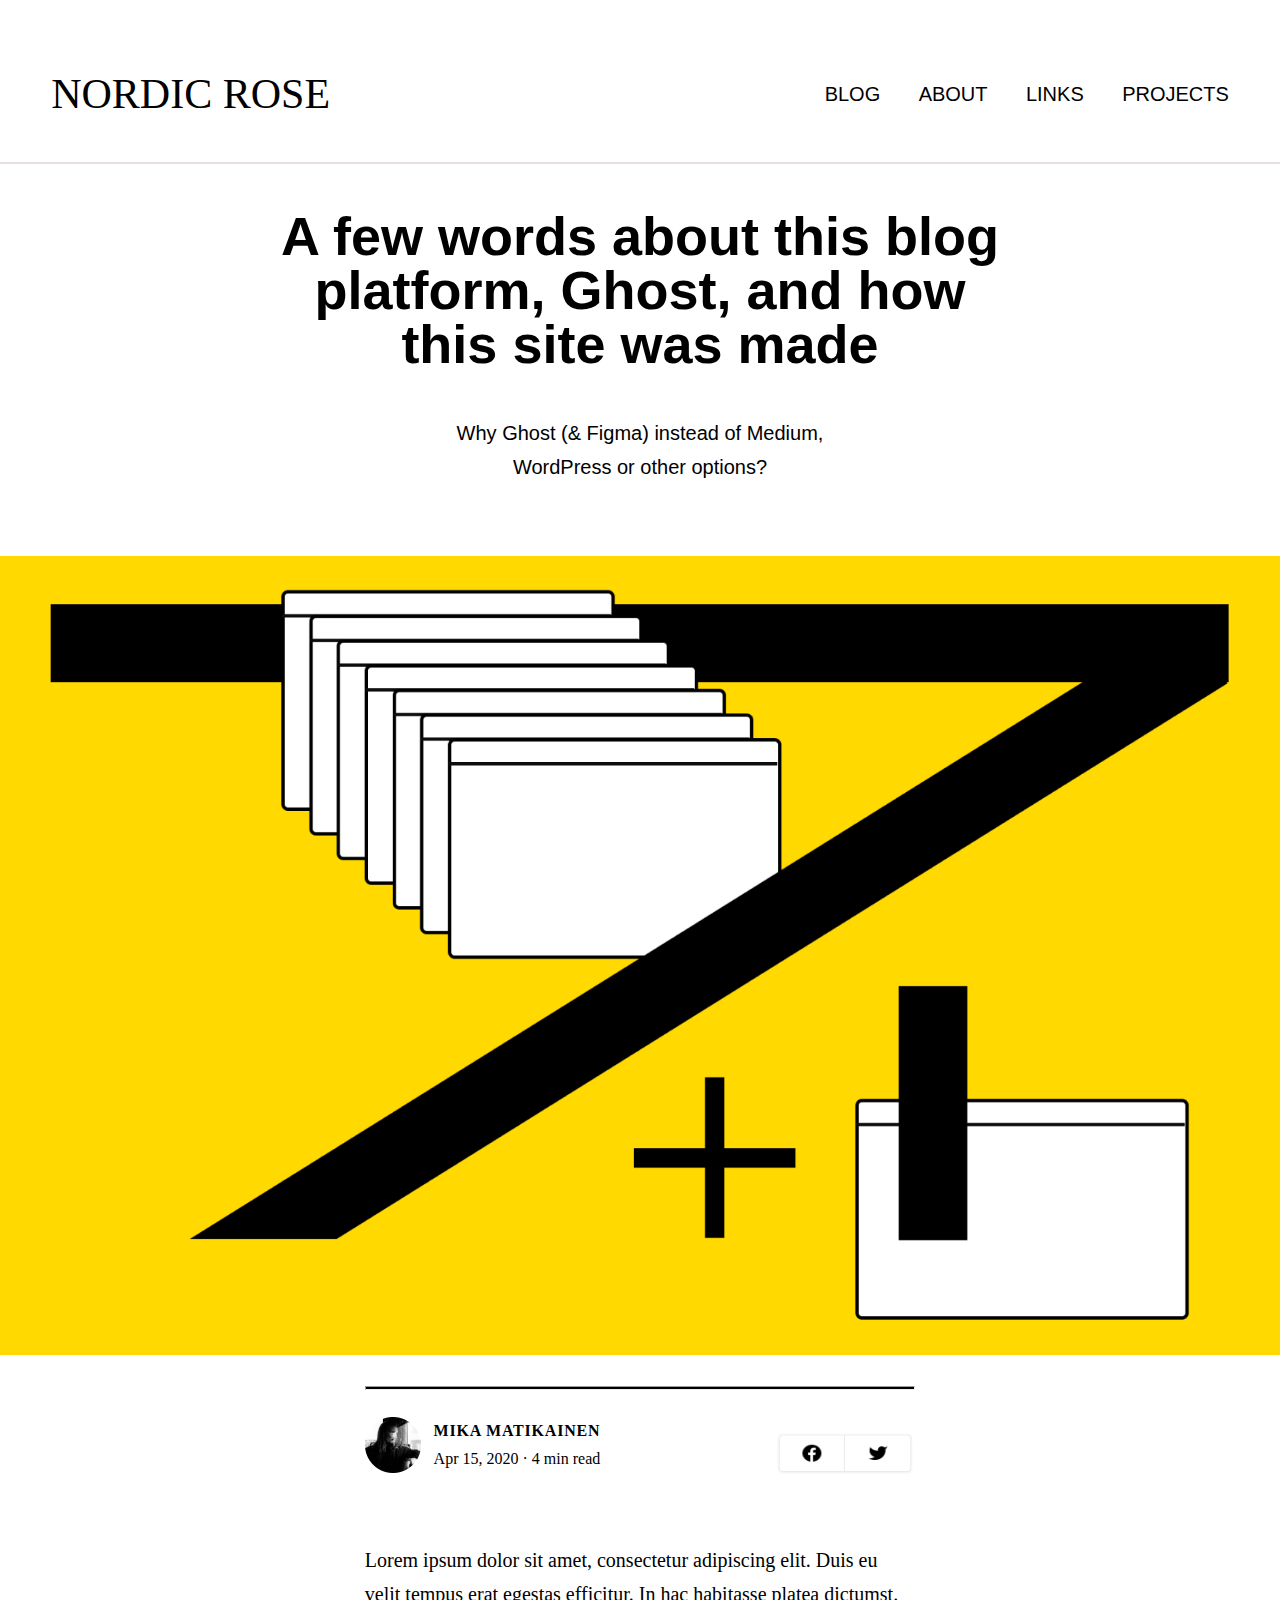
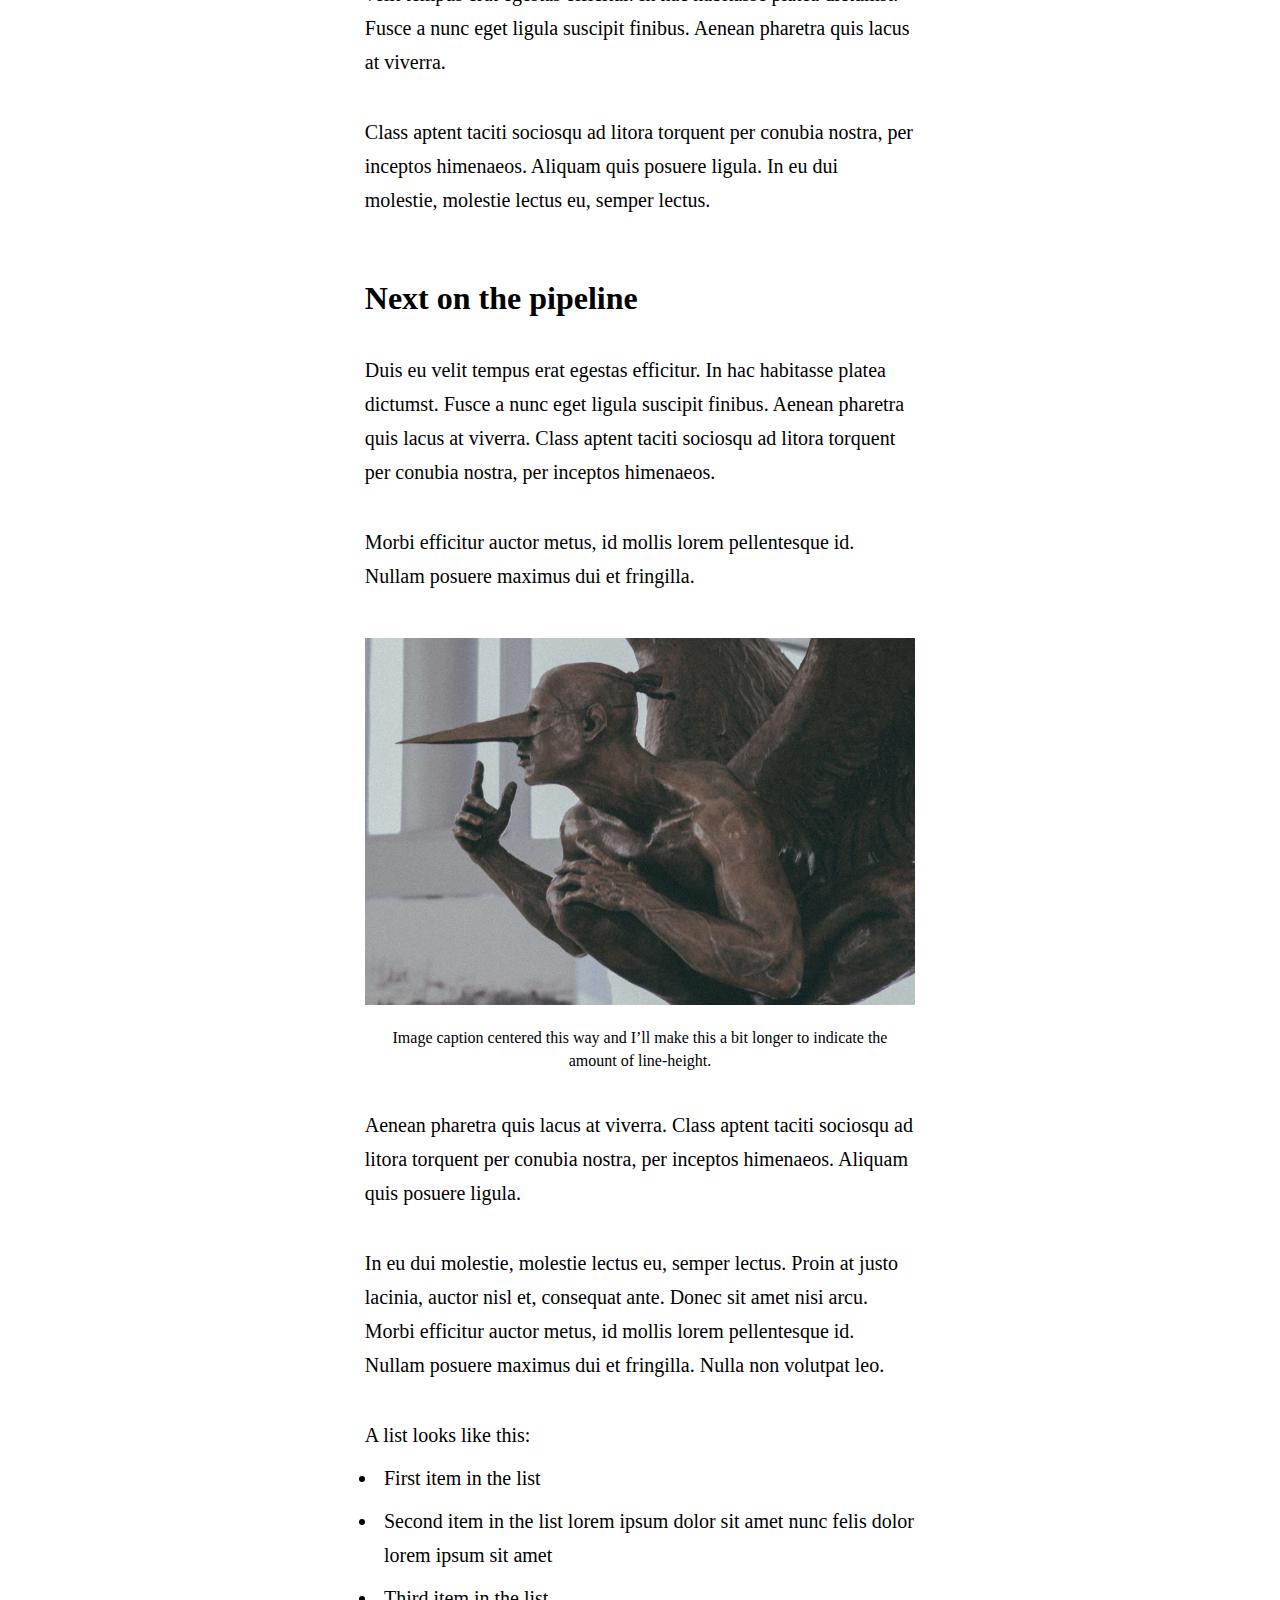
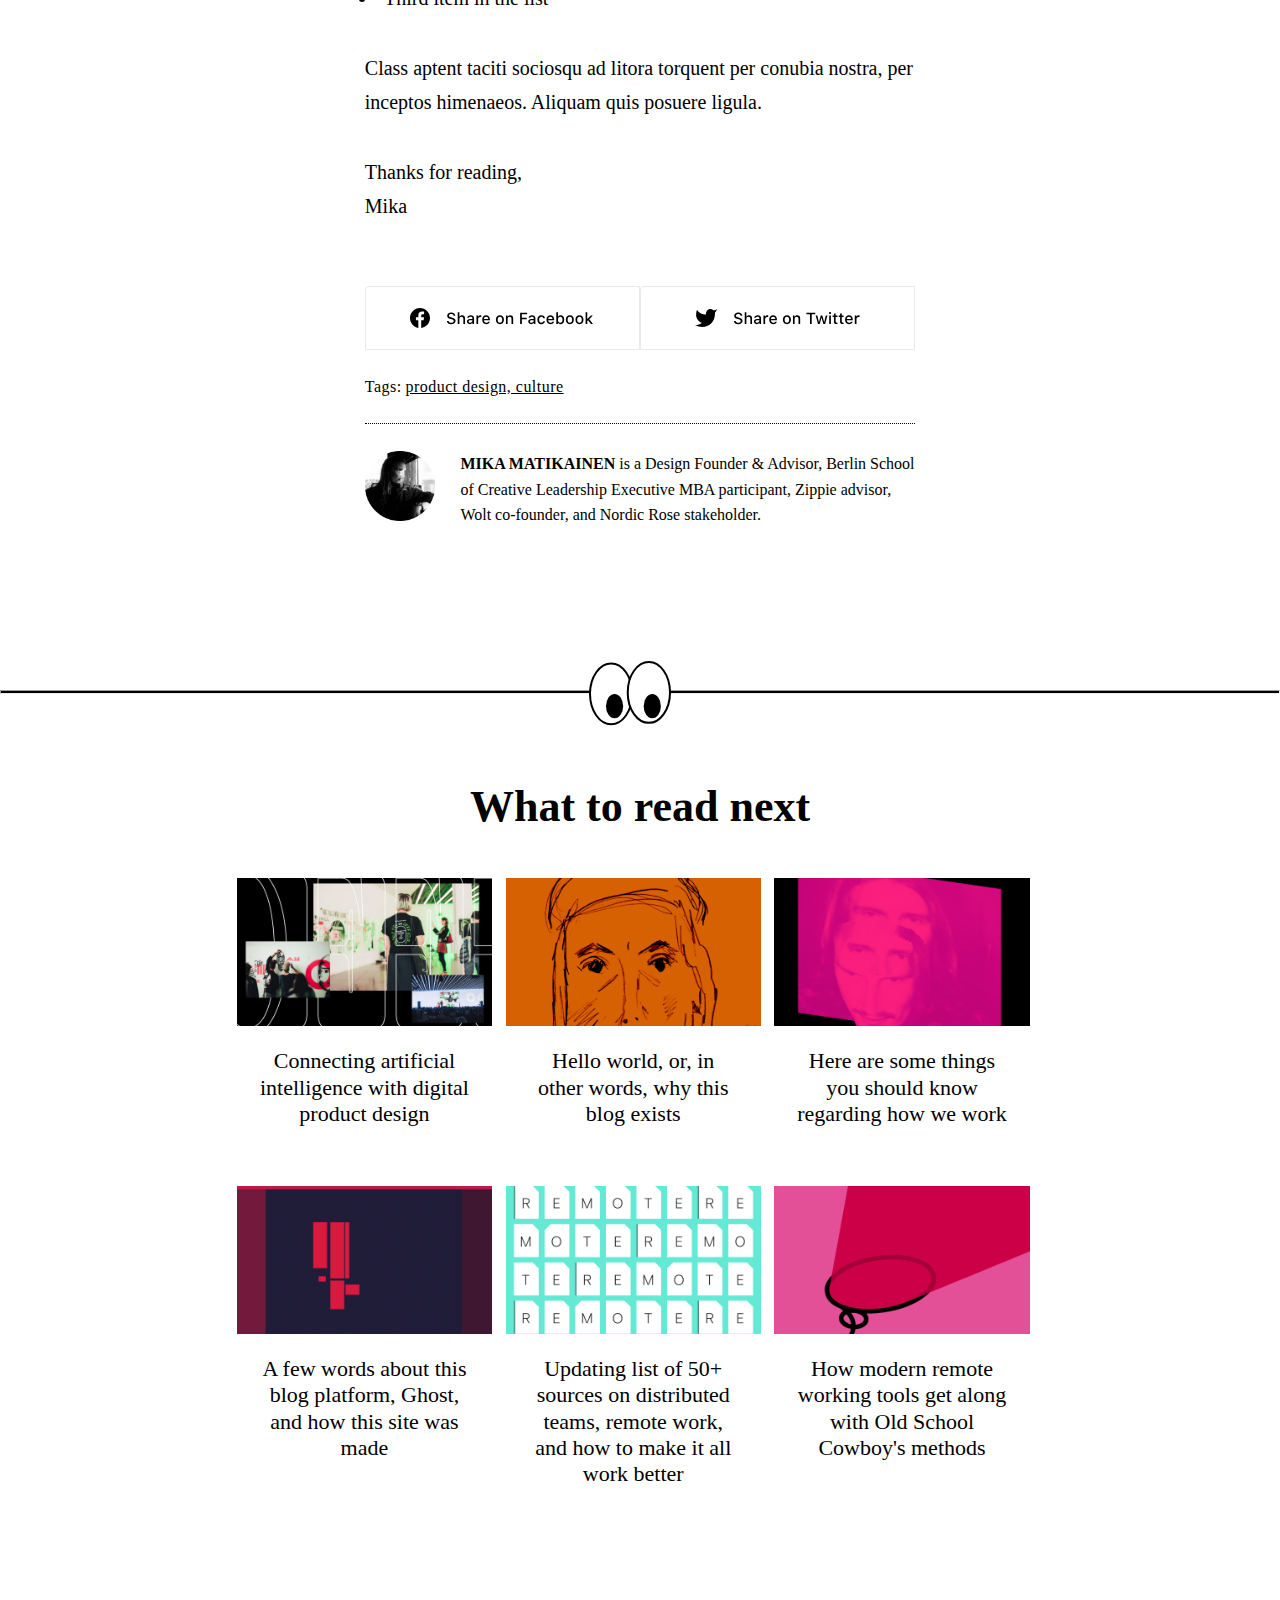
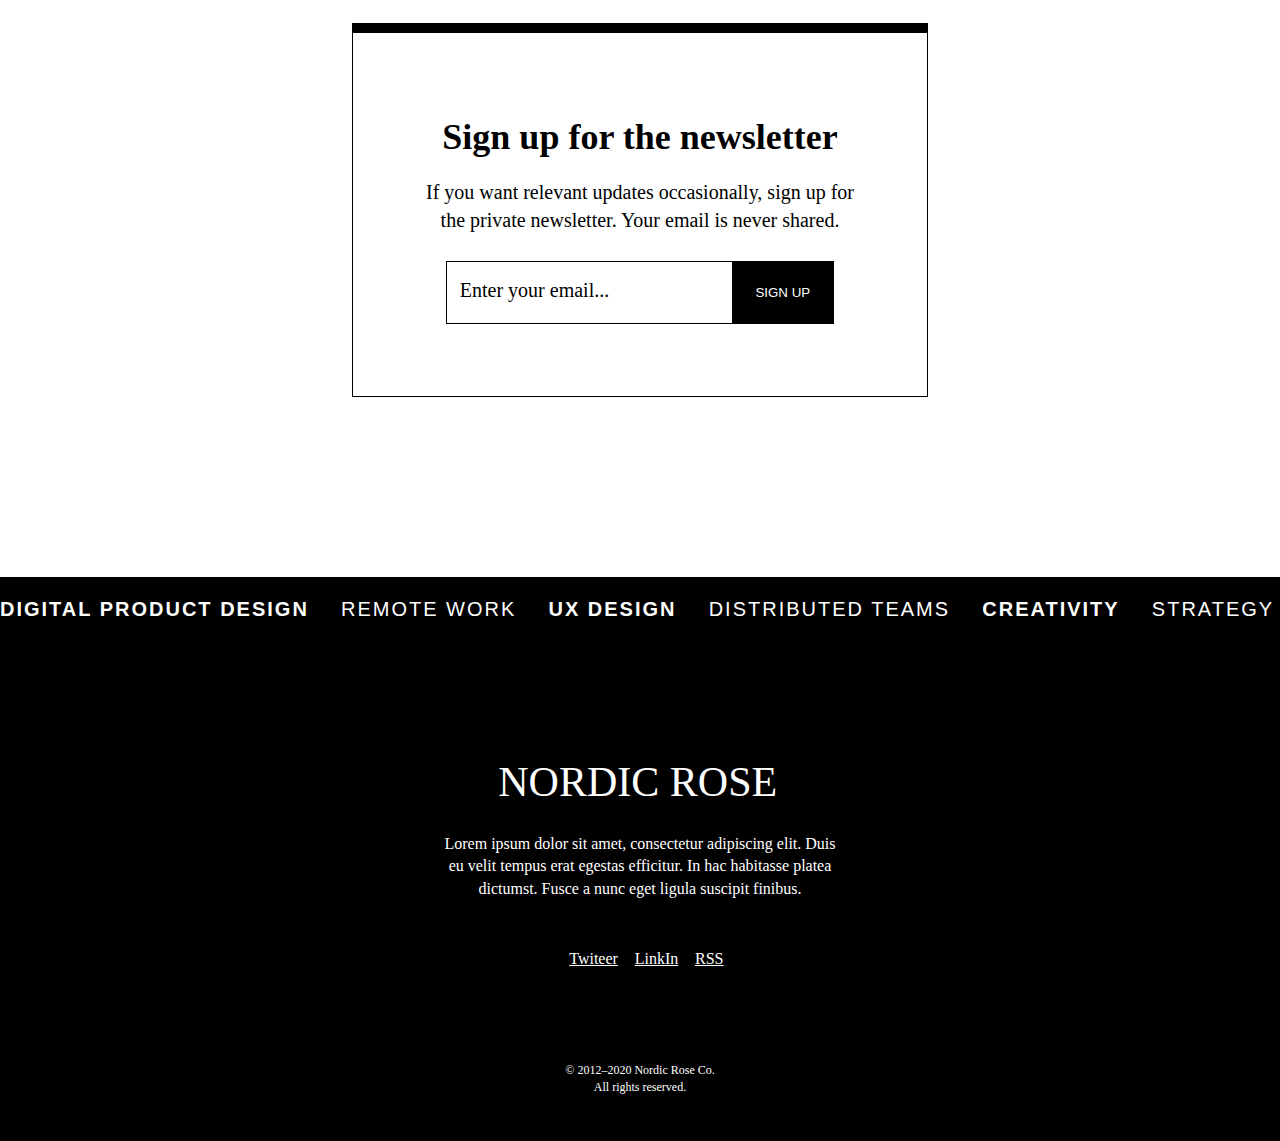
==== article.html @ ff58ccb0 "first complete" ====
<!DOCTYPE html>
<html lang="en">
<head>
    <meta charset="UTF-8">
    <meta name="viewport" content="width=device-width, initial-scale=1.0">
    <title>Article</title>
    <link rel="stylesheet" href="./assets/style/arcticle_style.css">
    <link href="https://fonts.cdnfonts.com/css/new-york-extra-large" rel="stylesheet">
    <link href="https://fonts.cdnfonts.com/css/sf-pro-display" rel="stylesheet">
    <link rel="stylesheet" href="./assets/style/style.css">
</head>
<body>
    <div id="main">
        <div id="header">
            <div class="logo pl-4vw">
                NORDIC ROSE
            </div>
            <div class="nav-desktop">
                <ul>
                    <li class="nav-element"><a href="#">BLOG</a></li>
                    <li class="nav-element"><a href="#">ABOUT</a></li>
                    <li class="nav-element"><a href="#">LINKS</a></li>
                    <li class="nav-element"><a href="#">PROJECTS</a></li>
                </ul>
            </div>
            <div class="nav-mobile">
                <img src="./assets/img/nav-mobile.png" alt="">                
            </div>
        </div>
        <div class="content">
            <div class="note">
                <h1>
                    A few words about this blog platform, Ghost, and how this site was made
                </h1>
                <p>
                    Why Ghost (& Figma) instead of Medium, WordPress or other options?
                </p>
            </div>
            <img class="brand" src="./assets/img/image.png" alt="">
            <hr>
            <div class="center-div">
                <div class="account">
                    <div class="acc-inf">
                        <img src="./assets/img/avatar.png" alt="" width="56" height="56">
                        <div>
                            <div class="name">Mika MAtikainen</div>
                            <div class="timeup">Apr 15, 2020 · 4 min read</div>
                        </div>
                    </div>
                    <div class="social">
                        <img src="./assets/img/social.png" alt="" width="140" height="44">
                        <div>
                            <div>
                                <svg width="20" height="20" viewBox="0 0 20 20" fill="none" xmlns="http://www.w3.org/2000/svg">
                                    <path d="M10.0001 0.041748C4.47724 0.041748 0 4.51898 0 10.0418C0 14.9951 3.60522 19.0973 8.33225 19.8917V12.1281H5.91994V9.33429H8.33225V7.27425C8.33225 4.88402 9.79213 3.58147 11.9247 3.58147C12.9461 3.58147 13.8238 3.65758 14.0786 3.6911V6.18954L12.5995 6.19025C11.44 6.19025 11.2165 6.74114 11.2165 7.54982V9.33286H13.9832L13.6223 12.1267H11.2165V19.9585C16.1642 19.3563 20 15.1496 20 10.0389C20 4.51898 15.5228 0.041748 10.0001 0.041748Z" fill="#010002"/>
                                </svg>
                            </div>
                            <div>
                                <svg width="20" height="16" viewBox="0 0 20 16" fill="none" xmlns="http://www.w3.org/2000/svg">
                                    <path d="M20 0.00896646C19.1294 0.611275 18.1656 1.07195 17.1455 1.37324C16.5979 0.755757 15.8703 0.318104 15.0609 0.119469C14.2516 -0.0791667 13.3995 -0.0292013 12.6201 0.262607C11.8406 0.554416 11.1713 1.07399 10.7027 1.75105C10.2341 2.42812 9.98882 3.23001 10 4.04827V4.93995C8.40239 4.98058 6.81934 4.63305 5.39183 3.92829C3.96431 3.22354 2.73665 2.18345 1.81818 0.900645C1.81818 0.900645 -1.81818 8.92575 6.36364 12.4925C4.49139 13.739 2.26105 14.364 0 14.2758C8.18182 18.7342 18.1818 14.2758 18.1818 4.02152C18.181 3.77315 18.1566 3.52539 18.1091 3.28143C19.0369 2.38395 19.6917 1.25082 20 0.00896646Z" fill="black"/>
                                </svg>
                            </div>
                            <div>
                                <svg width="20" height="20" viewBox="0 0 20 20" fill="none" xmlns="http://www.w3.org/2000/svg">
                                    <path d="M17.077 2.928C15.191 1.041 12.683 0.001 10.011 0C4.505 0 0.0240001 4.479 0.0220001 9.985C0.0210001 11.745 0.481 13.463 1.355 14.977L0 20L5.233 18.763C6.692 19.559 8.334 19.978 10.006 19.979H10.01C15.515 19.979 19.996 15.499 19.999 9.994C20.001 7.325 18.963 4.816 17.077 2.928ZM14.898 13.554C14.69 14.137 13.671 14.699 13.213 14.74C12.755 14.782 12.326 14.947 10.218 14.116C7.681 13.116 6.079 10.515 5.955 10.349C5.83 10.182 4.936 8.996 4.936 7.768C4.936 6.54 5.581 5.936 5.81 5.687C6.039 5.437 6.309 5.375 6.476 5.375C6.642 5.375 6.809 5.375 6.954 5.381C7.132 5.388 7.329 5.397 7.516 5.812C7.738 6.306 8.223 7.54 8.285 7.665C8.347 7.79 8.389 7.936 8.306 8.102C8.223 8.268 8.181 8.372 8.057 8.518C7.932 8.664 7.795 8.843 7.683 8.955C7.558 9.079 7.428 9.215 7.573 9.464C7.719 9.714 8.219 10.531 8.961 11.192C9.915 12.042 10.718 12.305 10.968 12.431C11.218 12.556 11.363 12.535 11.509 12.368C11.655 12.202 12.133 11.64 12.299 11.39C12.465 11.14 12.632 11.182 12.861 11.265C13.09 11.348 14.317 11.952 14.566 12.077C14.816 12.202 14.982 12.264 15.044 12.368C15.106 12.471 15.106 12.971 14.898 13.554Z" fill="black"/>
                                </svg>                                                                        
                            </div> 
                        </div>                           
                    </div>
                </div>
            </div>
            <div class="center-div mw-43">
                <div class="status">
                    <p>Lorem ipsum dolor sit amet, consectetur adipiscing elit. Duis eu velit tempus erat egestas efficitur. In hac habitasse platea dictumst. Fusce a nunc eget ligula suscipit finibus. Aenean pharetra quis lacus at viverra.</p>
                    <p>Class aptent taciti sociosqu ad litora torquent per conubia nostra, per inceptos himenaeos. Aliquam quis posuere ligula. In eu dui molestie, molestie lectus eu, semper lectus.</p>
                </div>
                <h1>
                    Next on the pipeline
                </h1>
                <div  class="status">
                    <p>Duis eu velit tempus erat egestas efficitur. In hac habitasse platea dictumst. Fusce a nunc eget ligula suscipit finibus. Aenean pharetra quis lacus at viverra. Class aptent taciti sociosqu ad litora torquent per conubia nostra, per inceptos himenaeos. </p>
                    <p>Morbi efficitur auctor metus, id mollis lorem pellentesque id. Nullam posuere maximus dui et fringilla.</p>
                </div>
    
                <img src="./assets/img/statue.png" alt="">
                <div class="center-div">
                    <div class="annotate">
                        <p>Image caption centered this way and I’ll make this a bit longer to indicate the amount of line-height. </p>
                    </div>
                </div>
    
                <div class="status">
                    <p>Aenean pharetra quis lacus at viverra. Class aptent taciti sociosqu ad litora torquent per conubia nostra, per inceptos himenaeos. Aliquam quis posuere ligula. </p>
                    <p>In eu dui molestie, molestie lectus eu, semper lectus. Proin at justo lacinia, auctor nisl et, consequat ante. Donec sit amet nisi arcu. Morbi efficitur auctor metus, id mollis lorem pellentesque id. Nullam posuere maximus dui et fringilla. Nulla non volutpat leo.</p>
                </div>
                <div class="list">
                    <p>A list looks like this:</p>
                    <ul>
                        <li>First item in the list</li>
                        <li>Second item in the list lorem ipsum dolor sit amet nunc felis dolor lorem ipsum sit amet</li>
                        <li>Third item in the list</li>
                    </ul>
                </div>
                <div class="status">
                    <p>Class aptent taciti sociosqu ad litora torquent per conubia nostra, per inceptos himenaeos. Aliquam quis posuere ligula. </p>
                    <p>Thanks for reading,
                        <br> Mika
                    </p>
                </div>
    
                <div class="container_fb-x">
                    <div class="fb-x">
                        <div>
                            <svg width="184" height="26" viewBox="0 0 184 26" fill="none" xmlns="http://www.w3.org/2000/svg">
                                <g clip-path="url(#clip0_1_58)">
                                <path d="M10.0001 3.04163C4.47724 3.04163 0 7.51886 0 13.0417C0 17.995 3.60522 22.0972 8.33225 22.8916V15.128H5.91994V12.3342H8.33225V10.2741C8.33225 7.88389 9.79213 6.58135 11.9247 6.58135C12.9461 6.58135 13.8238 6.65746 14.0786 6.69098V9.18942L12.5995 9.19013C11.44 9.19013 11.2165 9.74102 11.2165 10.5497V12.3327H13.9832L13.6223 15.1265H11.2165V22.9584C16.1642 22.3562 20 18.1495 20 13.0388C20 7.51886 15.5228 3.04163 10.0001 3.04163Z" fill="#010002"/>
                                </g>
                                <path d="M36.8828 15.9922C37.0078 17.9922 38.6875 19.2734 41.1875 19.2734C43.8594 19.2734 45.5312 17.9297 45.5312 15.7969C45.5312 14.1094 44.5781 13.1797 42.2656 12.625L41.0234 12.3203C39.5547 11.9609 38.9609 11.4922 38.9609 10.6719C38.9609 9.61719 39.8828 8.9375 41.2656 8.9375C42.5781 8.9375 43.4844 9.59375 43.6484 10.6641H45.3516C45.25 8.78125 43.5781 7.45312 41.2891 7.45312C38.8281 7.45312 37.1875 8.78125 37.1875 10.7656C37.1875 12.4062 38.1172 13.375 40.1562 13.8672L41.6094 14.2188C43.1016 14.5781 43.7578 15.125 43.7578 16.0078C43.7578 17.0391 42.7266 17.7812 41.3203 17.7812C39.8125 17.7812 38.7656 17.0859 38.6172 15.9922H36.8828ZM47.7188 19H49.3984V14.0312C49.3984 12.7031 50.1641 11.8203 51.5391 11.8203C52.7266 11.8203 53.3594 12.5156 53.3594 13.9141V19H55.0391V13.5156C55.0391 11.5078 53.9219 10.3594 52.1094 10.3594C50.8281 10.3594 49.9297 10.9219 49.5156 11.8672H49.3828V7.1875H47.7188V19ZM59.7578 19.1406C60.875 19.1406 61.8047 18.6562 62.3125 17.7969H62.4453V19H64.0625V13.1953C64.0625 11.4141 62.8594 10.3516 60.7266 10.3516C58.7969 10.3516 57.4219 11.2812 57.25 12.7109H58.875C59.0625 12.0938 59.7109 11.7422 60.6484 11.7422C61.7969 11.7422 62.3906 12.2656 62.3906 13.1953V13.9375L60.0859 14.0781C58.0625 14.2031 56.9219 15.0859 56.9219 16.6094C56.9219 18.1562 58.1172 19.1406 59.7578 19.1406ZM60.1875 17.7891C59.2734 17.7891 58.6094 17.3281 58.6094 16.5391C58.6094 15.7656 59.1406 15.3516 60.3125 15.2734L62.3906 15.1328V15.8672C62.3906 16.9609 61.4531 17.7891 60.1875 17.7891ZM66.4531 19H68.1328V13.9297C68.1328 12.7344 69.0312 11.9141 70.3047 11.9141C70.6016 11.9141 71.1016 11.9688 71.2422 12.0078V10.4297C71.0625 10.3906 70.7422 10.3672 70.4922 10.3672C69.3828 10.3672 68.4375 10.9688 68.1953 11.8047H68.0703V10.5156H66.4531V19ZM78.2188 16.7266C77.9062 17.4141 77.2109 17.7891 76.1953 17.7891C74.8516 17.7891 73.9844 16.8203 73.9297 15.2812V15.2031H79.9375V14.625C79.9375 11.9688 78.5078 10.3516 76.1406 10.3516C73.7422 10.3516 72.2188 12.0781 72.2188 14.7734C72.2188 17.4844 73.7109 19.1641 76.1484 19.1641C78.0938 19.1641 79.4688 18.2266 79.8359 16.7266H78.2188ZM76.1328 11.7188C77.375 11.7188 78.1875 12.6172 78.2266 13.9922H73.9297C74.0234 12.625 74.8906 11.7188 76.1328 11.7188ZM89.9219 19.1641C92.4062 19.1641 93.9297 17.5 93.9297 14.7578C93.9297 12.0156 92.3984 10.3516 89.9219 10.3516C87.4375 10.3516 85.9062 12.0234 85.9062 14.7578C85.9062 17.5 87.4297 19.1641 89.9219 19.1641ZM89.9219 17.7344C88.4609 17.7344 87.6406 16.6484 87.6406 14.7578C87.6406 12.8672 88.4609 11.7734 89.9219 11.7734C91.375 11.7734 92.2031 12.8672 92.2031 14.7578C92.2031 16.6406 91.375 17.7344 89.9219 17.7344ZM95.9531 19H97.6328V14.0234C97.6328 12.6562 98.4219 11.8125 99.6641 11.8125C100.906 11.8125 101.5 12.5 101.5 13.9062V19H103.18V13.5078C103.18 11.4844 102.133 10.3516 100.234 10.3516C98.9531 10.3516 98.1094 10.9219 97.6953 11.8594H97.5703V10.5156H95.9531V19ZM111.867 19V14.2812H116.711V12.8047H111.867V9.23438H117.156V7.72656H110.117V19H111.867ZM121.086 19.1406C122.203 19.1406 123.133 18.6562 123.641 17.7969H123.773V19H125.391V13.1953C125.391 11.4141 124.188 10.3516 122.055 10.3516C120.125 10.3516 118.75 11.2812 118.578 12.7109H120.203C120.391 12.0938 121.039 11.7422 121.977 11.7422C123.125 11.7422 123.719 12.2656 123.719 13.1953V13.9375L121.414 14.0781C119.391 14.2031 118.25 15.0859 118.25 16.6094C118.25 18.1562 119.445 19.1406 121.086 19.1406ZM121.516 17.7891C120.602 17.7891 119.938 17.3281 119.938 16.5391C119.938 15.7656 120.469 15.3516 121.641 15.2734L123.719 15.1328V15.8672C123.719 16.9609 122.781 17.7891 121.516 17.7891ZM134.984 13.2422C134.766 11.5938 133.477 10.3516 131.344 10.3516C128.867 10.3516 127.359 12.0312 127.359 14.7266C127.359 17.4766 128.875 19.1641 131.352 19.1641C133.453 19.1641 134.766 17.9844 134.984 16.3125H133.352C133.133 17.2344 132.406 17.7344 131.344 17.7344C129.945 17.7344 129.078 16.6016 129.078 14.7266C129.078 12.8906 129.938 11.7812 131.344 11.7812C132.469 11.7812 133.156 12.4141 133.352 13.2422H134.984ZM142.484 16.7266C142.172 17.4141 141.477 17.7891 140.461 17.7891C139.117 17.7891 138.25 16.8203 138.195 15.2812V15.2031H144.203V14.625C144.203 11.9688 142.773 10.3516 140.406 10.3516C138.008 10.3516 136.484 12.0781 136.484 14.7734C136.484 17.4844 137.977 19.1641 140.414 19.1641C142.359 19.1641 143.734 18.2266 144.102 16.7266H142.484ZM140.398 11.7188C141.641 11.7188 142.453 12.6172 142.492 13.9922H138.195C138.289 12.625 139.156 11.7188 140.398 11.7188ZM150.727 19.1406C152.875 19.1406 154.242 17.4297 154.242 14.7578C154.242 12.0625 152.883 10.3672 150.727 10.3672C149.562 10.3672 148.562 10.9375 148.109 11.8594H147.977V7.1875H146.297V19H147.914V17.6562H148.039C148.547 18.5938 149.539 19.1406 150.727 19.1406ZM150.242 11.8047C151.664 11.8047 152.516 12.9219 152.516 14.7578C152.516 16.5938 151.664 17.7031 150.242 17.7031C148.828 17.7031 147.953 16.5781 147.945 14.7578C147.953 12.9375 148.836 11.8047 150.242 11.8047ZM159.859 19.1641C162.344 19.1641 163.867 17.5 163.867 14.7578C163.867 12.0156 162.336 10.3516 159.859 10.3516C157.375 10.3516 155.844 12.0234 155.844 14.7578C155.844 17.5 157.367 19.1641 159.859 19.1641ZM159.859 17.7344C158.398 17.7344 157.578 16.6484 157.578 14.7578C157.578 12.8672 158.398 11.7734 159.859 11.7734C161.312 11.7734 162.141 12.8672 162.141 14.7578C162.141 16.6406 161.312 17.7344 159.859 17.7344ZM169.484 19.1641C171.969 19.1641 173.492 17.5 173.492 14.7578C173.492 12.0156 171.961 10.3516 169.484 10.3516C167 10.3516 165.469 12.0234 165.469 14.7578C165.469 17.5 166.992 19.1641 169.484 19.1641ZM169.484 17.7344C168.023 17.7344 167.203 16.6484 167.203 14.7578C167.203 12.8672 168.023 11.7734 169.484 11.7734C170.938 11.7734 171.766 12.8672 171.766 14.7578C171.766 16.6406 170.938 17.7344 169.484 17.7344ZM177.406 14.0938H177.273V7.1875H175.594V19H177.273V15.9141L178.016 15.2031L180.938 19H183L179.266 14.1484L182.766 10.5156H180.781L177.406 14.0938Z" fill="black"/>
                                <defs>
                                <clipPath id="clip0_1_58">
                                <rect width="20" height="20" fill="white" transform="translate(0 3)"/>
                                </clipPath>
                                </defs>
                            </svg>
                        </div>
                        <div>
                            <svg width="165" height="26" viewBox="0 0 165 26" fill="none" xmlns="http://www.w3.org/2000/svg" >
                                <path d="M22 4.01009C21.0424 4.68768 19.9821 5.20594 18.86 5.54489C18.2577 4.85023 17.4573 4.35787 16.567 4.1344C15.6767 3.91094 14.7395 3.96715 13.8821 4.29543C13.0247 4.62372 12.2884 5.20824 11.773 5.96994C11.2575 6.73163 10.9877 7.63376 11 8.55431V9.55744C9.24263 9.60316 7.50127 9.21218 5.93101 8.41933C4.36074 7.62648 3.01032 6.45638 2 5.01323C2 5.01323 -2 14.0415 7 18.054C4.94053 19.4564 2.48716 20.1595 0 20.0603C9 25.076 20 20.0603 20 8.52421C19.9991 8.24479 19.9723 7.96606 19.92 7.69161C20.9406 6.68194 21.6608 5.40717 22 4.01009Z" fill="black"/>
                                <path d="M38.8828 15.9922C39.0078 17.9922 40.6875 19.2734 43.1875 19.2734C45.8594 19.2734 47.5312 17.9297 47.5312 15.7969C47.5312 14.1094 46.5781 13.1797 44.2656 12.625L43.0234 12.3203C41.5547 11.9609 40.9609 11.4922 40.9609 10.6719C40.9609 9.61719 41.8828 8.9375 43.2656 8.9375C44.5781 8.9375 45.4844 9.59375 45.6484 10.6641H47.3516C47.25 8.78125 45.5781 7.45312 43.2891 7.45312C40.8281 7.45312 39.1875 8.78125 39.1875 10.7656C39.1875 12.4062 40.1172 13.375 42.1562 13.8672L43.6094 14.2188C45.1016 14.5781 45.7578 15.125 45.7578 16.0078C45.7578 17.0391 44.7266 17.7812 43.3203 17.7812C41.8125 17.7812 40.7656 17.0859 40.6172 15.9922H38.8828ZM49.7188 19H51.3984V14.0312C51.3984 12.7031 52.1641 11.8203 53.5391 11.8203C54.7266 11.8203 55.3594 12.5156 55.3594 13.9141V19H57.0391V13.5156C57.0391 11.5078 55.9219 10.3594 54.1094 10.3594C52.8281 10.3594 51.9297 10.9219 51.5156 11.8672H51.3828V7.1875H49.7188V19ZM61.7578 19.1406C62.875 19.1406 63.8047 18.6562 64.3125 17.7969H64.4453V19H66.0625V13.1953C66.0625 11.4141 64.8594 10.3516 62.7266 10.3516C60.7969 10.3516 59.4219 11.2812 59.25 12.7109H60.875C61.0625 12.0938 61.7109 11.7422 62.6484 11.7422C63.7969 11.7422 64.3906 12.2656 64.3906 13.1953V13.9375L62.0859 14.0781C60.0625 14.2031 58.9219 15.0859 58.9219 16.6094C58.9219 18.1562 60.1172 19.1406 61.7578 19.1406ZM62.1875 17.7891C61.2734 17.7891 60.6094 17.3281 60.6094 16.5391C60.6094 15.7656 61.1406 15.3516 62.3125 15.2734L64.3906 15.1328V15.8672C64.3906 16.9609 63.4531 17.7891 62.1875 17.7891ZM68.4531 19H70.1328V13.9297C70.1328 12.7344 71.0312 11.9141 72.3047 11.9141C72.6016 11.9141 73.1016 11.9688 73.2422 12.0078V10.4297C73.0625 10.3906 72.7422 10.3672 72.4922 10.3672C71.3828 10.3672 70.4375 10.9688 70.1953 11.8047H70.0703V10.5156H68.4531V19ZM80.2188 16.7266C79.9062 17.4141 79.2109 17.7891 78.1953 17.7891C76.8516 17.7891 75.9844 16.8203 75.9297 15.2812V15.2031H81.9375V14.625C81.9375 11.9688 80.5078 10.3516 78.1406 10.3516C75.7422 10.3516 74.2188 12.0781 74.2188 14.7734C74.2188 17.4844 75.7109 19.1641 78.1484 19.1641C80.0938 19.1641 81.4688 18.2266 81.8359 16.7266H80.2188ZM78.1328 11.7188C79.375 11.7188 80.1875 12.6172 80.2266 13.9922H75.9297C76.0234 12.625 76.8906 11.7188 78.1328 11.7188ZM91.9219 19.1641C94.4062 19.1641 95.9297 17.5 95.9297 14.7578C95.9297 12.0156 94.3984 10.3516 91.9219 10.3516C89.4375 10.3516 87.9062 12.0234 87.9062 14.7578C87.9062 17.5 89.4297 19.1641 91.9219 19.1641ZM91.9219 17.7344C90.4609 17.7344 89.6406 16.6484 89.6406 14.7578C89.6406 12.8672 90.4609 11.7734 91.9219 11.7734C93.375 11.7734 94.2031 12.8672 94.2031 14.7578C94.2031 16.6406 93.375 17.7344 91.9219 17.7344ZM97.9531 19H99.6328V14.0234C99.6328 12.6562 100.422 11.8125 101.664 11.8125C102.906 11.8125 103.5 12.5 103.5 13.9062V19H105.18V13.5078C105.18 11.4844 104.133 10.3516 102.234 10.3516C100.953 10.3516 100.109 10.9219 99.6953 11.8594H99.5703V10.5156H97.9531V19ZM116.727 19V9.23438H120.266V7.72656H111.43V9.23438H114.977V19H116.727ZM132.453 10.5156H130.773L129.258 17.0625H129.125L127.375 10.5156H125.766L124.016 17.0625H123.891L122.367 10.5156H120.664L123.008 19H124.734L126.484 12.6719H126.617L128.375 19H130.117L132.453 10.5156ZM135.055 9C135.641 9 136.117 8.52344 136.117 7.94531C136.117 7.35938 135.641 6.88281 135.055 6.88281C134.469 6.88281 133.992 7.35938 133.992 7.94531C133.992 8.52344 134.469 9 135.055 9ZM134.219 19H135.891V10.5156H134.219V19ZM138.953 8.375V10.5391H137.602V11.8828H138.953V16.7656C138.953 18.3984 139.695 19.0547 141.562 19.0547C141.891 19.0547 142.203 19.0156 142.477 18.9688V17.6328C142.242 17.6562 142.094 17.6719 141.836 17.6719C141 17.6719 140.633 17.2734 140.633 16.3594V11.8828H142.477V10.5391H140.633V8.375H138.953ZM145.078 8.375V10.5391H143.727V11.8828H145.078V16.7656C145.078 18.3984 145.82 19.0547 147.688 19.0547C148.016 19.0547 148.328 19.0156 148.602 18.9688V17.6328C148.367 17.6562 148.219 17.6719 147.961 17.6719C147.125 17.6719 146.758 17.2734 146.758 16.3594V11.8828H148.602V10.5391H146.758V8.375H145.078ZM156.062 16.7266C155.75 17.4141 155.055 17.7891 154.039 17.7891C152.695 17.7891 151.828 16.8203 151.773 15.2812V15.2031H157.781V14.625C157.781 11.9688 156.352 10.3516 153.984 10.3516C151.586 10.3516 150.062 12.0781 150.062 14.7734C150.062 17.4844 151.555 19.1641 153.992 19.1641C155.938 19.1641 157.312 18.2266 157.68 16.7266H156.062ZM153.977 11.7188C155.219 11.7188 156.031 12.6172 156.07 13.9922H151.773C151.867 12.625 152.734 11.7188 153.977 11.7188ZM159.797 19H161.477V13.9297C161.477 12.7344 162.375 11.9141 163.648 11.9141C163.945 11.9141 164.445 11.9688 164.586 12.0078V10.4297C164.406 10.3906 164.086 10.3672 163.836 10.3672C162.727 10.3672 161.781 10.9688 161.539 11.8047H161.414V10.5156H159.797V19Z" fill="black"/>
                            </svg>    
                        </div>
                    </div>
                    <div class="mobile">
                        <div>
                            <svg width="20" height="20" viewBox="0 0 20 20" fill="none" xmlns="http://www.w3.org/2000/svg">
                                <path d="M10.0001 0.041748C4.47724 0.041748 0 4.51898 0 10.0418C0 14.9951 3.60522 19.0973 8.33225 19.8917V12.1281H5.91994V9.33429H8.33225V7.27425C8.33225 4.88402 9.79213 3.58147 11.9247 3.58147C12.9461 3.58147 13.8238 3.65758 14.0786 3.6911V6.18954L12.5995 6.19025C11.44 6.19025 11.2165 6.74114 11.2165 7.54982V9.33286H13.9832L13.6223 12.1267H11.2165V19.9585C16.1642 19.3563 20 15.1496 20 10.0389C20 4.51898 15.5228 0.041748 10.0001 0.041748Z" fill="#010002"/>
                            </svg>
                        </div>
                        <div>
                            <svg width="20" height="16" viewBox="0 0 20 16" fill="none" xmlns="http://www.w3.org/2000/svg">
                                <path d="M20 0.00896646C19.1294 0.611275 18.1656 1.07195 17.1455 1.37324C16.5979 0.755757 15.8703 0.318104 15.0609 0.119469C14.2516 -0.0791667 13.3995 -0.0292013 12.6201 0.262607C11.8406 0.554416 11.1713 1.07399 10.7027 1.75105C10.2341 2.42812 9.98882 3.23001 10 4.04827V4.93995C8.40239 4.98058 6.81934 4.63305 5.39183 3.92829C3.96431 3.22354 2.73665 2.18345 1.81818 0.900645C1.81818 0.900645 -1.81818 8.92575 6.36364 12.4925C4.49139 13.739 2.26105 14.364 0 14.2758C8.18182 18.7342 18.1818 14.2758 18.1818 4.02152C18.181 3.77315 18.1566 3.52539 18.1091 3.28143C19.0369 2.38395 19.6917 1.25082 20 0.00896646Z" fill="black"/>
                            </svg>
                        </div>
                        <div>
                            <svg width="20" height="20" viewBox="0 0 20 20" fill="none" xmlns="http://www.w3.org/2000/svg">
                                <path d="M17.077 2.928C15.191 1.041 12.683 0.001 10.011 0C4.505 0 0.0240001 4.479 0.0220001 9.985C0.0210001 11.745 0.481 13.463 1.355 14.977L0 20L5.233 18.763C6.692 19.559 8.334 19.978 10.006 19.979H10.01C15.515 19.979 19.996 15.499 19.999 9.994C20.001 7.325 18.963 4.816 17.077 2.928ZM14.898 13.554C14.69 14.137 13.671 14.699 13.213 14.74C12.755 14.782 12.326 14.947 10.218 14.116C7.681 13.116 6.079 10.515 5.955 10.349C5.83 10.182 4.936 8.996 4.936 7.768C4.936 6.54 5.581 5.936 5.81 5.687C6.039 5.437 6.309 5.375 6.476 5.375C6.642 5.375 6.809 5.375 6.954 5.381C7.132 5.388 7.329 5.397 7.516 5.812C7.738 6.306 8.223 7.54 8.285 7.665C8.347 7.79 8.389 7.936 8.306 8.102C8.223 8.268 8.181 8.372 8.057 8.518C7.932 8.664 7.795 8.843 7.683 8.955C7.558 9.079 7.428 9.215 7.573 9.464C7.719 9.714 8.219 10.531 8.961 11.192C9.915 12.042 10.718 12.305 10.968 12.431C11.218 12.556 11.363 12.535 11.509 12.368C11.655 12.202 12.133 11.64 12.299 11.39C12.465 11.14 12.632 11.182 12.861 11.265C13.09 11.348 14.317 11.952 14.566 12.077C14.816 12.202 14.982 12.264 15.044 12.368C15.106 12.471 15.106 12.971 14.898 13.554Z" fill="black"/>
                            </svg>                                                                        
                        </div> 
                    </div> 
                </div> 
    
                <div class="tag">
                    <p>Tags:</p> 
                    <p>product design, culture</p>
                </div>
    
                <hr class="dotted-line">
    
                <div class="author">
                    <img src="./assets/img/avatar.png" alt="" width= 70px height= 70px;>
                    <p><span>Mika Matikainen</span> is a Design Founder & Advisor, Berlin School of Creative Leadership Executive MBA participant, Zippie advisor, Wolt co-founder, and Nordic Rose stakeholder.  </p>
                </div>
            </div>
            <div class="eye-line">
                <hr class="line">
                <svg width="82" height="65" viewBox="0 0 82 65" fill="none" xmlns="http://www.w3.org/2000/svg">
                    <path d="M43.2857 32.8572C43.2857 41.3545 40.8575 49.0049 36.9827 54.5046C33.106 60.007 27.8445 63.2857 22.1429 63.2857C16.4412 63.2857 11.1797 60.007 7.30297 54.5046C3.4282 49.0049 1 41.3545 1 32.8572C1 24.3598 3.4282 16.7094 7.30297 11.2098C11.1797 5.70734 16.4412 2.42859 22.1429 2.42859C27.8445 2.42859 33.106 5.70734 36.9827 11.2098C40.8575 16.7094 43.2857 24.3598 43.2857 32.8572Z" fill="white" stroke="black" stroke-width="2"/>
                    <path d="M81 31.4286C81 39.9259 78.5718 47.5763 74.697 53.076C70.8203 58.5784 65.5588 61.8571 59.8572 61.8571C54.1555 61.8571 48.894 58.5784 45.0173 53.076C41.1425 47.5763 38.7143 39.9259 38.7143 31.4286C38.7143 22.9312 41.1425 15.2808 45.0173 9.78117C48.894 4.27875 54.1555 1 59.8572 1C65.5588 1 70.8203 4.27875 74.697 9.78117C78.5718 15.2808 81 22.9312 81 31.4286Z" fill="white" stroke="black" stroke-width="2"/>
                    <ellipse cx="25.5714" cy="45.1429" rx="8.57143" ry="12.1429" fill="black"/>
                    <ellipse cx="63.2857" cy="45.1429" rx="8.57143" ry="12.1429" fill="black"/>
                </svg>
            </div>
            <div class="articles-content">
                    <div class="center-div">
                        <h1>
                            What to read next
                        </h1>
                        <div class="center-div">
                            <div class="arc-list">
                                <div class="arc">
                                    <img src="./assets/img/image2.png" alt="" width="304" height="176">
                                    <div class="center-div">
                                        <p>Connecting artificial intelligence with digital product design</p>
                                    </div>
                                </div>
                                <div class="arc">
                                    <img src="./assets/img/image3.png" alt="" width="304" height="176">
                                    <div class="center-div">
                                        <p>Hello world, or, in other words, why this blog exists</p>
                                    </div>
                                </div>
                                <div class="arc">
                                    <img src="./assets/img/image1.png" alt="" width="304" height="176">
                                    <div class="center-div">
                                        <p>Here are some things you should know regarding how we work </p>
                                    </div>
                                </div>
                                <div class="arc">
                                    <img src="./assets/img/14.png" alt="" width="304" height="176">
                                    <div class="center-div">
                                        <p>A few words about this blog platform, Ghost, and how this site was made</p>
                                    </div>
                                </div>
                                <div class="arc">
                                    <img src="./assets/img/13.png" alt="" width="304" height="176">
                                    <div class="center-div">
                                        <p>Updating list of 50+ sources on distributed teams, remote work, and how to make it all work better</p>
                                    </div>
                                </div>
                                <div class="arc">
                                    <img src="./assets/img/12.png" alt="" width="304" height="176">
                                    <div class="center-div">
                                        <p>How modern remote working tools get along with Old School Cowboy's methods</p>
                                    </div>
                                </div>
                            </div>
                            <div class="arc-list-mobile">
                                <div class="arc">
                                    <img src="./assets/img/image2.png" alt="" width="304" height="176">
                                    <div class="center-div">
                                        <p>Connecting artificial intelligence with digital product design</p>
                                    </div>
                                </div>
                                <div class="arc">
                                    <img src="./assets/img/image3.png" alt="" width="304" height="176">
                                    <div class="center-div">
                                        <p>Hello world, or, in other words, why this blog exists</p>
                                    </div>
                                </div>
                                <div class="arc">
                                    <img src="./assets/img/image1.png" alt="" width="304" height="176">
                                    <div class="center-div">
                                        <p>Here are some things you should know regarding how we work </p>
                                    </div>
                                </div>
                            </div>
                        </div>
                    </div>
            </div>
            <div class="sign-up center-div">
                <div class="wrap-signup">
                    <h1>Sign up for the newsletter</h1>
                    <div class="center-div">
                        <p>If you want relevant updates occasionally, sign up for the private newsletter. Your email is never shared. </p>
                    </div>
                    <div class="center-div">
                        <div class="input center-div">
                            <input type="text" placeholder="Enter your email...">
                            <button><span>SIGN UP</span></button>
                        </div>
                    </div>
                </div>
            </div>
        </div>
        <div id="footer">
            <div class="group">
                <ul>
                    <li class="SF-font-800 color-w">Digital product design</li>
                    <li class="SF-font-400 color-w">Remote work</li>
                    <li class="SF-font-800 color-w">UX design</li>
                    <li class="SF-font-400 color-w">Distributed teams</li>
                    <li class="SF-font-800 color-w">Creativity</li>
                    <li class="SF-font-400 color-w">Strategy</li>
                    <li class="SF-font-800 color-w">Suspense</li>
                    <li class="SF-font-400 color-w">Growth</li>
                </ul>
            </div>
            <div class="logo color-w center-div pt-15vh">
                <p class="nor">
                    NORDIC ROSE
                </p>
            </div>
            <div class="center-div">
                <div class="color-w footer-note">
                    Lorem ipsum dolor sit amet, consectetur adipiscing elit. Duis eu velit tempus erat egestas efficitur. In hac habitasse platea dictumst. Fusce a nunc eget ligula suscipit finibus. 
                </div>
            </div>
            <div class="social center-div">
                <ul class="center-div">
                    <a class="color-w social-font" href="">Twiteer</a>
                    <a class="color-w social-font" href="">LinkIn</a>
                    <a class="color-w social-font" href="">RSS</a>
                </ul>
            </div>
            <div class="coppyright center-div">
                <p class="color-w">
                    © 2012–2020 Nordic Rose Co. 
                </p>
                <p class="color-w">
                    All rights reserved. 
                </p>
            </div>
        </div>
    </div>
</body>
</html>
---- assets/style/arcticle_style.css ----
*{
    margin: 0;
    padding: 0;
    box-sizing: border-box;
}

#main{
    position: relative;
}

#header{
    border-bottom: 2px solid rgb(231, 224, 224);
    line-height: 15vh;
    display: flex;
    justify-content: space-between;
    padding-top: 3vh;
    background-color: #fff;
}

.logo{
    padding-left: 4vw;
    font-size: 42px;
}

.nav-desktop>ul{
    display: flex;
    padding-right: 4vw;
}

.nav-desktop>ul>li{
    margin-bottom: -1.5px;
    list-style-type: none;
    margin-left: 3vw;

    font-family: 'New York Small', sans-serif;
    font-size: 20px;
    font-weight: 500;
}

.nav-desktop li:hover{
    border-bottom: 3px solid black;
}

.nav-desktop a{
    text-decoration: none;
    color: black;
}

.note{
    display: flex;
    flex-direction: column;
    align-items: center;
    padding-bottom: 8vh;
}

.note>h1{
    font-family: 'New York Extra Large', sans-serif;
    font-size: 54px;
    font-weight: 600;
    line-height: 54px;
    text-align: center;
    padding-top: 5vh;
    max-width: 58vw;
}

.note>p{
    font-family: 'SF Mono', sans-serif;
    font-size: 20px;
    font-weight: 400;
    line-height: 34px;
    text-align: center;
    max-width: 33vw;
    padding-top: 5vh;
}

.brand{
    padding-bottom: 3vh;
    width: 100vw;
}

hr{
    margin: auto;
    width: 43vw;               
    background-color: black;
    height: 4px;
}

.account{
    padding-top: 3vh;
    width: 43vw;
    display: flex;
    justify-content: space-between;
    padding-bottom: 3vh;
}

.acc-inf{
    display: flex;
}

.acc-inf>div{
    padding-left: 1vw;
}

.name{
    font-family: "SF Pro Display";
    font-size: 16px;
    font-weight: 700;
    line-height: 19.09px;
    letter-spacing: 0.05em;
    text-align: left;
    text-transform: uppercase;
    padding-top: 0.5vh;
}

.timeup{
    font-family: "SF Pro Display";
    font-size: 16px;
    font-weight: 400;
    line-height: 19.09px;
    text-align: left;
    padding-top: 1vh;
}

.status>p, .list>p, .list li{
    font-family: "New York Medium";
    font-size: 20px;
    font-weight: 400;
    line-height: 34px;
    text-align: left;
    padding-top: 4vh;
}

.center-div>h1{
    font-family: "SF Pro Display";
    font-size: 32px;
    font-weight: 700;
    text-align: left;
    padding-top: 7vh;
}

.center-div>img{
    max-width: 100%;
    max-height: 100%;
    padding-top: 5vh;
}

.annotate{
    max-width: 58vh;
    padding-top: 2vh;
}

.annotate>p{
    font-family: "SF Pro Display";
    font-size: 16px;
    font-weight: 500;
    line-height: 22.4px;
    text-align: center;
}

.list ul{
    padding-left: 1vw;
}

.list li{
    margin-top: -3vh;
    padding-left: .5vw;
}

.container_fb-x{
    padding-top: 7vh;
}

.fb-x{
    display: flex;
    
}

.fb-x div{
    width: 640px;
    height: 64px;
    gap: 0px;
    border-radius: 4px 0px 0px 0px;
    border: 1px 0px 0px 0px;
    opacity: 0px;
    justify-content: space-around;
    border: 1px solid #EAEAEA;
}

.fb-x svg{
    display: block;
    margin: auto;
    height: 100%;
}

.tag{
    padding-top: 3vh;
    display: flex;
    padding-bottom: 3vh;
}

.tag p{
    font-family: "SF Pro Display";
    font-size: 16px;
    font-weight: 500;
    line-height: 19.09px;
    letter-spacing: 0.03em;
    text-align: left;
}

.tag p:last-child{
    padding-left: .3vw;
    text-decoration: underline;
}

.dotted-line{
    border: none;
    border-top: 1px dotted black;
    color: #fff;
    background-color: #fff;
    height: 1px;
    width: 100%;
}

.author{
    padding-top: 3vh;
    display: flex;
}

.author p{
    font-family: "New York Small";
    font-size: 16px;
    font-weight: 400;
    line-height: 25.6px;
    text-align: left;
    padding-left: 2vw;
}

.author span{
    font-family: "SF Pro Display";
    text-transform: uppercase;
    font-weight: 700;
}

.eye-line{
    padding-top: 18vh;
}

.line{
    margin: auto;
    width: 100%;               
    background-color: black;
    height: 4px;
}

.eye-line svg{
    position: relative;
    bottom: 32.5px;
    left: 46vw;
}

.articles-content h1{
    font-family: "New York Extra Large";
    font-size: 44px;
    font-weight: 700;
    line-height: 52.51px;
    text-align: center;
    margin-top: -5vh;
    padding-bottom: 5vh;
}

.arc-list{
    display: flex;
    flex-wrap: wrap;
    max-width: 63vw;
    gap: 1.5vh;
}

.arc{
    flex: 0 0 calc(33.333% - 1.5vh); 
}

.arc img{
    width: 100%;
    height: auto;
}

.arc div{
    max-width: 83%;
    padding-bottom: 5vh;
}

.arc-list p{
    padding-top: 2vh;
    font-family: "SF Pro Display";
    font-size: 22px;
    font-weight: 500;
    line-height: 26.4px;
    text-align: center;
}

.sign-up{
    padding-top: 10vh;
    max-width: 55vw;
}

.wrap-signup{
    padding-top: 10vh;
    max-width: 45vw;
    border: 1px solid black;
    border-top: 10px solid black;
    padding-bottom: 8vh;
}

.wrap-signup h1{
    font-family: "New York Extra Large";
    font-size: 36px;
    font-weight: 700;
    line-height: 28px;
    text-align: center;
}

.wrap-signup>div{
    padding-top: 3vh;
    max-width: 75%;
}

.wrap-signup p{
    font-family: "SF Pro Display";
    font-size: 20px;
    font-weight: 400;
    line-height: 28px;
    text-align: center;
}

.wrap-signup input{
    height: 7vh;
    width: 23vw;
    border: 1px solid #000000
}

.wrap-signup input::placeholder{
    padding-left: 1vw;
    font-family: "SF Pro Display";
    font-size: 20px;
    font-weight: 400;
    text-align: left;
    color: #000000;
    display: flex;
    align-items: center;
}

.wrap-signup button{
    height: 7vh;
    width: 8vw;
    background-color: #000000;
    color: #fff;
    margin-left: -1vw;
    border: none;
}

.wrap-signup button:hover{
    cursor: pointer;
}

#footer{
    margin-top: 20vh;
    background-color: black;
}

.group>ul{
    padding-top: 2vh;
    white-space: nowrap;
    overflow: hidden;
    margin: 18px auto 0;
}

.color-w{
    color: white;
}
.group>ul>li{
    display: inline-block;
    letter-spacing: 2px;
    text-transform: uppercase;
    margin-left: 2.2vw;

    color: white;
    list-style-type: none;
}

.group li:first-child{
    margin-left: 0;
}

.SF-font-800{
    font-family: "SF Pro Display", sans-serif;
    font-size: 20px;
    font-weight: 800;
    line-height: 28px;
    letter-spacing: 0.1em;
    text-align: left;
}
.SF-font-400{
    font-family: "SF Pro Display", sans-serif;
    font-size: 20px;
    font-weight: 400;
    line-height: 28px;
    letter-spacing: 0.1em;
    text-align: left;
}
.center-div{
    max-width: fit-content;
    margin-inline: auto;
}

.pt-15vh{
    padding-top: 15vh;
}

.footer-note{
    font-family: "New York Small";
    font-size: 16px;
    font-weight: 400;
    line-height: 22.4px;
    text-align: center;
    max-width: 32vw;
    padding-top: 3vh;
}

.social{
    padding-top: 5vh;
    max-width: 18vw;
}

.social-font{
    font-family: "SF Pro Display";
    font-size: 16px;
    font-weight: 500;
    line-height: 27.2px;
    text-align: left;
    padding-left: 1vw;
}

.coppyright{
    padding-top: 10vh;
    padding-bottom: 5vh;
}

.coppyright>p{
    font-family: "SF Pro Display";
    font-size: 12px;
    font-weight: 500;
    line-height: 16.8px;
    text-align: center;
}

.center-div{
    max-width: fit-content;
    margin-inline: auto;
}

.mw-43{
    max-width: 43vw;
}

.mw-60{
    max-width: 60vw;
}

@media (min-width: 992px){
    .social>div>div>svg{
        display: none;
    }
    .social img{
        margin-top: -48px;
    }
    .container_fb-x .mobile{
        display: none;
    }
    .arc-list-mobile{
        display: none;
    }
}

@media (width < 992px) {
    hr{
        width: 90vw;
    }
    .social img{
        display: none;
    }
    .account{
        width: 90vw;
        flex-direction: column;
    }
    .mw-43{
        max-width: 90vw;
    }
    .status>p, .list>p, .list li{
        width: 90vw;
    }
    .center-div>img{
        width: 100vw;
    }
    .social div{
        width: 90vw;
        display: flex;
        justify-content: space-around;
        border: 1px solid #EAEAEA;
        height: 10vh;
    }
    .fb-x{
        display: none;
    }
    .arc-list{
        display: none;
    }
    .sign-up{
        width: 100vw;
    }
    .wrap-signup{
        border-top: 20px solid black;
        max-width: 100vw;
        width: 100vw;
        border-bottom: 7px solid black;
    }
}

.mobile{
    display: flex;
    justify-content: space-around;
}

.mobile div{
    width: 90vw;
    border: 1px solid #EAEAEA;
    height: 10vh;
}

.mobile svg{
    display: block;
    margin: auto;
    width: 30px;
    height: 30px;
    margin-top: 2.5vh;
}

.social svg{
    display: block;
    margin: auto;
    height: 100%;
    width: 30px;
    height: 30px;
}

.arc-list-mobile p{
    padding-top: 2vh;
    font-family: "SF Pro Display";
    font-size: 22px;
    font-weight: 500;
    line-height: 26.4px;
    text-align: center;
}

.arc-list-mobile img{
    width: 90vw;
    gap: 1.5vh;
}
---- assets/style/style.css ----
.nav-desktop li:hover{
    border-bottom: 3px solid black;
}

.nav-desktop a{
    text-decoration: none;
    color: black;
}

.nav-desktop>ul{
    display: flex;
    padding-right: 4vw;
}

.nav-element{
    margin-bottom: -1.5px;
    list-style-type: none;
    margin-left: 3vw;

    font-family: 'New York Small', sans-serif;
    font-size: 20px;
    font-weight: 500;
}

.logo{
    padding-left: 4vw;
    font-size: 42px;
}

.note>h1{
    font-family: 'New York Extra Large', sans-serif;
    font-size: 54px;
    font-weight: 600;
    line-height: 54px;
    text-align: center;
    padding-top: 5vh;
    max-width: 58vw;
}

.note>p{
    font-family: 'SF Mono', sans-serif;
    font-size: 20px;
    font-weight: 400;
    line-height: 34px;
    text-align: center;
    max-width: 33vw;
    padding-top: 5vh;
}

#footer{
    margin-top: 20vh;
    background-color: black;
}

.color-w{
    color: white;
}

.group>ul>li{
    display: inline-block;
    letter-spacing: 2px;
    text-transform: uppercase;
    margin-left: 2.2vw;
    list-style-type: none;
}

.pt-15vh{
    padding-top: 15vh;
}

.SF-font-800{
    font-family: "SF Pro Display", sans-serif;
    font-size: 20px;
    font-weight: 800;
    line-height: 28px;
    letter-spacing: 0.1em;
    text-align: left;
}
.SF-font-400{
    font-family: "SF Pro Display", sans-serif;
    font-size: 20px;
    font-weight: 400;
    line-height: 28px;
    letter-spacing: 0.1em;
    text-align: left;
}

.social{
    padding-top: 5vh;
    max-width: 18vw;
}

.footer-note{
    font-family: "New York Small";
    font-size: 16px;
    font-weight: 400;
    line-height: 22.4px;
    text-align: center;
    max-width: 32vw;
    padding-top: 3vh;
}

.social-font{
    font-family: "SF Pro Display";
    font-size: 16px;
    font-weight: 500;
    line-height: 27.2px;
    text-align: left;
}

.coppyright{
    padding-top: 10vh;
    padding-bottom: 5vh;
}

.coppyright>p{
    font-family: "SF Pro Display";
    font-size: 12px;
    font-weight: 500;
    line-height: 16.8px;
    text-align: center;
}

.nor{
    margin-left: -10%;
}

@media (min-width: 992px){
    .nav-mobile{
        display: none;
    }
    .articles-mobile{
        display: none;
    }
}

@media only screen and (width < 992px){
    .nav-desktop{
        display: none;
    }
}

.nav-mobile{
    width: 30px;
    height: 30px;
    margin-right: 5vw;
}
.nav-mobile>img{
    margin-bottom: -1vh;
}
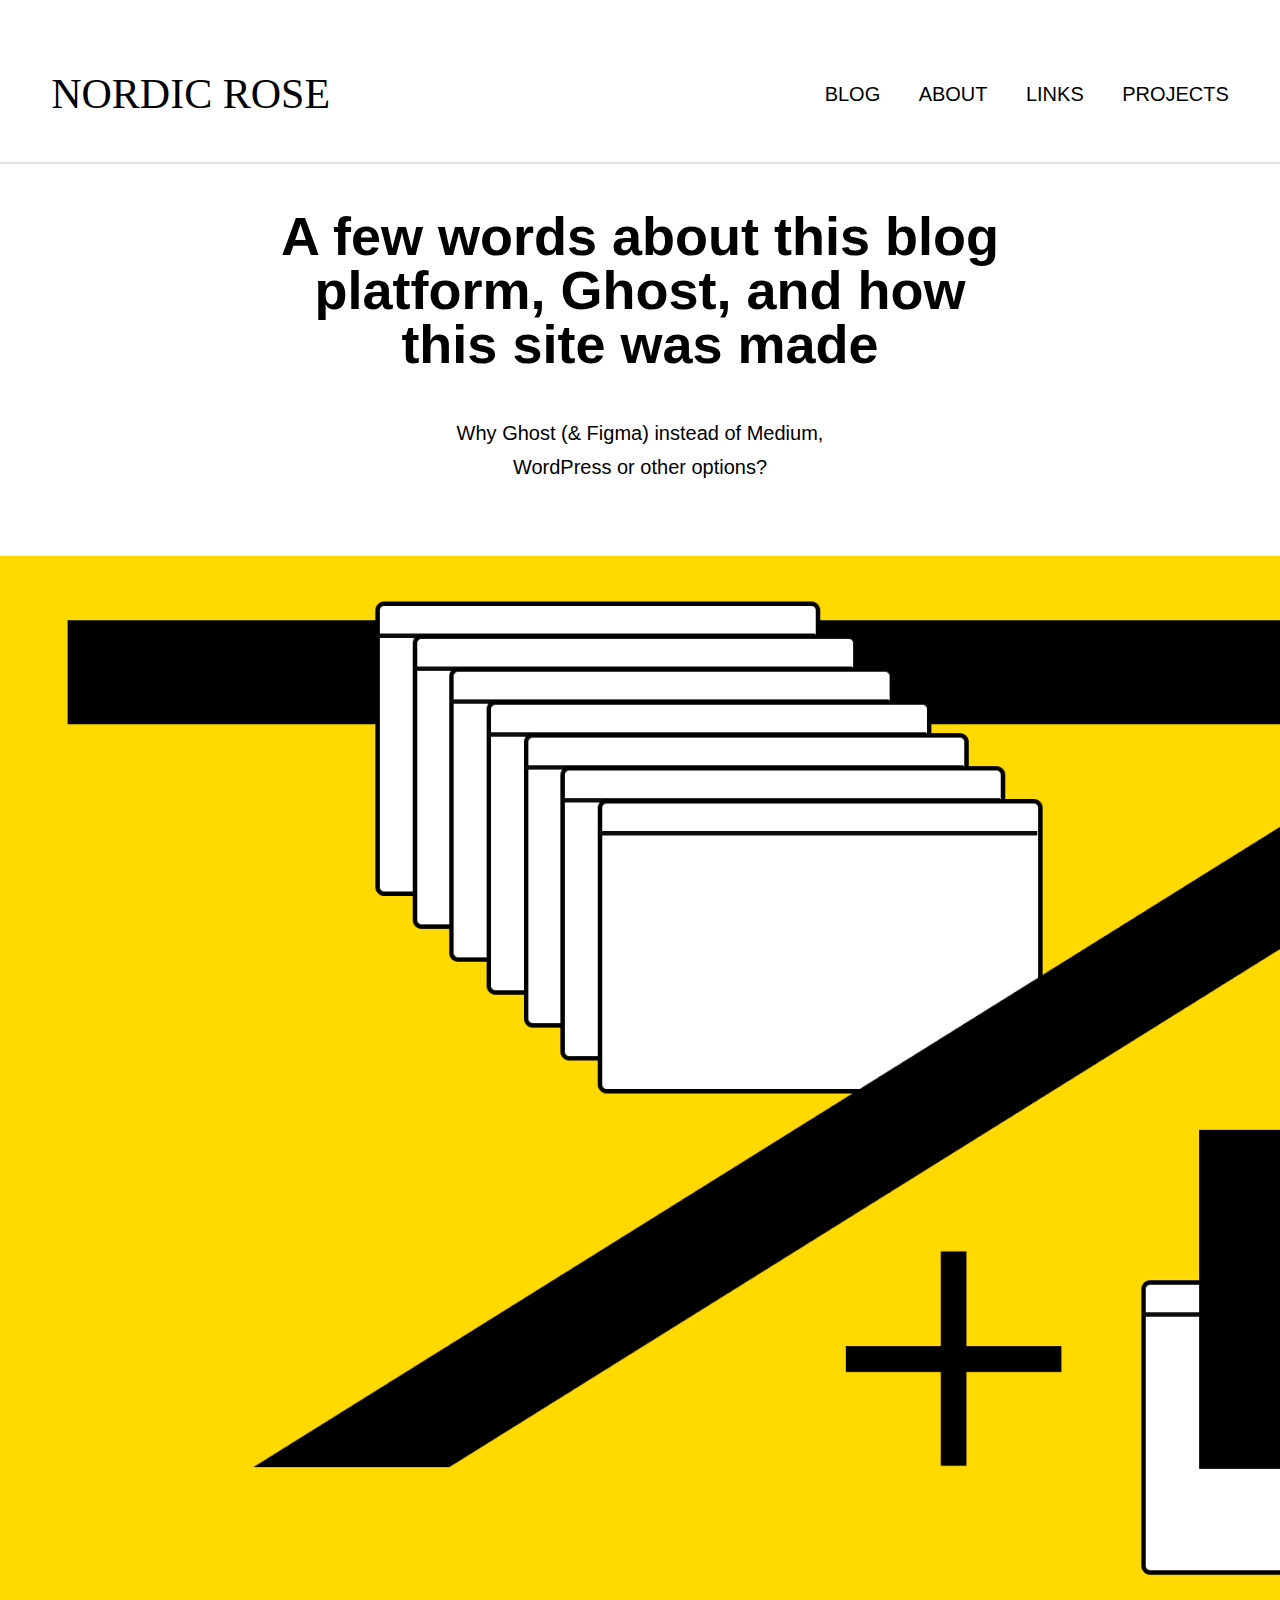
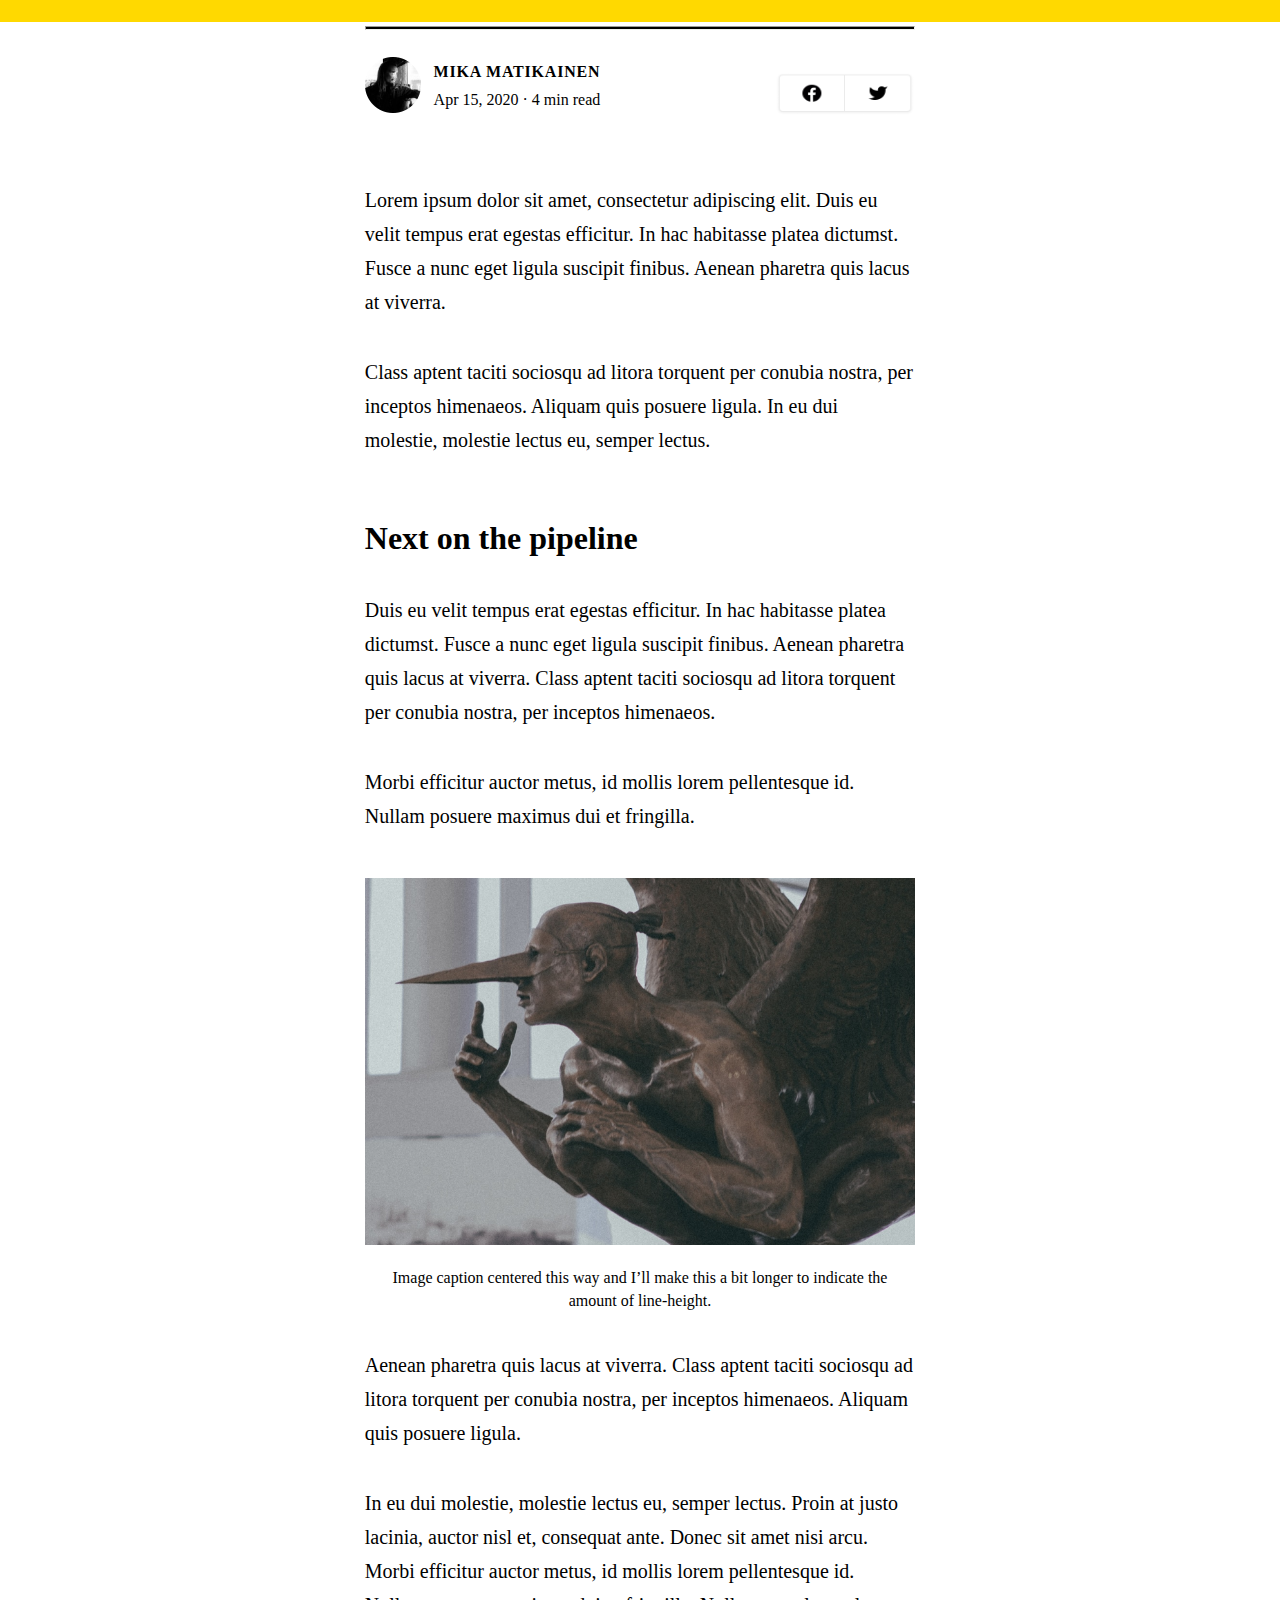
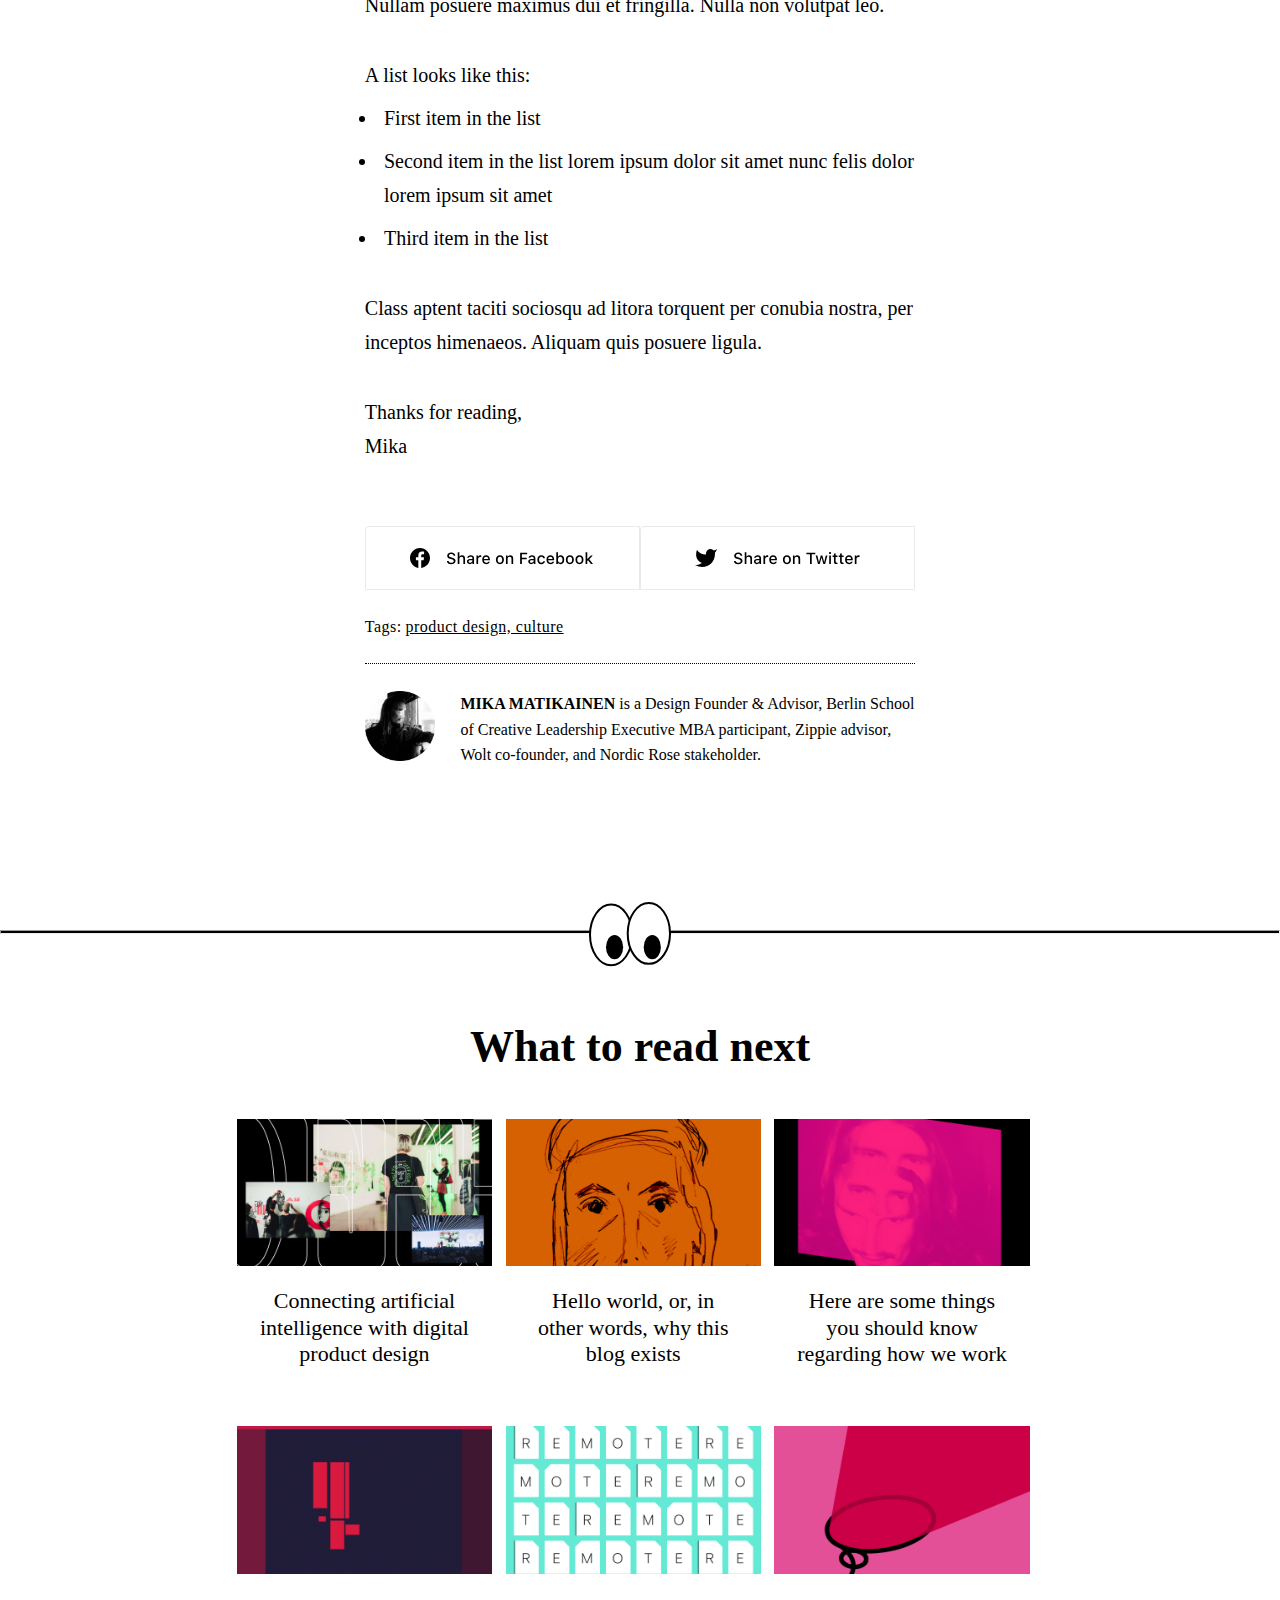
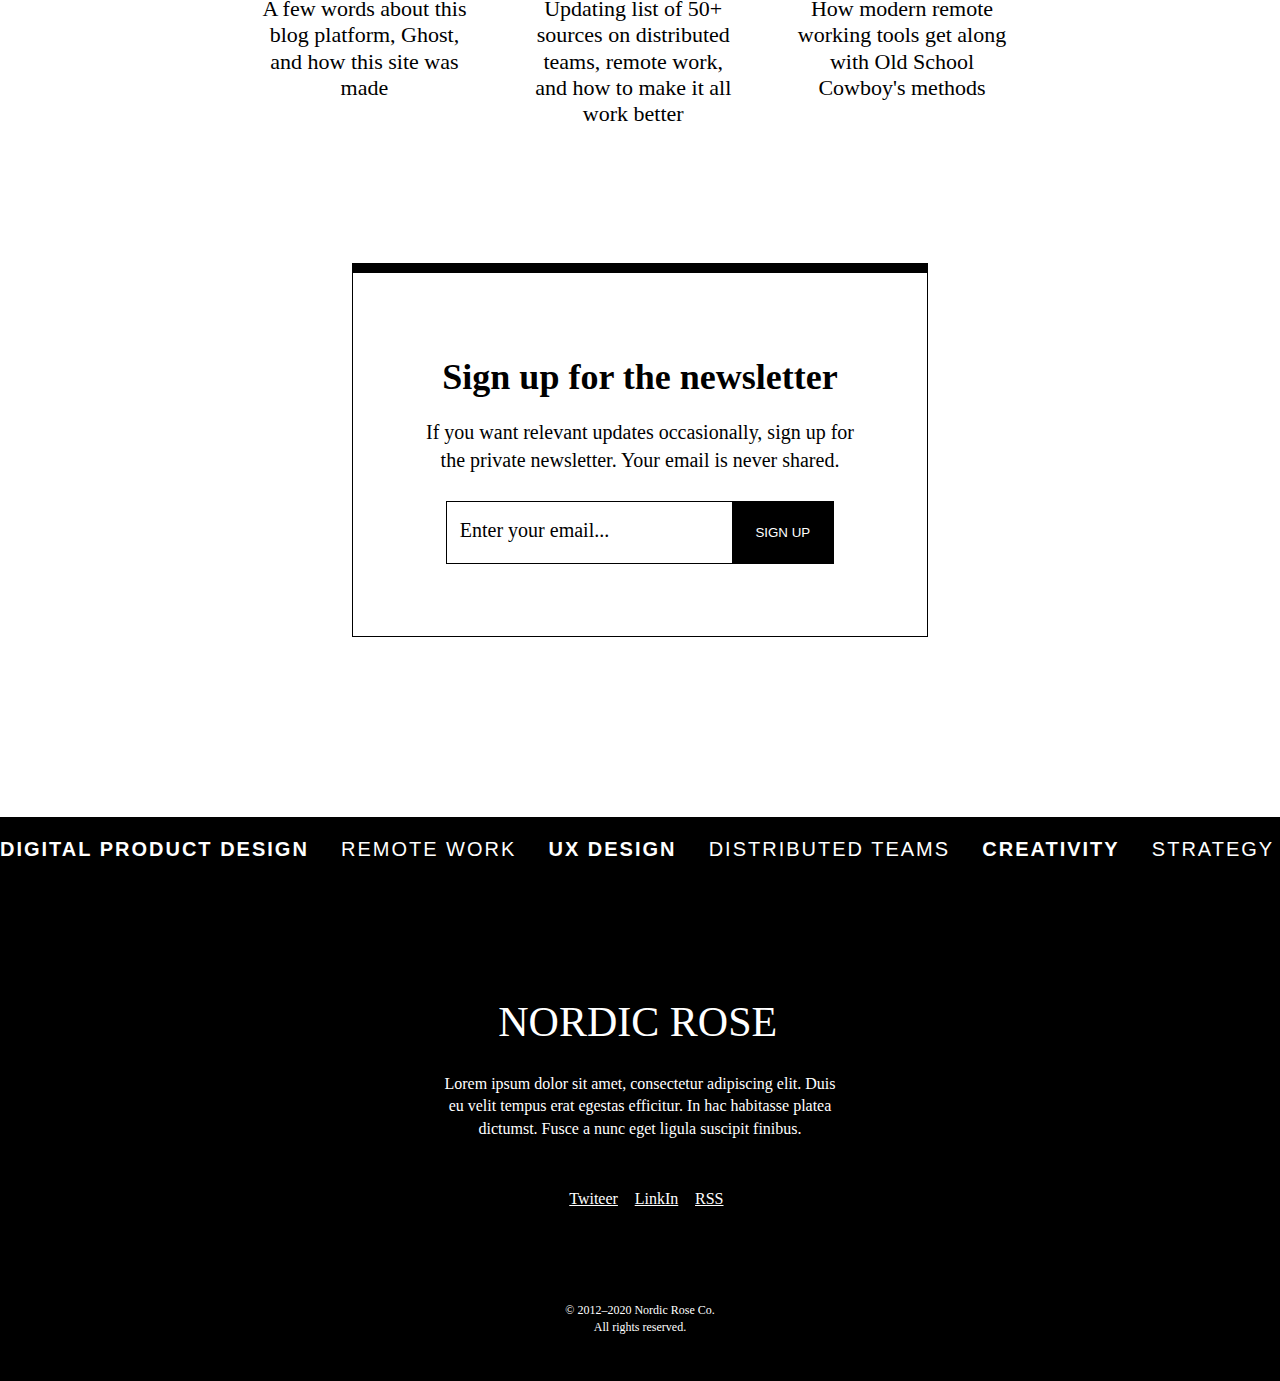
==== commit 0b8c3728: "fixed padding" ====
--- a/article.html
+++ b/article.html
@@ -36,7 +36,8 @@
                     Why Ghost (& Figma) instead of Medium, WordPress or other options?
                 </p>
             </div>
-            <img class="brand" src="./assets/img/image.png" alt="">
+            <img class="
+            " src="./assets/img/image.png" alt="">
             <hr>
             <div class="center-div">
                 <div class="account">
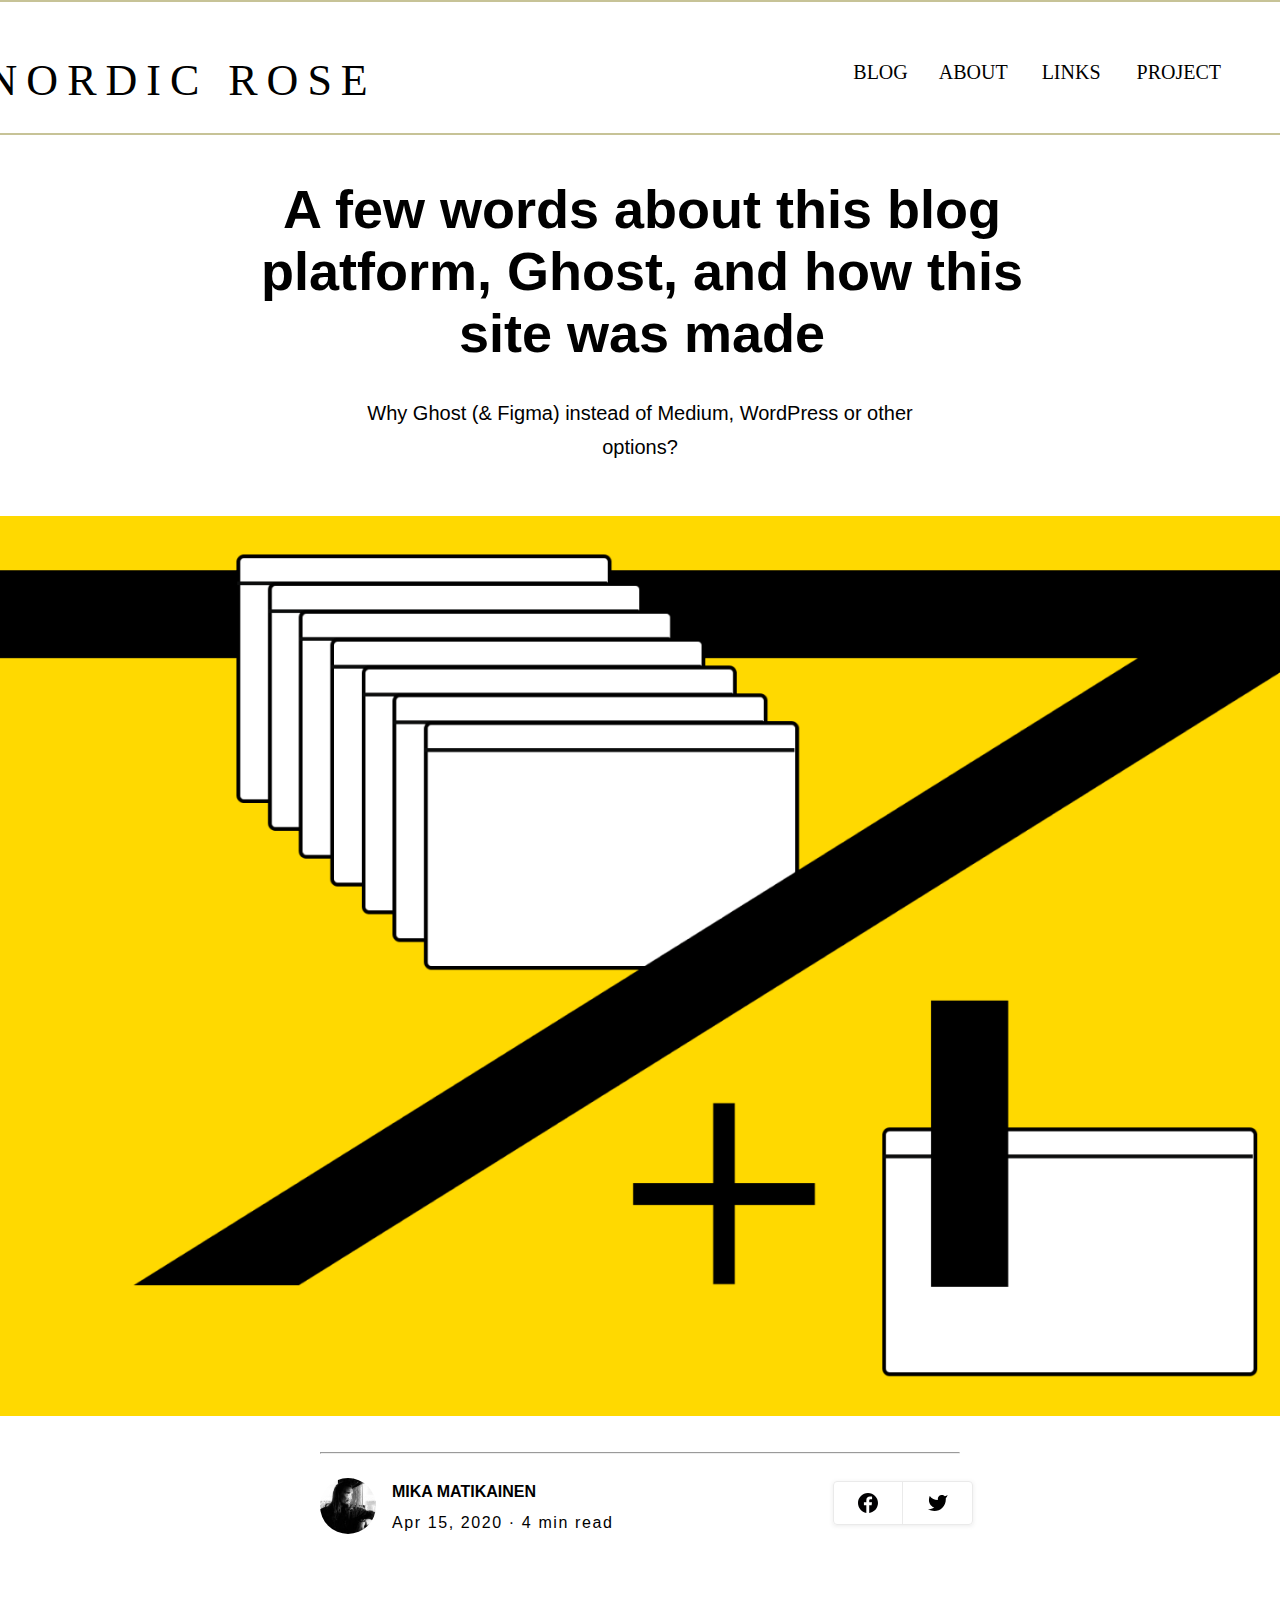
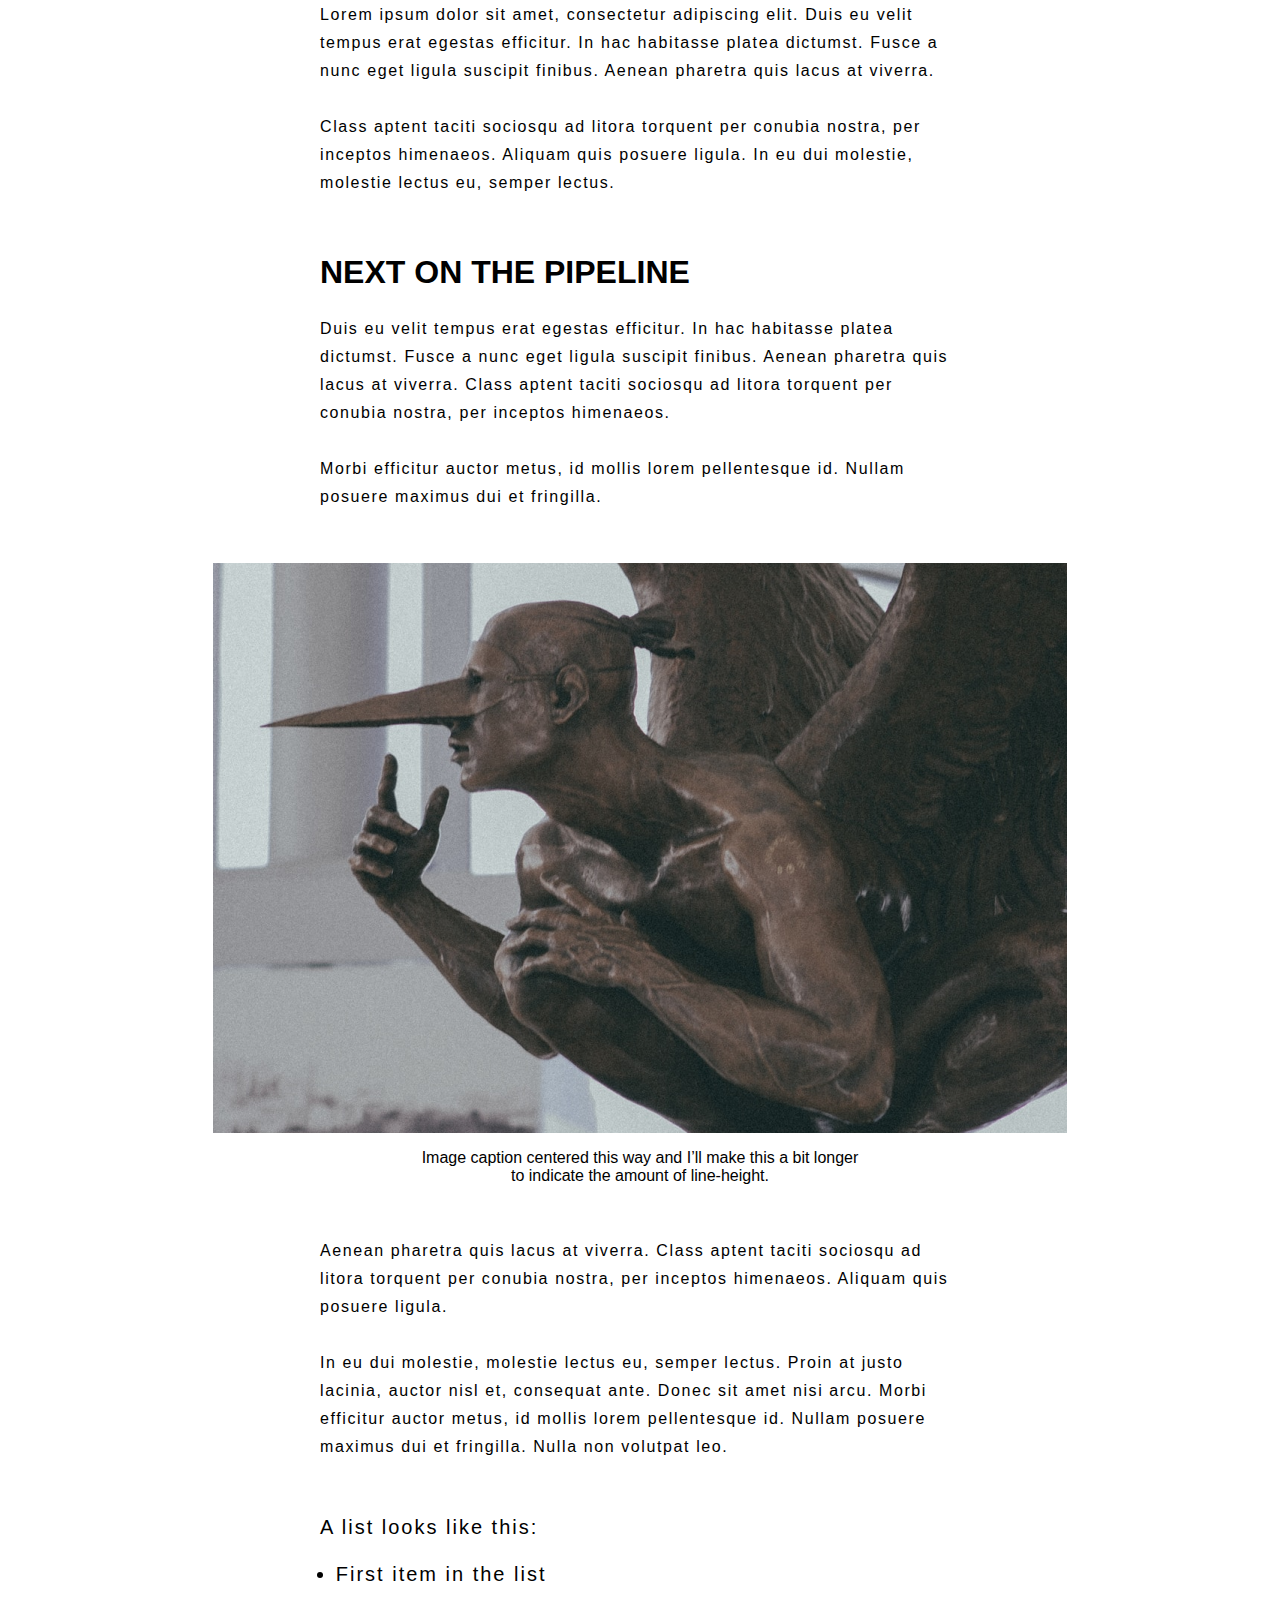
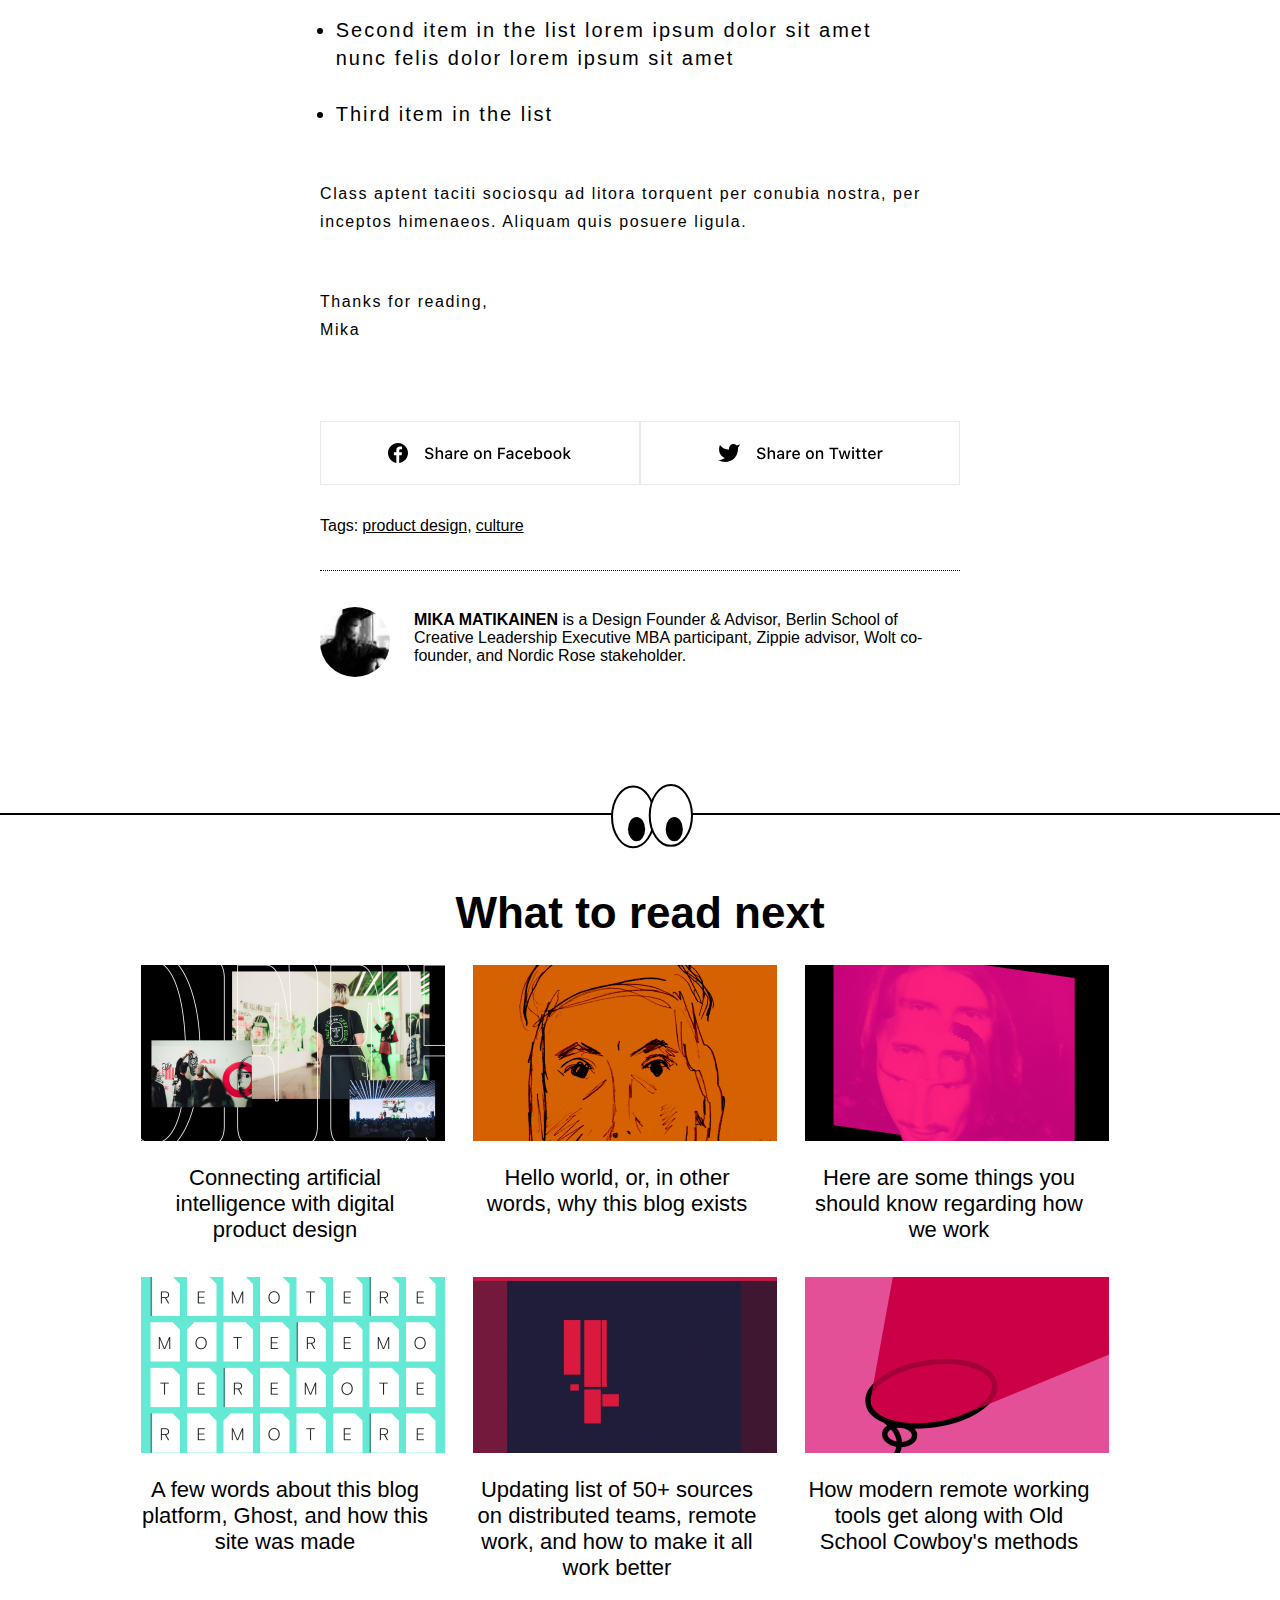
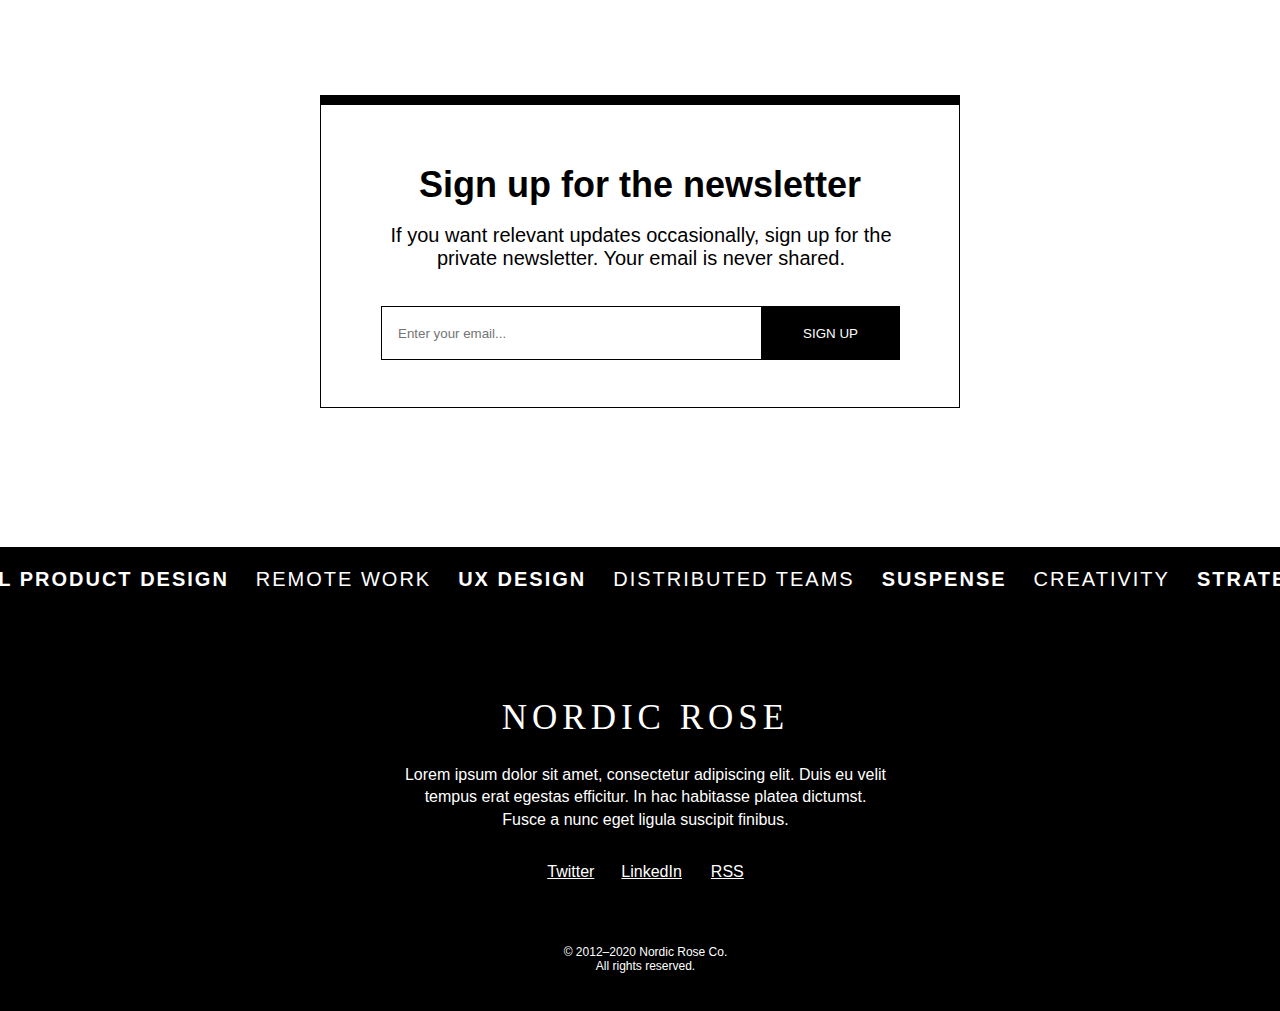
==== commit b2de6d66: "fixed" ====
--- a/article.html
+++ b/article.html
@@ -3,293 +3,373 @@
 <head>
     <meta charset="UTF-8">
     <meta name="viewport" content="width=device-width, initial-scale=1.0">
-    <title>Article</title>
-    <link rel="stylesheet" href="./assets/style/arcticle_style.css">
+    <title>Articles</title>
+    <link rel="stylesheet" href="./style/style_article.css">
+    <link rel="stylesheet" href="./style/style.css">
+
+    <link href="https://fonts.cdnfonts.com/css/sf-mono" rel="stylesheet">
     <link href="https://fonts.cdnfonts.com/css/new-york-extra-large" rel="stylesheet">
     <link href="https://fonts.cdnfonts.com/css/sf-pro-display" rel="stylesheet">
-    <link rel="stylesheet" href="./assets/style/style.css">
 </head>
 <body>
     <div id="main">
         <div id="header">
-            <div class="logo pl-4vw">
-                NORDIC ROSE
-            </div>
-            <div class="nav-desktop">
-                <ul>
-                    <li class="nav-element"><a href="#">BLOG</a></li>
-                    <li class="nav-element"><a href="#">ABOUT</a></li>
-                    <li class="nav-element"><a href="#">LINKS</a></li>
-                    <li class="nav-element"><a href="#">PROJECTS</a></li>
-                </ul>
-            </div>
-            <div class="nav-mobile">
-                <img src="./assets/img/nav-mobile.png" alt="">                
+            <div class="header_navigation">
+                <div class="header_navigation flex">
+                    <div class="header_navigation-logo">
+                        NORDIC ROSE
+                    </div>
+                    <div class="header_navigation-element">
+                        <div class="header_navigation-blog fs-20 fw-500">BLOG</div>
+                        <div class="header_navigation-about fs-20 fw-500">ABOUT</div>
+                        <div class="header_navigation-links fs-20 fw-500">LINKS</div>
+                        <div class="header_navigation-projects fs-20 fw-500">PROJECT</div>
+                    </div>
+                    <div class="header_navigation_menuicon pt-27 pl-94">
+                        <svg width="24" height="15" viewBox="0 0 24 15" fill="none" xmlns="http://www.w3.org/2000/svg">
+                            <line y1="0.5" x2="24" y2="0.5" stroke="black"/>
+                            <line y1="7.5" x2="24" y2="7.5" stroke="black"/>
+                            <line y1="14.5" x2="24" y2="14.5" stroke="black"/>
+                        </svg>
+                    </div>
+                        
+                </div>
+            </div>
+            <div class="header_intro New-York-Extra-Large center-text">
+                A few words about this blog platform, Ghost, and how this site was made
+            </div>
+            <div class="header_ask SF-Mono fs-20 center-text">
+                Why Ghost (& Figma) instead of Medium, WordPress or other options?
+            </div>
+            <div class="header_panel">
+                <img width="1440" height="900" src="./img/panel.png" alt="">
             </div>
         </div>
-        <div class="content">
-            <div class="note">
-                <h1>
-                    A few words about this blog platform, Ghost, and how this site was made
-                </h1>
-                <p>
-                    Why Ghost (& Figma) instead of Medium, WordPress or other options?
-                </p>
-            </div>
-            <img class="
-            " src="./assets/img/image.png" alt="">
+        <div class="flex horizontal_center_flex mt-32">
             <hr>
-            <div class="center-div">
-                <div class="account">
-                    <div class="acc-inf">
-                        <img src="./assets/img/avatar.png" alt="" width="56" height="56">
-                        <div>
-                            <div class="name">Mika MAtikainen</div>
-                            <div class="timeup">Apr 15, 2020 · 4 min read</div>
-                        </div>
-                    </div>
-                    <div class="social">
-                        <img src="./assets/img/social.png" alt="" width="140" height="44">
-                        <div>
-                            <div>
-                                <svg width="20" height="20" viewBox="0 0 20 20" fill="none" xmlns="http://www.w3.org/2000/svg">
-                                    <path d="M10.0001 0.041748C4.47724 0.041748 0 4.51898 0 10.0418C0 14.9951 3.60522 19.0973 8.33225 19.8917V12.1281H5.91994V9.33429H8.33225V7.27425C8.33225 4.88402 9.79213 3.58147 11.9247 3.58147C12.9461 3.58147 13.8238 3.65758 14.0786 3.6911V6.18954L12.5995 6.19025C11.44 6.19025 11.2165 6.74114 11.2165 7.54982V9.33286H13.9832L13.6223 12.1267H11.2165V19.9585C16.1642 19.3563 20 15.1496 20 10.0389C20 4.51898 15.5228 0.041748 10.0001 0.041748Z" fill="#010002"/>
-                                </svg>
-                            </div>
-                            <div>
-                                <svg width="20" height="16" viewBox="0 0 20 16" fill="none" xmlns="http://www.w3.org/2000/svg">
-                                    <path d="M20 0.00896646C19.1294 0.611275 18.1656 1.07195 17.1455 1.37324C16.5979 0.755757 15.8703 0.318104 15.0609 0.119469C14.2516 -0.0791667 13.3995 -0.0292013 12.6201 0.262607C11.8406 0.554416 11.1713 1.07399 10.7027 1.75105C10.2341 2.42812 9.98882 3.23001 10 4.04827V4.93995C8.40239 4.98058 6.81934 4.63305 5.39183 3.92829C3.96431 3.22354 2.73665 2.18345 1.81818 0.900645C1.81818 0.900645 -1.81818 8.92575 6.36364 12.4925C4.49139 13.739 2.26105 14.364 0 14.2758C8.18182 18.7342 18.1818 14.2758 18.1818 4.02152C18.181 3.77315 18.1566 3.52539 18.1091 3.28143C19.0369 2.38395 19.6917 1.25082 20 0.00896646Z" fill="black"/>
-                                </svg>
-                            </div>
-                            <div>
-                                <svg width="20" height="20" viewBox="0 0 20 20" fill="none" xmlns="http://www.w3.org/2000/svg">
-                                    <path d="M17.077 2.928C15.191 1.041 12.683 0.001 10.011 0C4.505 0 0.0240001 4.479 0.0220001 9.985C0.0210001 11.745 0.481 13.463 1.355 14.977L0 20L5.233 18.763C6.692 19.559 8.334 19.978 10.006 19.979H10.01C15.515 19.979 19.996 15.499 19.999 9.994C20.001 7.325 18.963 4.816 17.077 2.928ZM14.898 13.554C14.69 14.137 13.671 14.699 13.213 14.74C12.755 14.782 12.326 14.947 10.218 14.116C7.681 13.116 6.079 10.515 5.955 10.349C5.83 10.182 4.936 8.996 4.936 7.768C4.936 6.54 5.581 5.936 5.81 5.687C6.039 5.437 6.309 5.375 6.476 5.375C6.642 5.375 6.809 5.375 6.954 5.381C7.132 5.388 7.329 5.397 7.516 5.812C7.738 6.306 8.223 7.54 8.285 7.665C8.347 7.79 8.389 7.936 8.306 8.102C8.223 8.268 8.181 8.372 8.057 8.518C7.932 8.664 7.795 8.843 7.683 8.955C7.558 9.079 7.428 9.215 7.573 9.464C7.719 9.714 8.219 10.531 8.961 11.192C9.915 12.042 10.718 12.305 10.968 12.431C11.218 12.556 11.363 12.535 11.509 12.368C11.655 12.202 12.133 11.64 12.299 11.39C12.465 11.14 12.632 11.182 12.861 11.265C13.09 11.348 14.317 11.952 14.566 12.077C14.816 12.202 14.982 12.264 15.044 12.368C15.106 12.471 15.106 12.971 14.898 13.554Z" fill="black"/>
-                                </svg>                                                                        
-                            </div> 
-                        </div>                           
-                    </div>
-                </div>
-            </div>
-            <div class="center-div mw-43">
-                <div class="status">
-                    <p>Lorem ipsum dolor sit amet, consectetur adipiscing elit. Duis eu velit tempus erat egestas efficitur. In hac habitasse platea dictumst. Fusce a nunc eget ligula suscipit finibus. Aenean pharetra quis lacus at viverra.</p>
-                    <p>Class aptent taciti sociosqu ad litora torquent per conubia nostra, per inceptos himenaeos. Aliquam quis posuere ligula. In eu dui molestie, molestie lectus eu, semper lectus.</p>
-                </div>
-                <h1>
+        </div>
+        <div id="content">
+            <div class="content_profile pt-24 flex">
+                <div class="content_profile-avatar">
+                    <svg width="56" height="56" viewBox="0 0 56 56" fill="none" xmlns="http://www.w3.org/2000/svg" xmlns:xlink="http://www.w3.org/1999/xlink">
+                        <mask id="mask0_1_13" style="mask-type:alpha" maskUnits="userSpaceOnUse" x="0" y="0" width="56" height="56">
+                        <circle cx="28" cy="28" r="28" fill="#C4C4C4"/>
+                        </mask>
+                        <g mask="url(#mask0_1_13)">
+                        <rect x="-1" width="57" height="57" fill="url(#pattern0_1_13)"/>
+                        </g>
+                        <defs>
+                        <pattern id="pattern0_1_13" patternContentUnits="objectBoundingBox" width="1" height="1">
+                        <use xlink:href="#image0_1_13" transform="scale(0.0104167)"/>
+                        </pattern>
+                        <image id="image0_1_13" width="96" height="96" xlink:href="[data-uri]"/>
+                        </defs>
+                    </svg>
+                </div>
+                <div class="pl-16 pb-6 pt-5">
+                    <div class="content_profile-name uppercase SF-pro fs-16 fw-700">
+                        Mika MAtikainen
+                    </div>
+                    <div class="content_profile-time SF-pro fs-16 fw-400 pt-8">
+                        Apr 15, 2020 · 4 min read
+                    </div>
+                </div>
+                <div class="content_profile-social">
+                    <svg width="148" height="52" viewBox="0 0 148 52" fill="none" xmlns="http://www.w3.org/2000/svg">
+                        <g filter="url(#filter0_d_1_17)">
+                        <rect x="4" y="3" width="140" height="44" rx="4" fill="white"/>
+                        <rect x="4.5" y="3.5" width="139" height="43" rx="3.5" stroke="#EAEAEA"/>
+                        </g>
+                        <g clip-path="url(#clip0_1_17)">
+                        <path d="M39.0001 15.0416C33.4772 15.0416 29 19.5189 29 25.0417C29 29.995 32.6052 34.0972 37.3322 34.8916V27.128H34.9199V24.3342H37.3322V22.2741C37.3322 19.8839 38.7921 18.5814 40.9247 18.5814C41.9461 18.5814 42.8238 18.6575 43.0786 18.691V21.1894L41.5995 21.1901C40.44 21.1901 40.2165 21.741 40.2165 22.5497V24.3327H42.9832L42.6223 27.1265H40.2165V34.9584C45.1642 34.3562 49 30.1495 49 25.0388C49 19.5189 44.5228 15.0416 39.0001 15.0416Z" fill="#010002"/>
+                        </g>
+                        <line x1="73.5" y1="47" x2="73.5" y2="3" stroke="#EAEAEA"/>
+                        <path d="M118.617 17.009C117.763 17.6113 116.818 18.0719 115.817 18.3732C115.28 17.7558 114.566 17.3181 113.772 17.1195C112.979 16.9208 112.143 16.9708 111.378 17.2626C110.614 17.5544 109.957 18.074 109.498 18.7511C109.038 19.4281 108.797 20.23 108.808 21.0483V21.9399C107.241 21.9806 105.689 21.633 104.289 20.9283C102.888 20.2235 101.684 19.1834 100.783 17.9006C100.783 17.9006 97.2166 25.9258 105.242 29.4925C103.405 30.739 101.218 31.364 99 31.2758C107.025 35.7342 116.834 31.2758 116.834 21.0215C116.833 20.7731 116.809 20.5254 116.762 20.2814C117.672 19.3839 118.315 18.2508 118.617 17.009Z" fill="black"/>
+                        <defs>
+                        <filter id="filter0_d_1_17" x="0" y="0" width="148" height="52" filterUnits="userSpaceOnUse" color-interpolation-filters="sRGB">
+                        <feFlood flood-opacity="0" result="BackgroundImageFix"/>
+                        <feColorMatrix in="SourceAlpha" type="matrix" values="0 0 0 0 0 0 0 0 0 0 0 0 0 0 0 0 0 0 127 0" result="hardAlpha"/>
+                        <feOffset dy="1"/>
+                        <feGaussianBlur stdDeviation="2"/>
+                        <feColorMatrix type="matrix" values="0 0 0 0 0 0 0 0 0 0 0 0 0 0 0 0 0 0 0.08 0"/>
+                        <feBlend mode="normal" in2="BackgroundImageFix" result="effect1_dropShadow_1_17"/>
+                        <feBlend mode="normal" in="SourceGraphic" in2="effect1_dropShadow_1_17" result="shape"/>
+                        </filter>
+                        <clipPath id="clip0_1_17">
+                        <rect width="20" height="20" fill="white" transform="translate(29 15)"/>
+                        </clipPath>
+                        </defs>
+                    </svg> 
+                </div>
+            </div>
+            <div class="content_social-mobile pl-20">
+                <div class="flex">
+                    <div class="content_social-fb h-54 flex horizontal_center_flex vertical_center-flex">
+                        <svg width="20" height="20" viewBox="0 0 20 20" fill="none" xmlns="http://www.w3.org/2000/svg">
+                            <g clip-path="url(#clip0_5_13)">
+                            <path d="M10.0001 0.041748C4.47724 0.041748 0 4.51898 0 10.0418C0 14.9951 3.60522 19.0973 8.33225 19.8917V12.1281H5.91994V9.33429H8.33225V7.27425C8.33225 4.88402 9.79213 3.58147 11.9247 3.58147C12.9461 3.58147 13.8238 3.65758 14.0786 3.6911V6.18954L12.5995 6.19025C11.44 6.19025 11.2165 6.74114 11.2165 7.54982V9.33286H13.9832L13.6223 12.1267H11.2165V19.9585C16.1642 19.3563 20 15.1496 20 10.0389C20 4.51898 15.5228 0.041748 10.0001 0.041748Z" fill="#010002"/>
+                            </g>
+                            <defs>
+                            <clipPath id="clip0_5_13">
+                            <rect width="20" height="20" fill="white"/>
+                            </clipPath>
+                            </defs>
+                        </svg>
+                    </div>
+                    <div class="content_social-tw h-54 flex horizontal_center_flex vertical_center-flex">
+                        <svg width="20" height="16" viewBox="0 0 20 16" fill="none" xmlns="http://www.w3.org/2000/svg">
+                            <path d="M20 0.00896646C19.1294 0.611275 18.1656 1.07195 17.1455 1.37324C16.5979 0.755757 15.8703 0.318104 15.0609 0.119469C14.2516 -0.0791667 13.3995 -0.0292013 12.6201 0.262607C11.8406 0.554416 11.1713 1.07399 10.7027 1.75105C10.2341 2.42812 9.98882 3.23001 10 4.04827V4.93995C8.40239 4.98058 6.81934 4.63305 5.39183 3.92829C3.96431 3.22354 2.73665 2.18345 1.81818 0.900645C1.81818 0.900645 -1.81818 8.92575 6.36364 12.4925C4.49139 13.739 2.26105 14.364 0 14.2758C8.18182 18.7342 18.1818 14.2758 18.1818 4.02152C18.181 3.77315 18.1566 3.52539 18.1091 3.28143C19.0369 2.38395 19.6917 1.25082 20 0.00896646Z" fill="black"/>
+                        </svg>
+                    </div>
+                    <div class="content_social-wa h-54 flex horizontal_center_flex vertical_center-flex">
+                        <svg width="20" height="20" viewBox="0 0 20 20" fill="none" xmlns="http://www.w3.org/2000/svg">
+                            <path d="M17.077 2.928C15.191 1.041 12.683 0.001 10.011 0C4.505 0 0.0240001 4.479 0.0220001 9.985C0.0210001 11.745 0.481 13.463 1.355 14.977L0 20L5.233 18.763C6.692 19.559 8.334 19.978 10.006 19.979H10.01C15.515 19.979 19.996 15.499 19.999 9.994C20.001 7.325 18.963 4.816 17.077 2.928ZM14.898 13.554C14.69 14.137 13.671 14.699 13.213 14.74C12.755 14.782 12.326 14.947 10.218 14.116C7.681 13.116 6.079 10.515 5.955 10.349C5.83 10.182 4.936 8.996 4.936 7.768C4.936 6.54 5.581 5.936 5.81 5.687C6.039 5.437 6.309 5.375 6.476 5.375C6.642 5.375 6.809 5.375 6.954 5.381C7.132 5.388 7.329 5.397 7.516 5.812C7.738 6.306 8.223 7.54 8.285 7.665C8.347 7.79 8.389 7.936 8.306 8.102C8.223 8.268 8.181 8.372 8.057 8.518C7.932 8.664 7.795 8.843 7.683 8.955C7.558 9.079 7.428 9.215 7.573 9.464C7.719 9.714 8.219 10.531 8.961 11.192C9.915 12.042 10.718 12.305 10.968 12.431C11.218 12.556 11.363 12.535 11.509 12.368C11.655 12.202 12.133 11.64 12.299 11.39C12.465 11.14 12.632 11.182 12.861 11.265C13.09 11.348 14.317 11.952 14.566 12.077C14.816 12.202 14.982 12.264 15.044 12.368C15.106 12.471 15.106 12.971 14.898 13.554Z" fill="black"/>
+                        </svg>
+                    </div>
+                </div>
+            </div>
+            <div class="content_blog">
+                <div class="content_blog-paragraph w-640 ml-400 fw-400 New-York-Medium pt-58">
+                    Lorem ipsum dolor sit amet, consectetur adipiscing elit. Duis eu velit tempus erat egestas efficitur. In hac habitasse platea dictumst. Fusce a nunc eget ligula suscipit finibus. Aenean pharetra quis lacus at viverra. 
+                    <br> <br>
+                    Class aptent taciti sociosqu ad litora torquent per conubia nostra, per inceptos himenaeos. Aliquam quis posuere ligula. In eu dui molestie, molestie lectus eu, semper lectus. 
+                </div>
+
+                <div class="content_blog-mobilepara w-335 ml-400 mt-32 New-York-Medium fs-16 fw-400">
+                    This lovely web is full of everything which is created I don't know what in mind, considering that sometimes totally bonkers stuff might be highly relevant if it has the right kind of thinking behind it. 
+                </div>
+                <div class="content_blog-header uppercase SF-pro fw-700 fs-32 pt-57 ml-400">
                     Next on the pipeline
-                </h1>
-                <div  class="status">
-                    <p>Duis eu velit tempus erat egestas efficitur. In hac habitasse platea dictumst. Fusce a nunc eget ligula suscipit finibus. Aenean pharetra quis lacus at viverra. Class aptent taciti sociosqu ad litora torquent per conubia nostra, per inceptos himenaeos. </p>
-                    <p>Morbi efficitur auctor metus, id mollis lorem pellentesque id. Nullam posuere maximus dui et fringilla.</p>
-                </div>
-    
-                <img src="./assets/img/statue.png" alt="">
-                <div class="center-div">
-                    <div class="annotate">
-                        <p>Image caption centered this way and I’ll make this a bit longer to indicate the amount of line-height. </p>
-                    </div>
-                </div>
-    
-                <div class="status">
-                    <p>Aenean pharetra quis lacus at viverra. Class aptent taciti sociosqu ad litora torquent per conubia nostra, per inceptos himenaeos. Aliquam quis posuere ligula. </p>
-                    <p>In eu dui molestie, molestie lectus eu, semper lectus. Proin at justo lacinia, auctor nisl et, consequat ante. Donec sit amet nisi arcu. Morbi efficitur auctor metus, id mollis lorem pellentesque id. Nullam posuere maximus dui et fringilla. Nulla non volutpat leo.</p>
-                </div>
-                <div class="list">
-                    <p>A list looks like this:</p>
-                    <ul>
-                        <li>First item in the list</li>
-                        <li>Second item in the list lorem ipsum dolor sit amet nunc felis dolor lorem ipsum sit amet</li>
-                        <li>Third item in the list</li>
+                </div>
+                <div class="content_blog-mobilepara w-335 ml-400 mt-19 New-York-Medium fs-16 fw-400">
+                    This lovely web is full of everything which is created I don't know what in mind, considering that sometimes totally bonkers stuff might be highly relevant if it has the right kind of thinking behind it. 
+                </div>
+
+                <div class="content_blog-paragraph w-640 ml-400 fw-400 New-York-Medium pt-24">
+                    Duis eu velit tempus erat egestas efficitur. In hac habitasse platea dictumst. Fusce a nunc eget ligula suscipit finibus. Aenean pharetra quis lacus at viverra. Class aptent taciti sociosqu ad litora torquent per conubia nostra, per inceptos himenaeos. 
+                    <br><br>
+                    Morbi efficitur auctor metus, id mollis lorem pellentesque id. Nullam posuere maximus dui et fringilla.  
+                </div>
+                
+                <div class="content_blog-img pl-293 pt-52">
+                    <img width="854" height="570" src="./img/statue.png" alt="">
+                </div>
+                <div class="content_blog-legend center-text SF-pro fw-500 pt-12">
+                    Image caption centered this way and I’ll make this a bit longer <br>to indicate the amount of line-height. 
+                </div>
+
+                <div class="content_blog-mobilepara w-335 ml-400 pt-42 New-York-Medium fs-16 fw-400">
+                    This lovely web is full of everything which is created I don't know what in mind, considering that sometimes totally bonkers stuff might be highly relevant if it has the right kind of thinking behind it. 
+                    <br><br>
+                    Luckily, in the middle of all that, there are some pockets of content that offer delightfully valuable contrast to cursory wisdom in some of the established channels.    
+                </div>
+
+                <div class="content_blog-paragraph w-640 ml-400 fw-400 New-York-Medium pt-52">
+                    Aenean pharetra quis lacus at viverra. Class aptent taciti sociosqu ad litora torquent per conubia nostra, per inceptos himenaeos. Aliquam quis posuere ligula. 
+                    <br><br>
+                    In eu dui molestie, molestie lectus eu, semper lectus. Proin at justo lacinia, auctor nisl et, consequat ante. Donec sit amet nisi arcu. Morbi efficitur auctor metus, id mollis lorem pellentesque id. Nullam posuere maximus dui et fringilla. Nulla non volutpat leo. 
+                </div>
+                <div class="content_blog-list New-York-Medium ml-400 pt-52 fw-400 fs-20">
+                    A list looks like this:
+                    <ul class="content_blog-ul pt-19 w-588">
+                        <li class="New-York-Medium fw-400 fs-20">First item in the list</li>
+                        <br>
+                        <li class="New-York-Medium fw-400 fs-20">Second item in the list lorem ipsum dolor sit amet nunc felis dolor lorem ipsum sit amet</li>
+                        <br>
+                        <li class="New-York-Medium fw-400 fs-20">Third item in the list</li>
                     </ul>
                 </div>
-                <div class="status">
-                    <p>Class aptent taciti sociosqu ad litora torquent per conubia nostra, per inceptos himenaeos. Aliquam quis posuere ligula. </p>
-                    <p>Thanks for reading,
-                        <br> Mika
-                    </p>
-                </div>
-    
-                <div class="container_fb-x">
-                    <div class="fb-x">
-                        <div>
-                            <svg width="184" height="26" viewBox="0 0 184 26" fill="none" xmlns="http://www.w3.org/2000/svg">
-                                <g clip-path="url(#clip0_1_58)">
-                                <path d="M10.0001 3.04163C4.47724 3.04163 0 7.51886 0 13.0417C0 17.995 3.60522 22.0972 8.33225 22.8916V15.128H5.91994V12.3342H8.33225V10.2741C8.33225 7.88389 9.79213 6.58135 11.9247 6.58135C12.9461 6.58135 13.8238 6.65746 14.0786 6.69098V9.18942L12.5995 9.19013C11.44 9.19013 11.2165 9.74102 11.2165 10.5497V12.3327H13.9832L13.6223 15.1265H11.2165V22.9584C16.1642 22.3562 20 18.1495 20 13.0388C20 7.51886 15.5228 3.04163 10.0001 3.04163Z" fill="#010002"/>
+                <div class="content_blog-paragraph w-640 ml-400 fw-400 New-York-Medium pt-52">
+                    Class aptent taciti sociosqu ad litora torquent per conubia nostra, per inceptos himenaeos. Aliquam quis posuere ligula. 
+                </div>
+                <div class="content_blog-thanks w-640 ml-400 fw-400 New-York-Medium pt-52">
+                    Thanks for reading,<br>
+                    Mika
+                </div>
+            </div>
+            <div class="content_social ml-400 mt-77">
+                <div class="content_socail-fb w-320 h-64 flex horizontal_center_flex vertical_center-flex">
+                    <svg width="184" height="26" viewBox="0 0 184 26" fill="none" xmlns="http://www.w3.org/2000/svg">
+                        <g clip-path="url(#clip0_1_58)">
+                        <path d="M10.0001 3.04163C4.47724 3.04163 0 7.51886 0 13.0417C0 17.995 3.60522 22.0972 8.33225 22.8916V15.128H5.91994V12.3342H8.33225V10.2741C8.33225 7.88389 9.79213 6.58135 11.9247 6.58135C12.9461 6.58135 13.8238 6.65746 14.0786 6.69098V9.18942L12.5995 9.19013C11.44 9.19013 11.2165 9.74102 11.2165 10.5497V12.3327H13.9832L13.6223 15.1265H11.2165V22.9584C16.1642 22.3562 20 18.1495 20 13.0388C20 7.51886 15.5228 3.04163 10.0001 3.04163Z" fill="#010002"/>
+                        </g>
+                        <path d="M36.8828 15.9922C37.0078 17.9922 38.6875 19.2734 41.1875 19.2734C43.8594 19.2734 45.5312 17.9297 45.5312 15.7969C45.5312 14.1094 44.5781 13.1797 42.2656 12.625L41.0234 12.3203C39.5547 11.9609 38.9609 11.4922 38.9609 10.6719C38.9609 9.61719 39.8828 8.9375 41.2656 8.9375C42.5781 8.9375 43.4844 9.59375 43.6484 10.6641H45.3516C45.25 8.78125 43.5781 7.45312 41.2891 7.45312C38.8281 7.45312 37.1875 8.78125 37.1875 10.7656C37.1875 12.4062 38.1172 13.375 40.1562 13.8672L41.6094 14.2188C43.1016 14.5781 43.7578 15.125 43.7578 16.0078C43.7578 17.0391 42.7266 17.7812 41.3203 17.7812C39.8125 17.7812 38.7656 17.0859 38.6172 15.9922H36.8828ZM47.7188 19H49.3984V14.0312C49.3984 12.7031 50.1641 11.8203 51.5391 11.8203C52.7266 11.8203 53.3594 12.5156 53.3594 13.9141V19H55.0391V13.5156C55.0391 11.5078 53.9219 10.3594 52.1094 10.3594C50.8281 10.3594 49.9297 10.9219 49.5156 11.8672H49.3828V7.1875H47.7188V19ZM59.7578 19.1406C60.875 19.1406 61.8047 18.6562 62.3125 17.7969H62.4453V19H64.0625V13.1953C64.0625 11.4141 62.8594 10.3516 60.7266 10.3516C58.7969 10.3516 57.4219 11.2812 57.25 12.7109H58.875C59.0625 12.0938 59.7109 11.7422 60.6484 11.7422C61.7969 11.7422 62.3906 12.2656 62.3906 13.1953V13.9375L60.0859 14.0781C58.0625 14.2031 56.9219 15.0859 56.9219 16.6094C56.9219 18.1562 58.1172 19.1406 59.7578 19.1406ZM60.1875 17.7891C59.2734 17.7891 58.6094 17.3281 58.6094 16.5391C58.6094 15.7656 59.1406 15.3516 60.3125 15.2734L62.3906 15.1328V15.8672C62.3906 16.9609 61.4531 17.7891 60.1875 17.7891ZM66.4531 19H68.1328V13.9297C68.1328 12.7344 69.0312 11.9141 70.3047 11.9141C70.6016 11.9141 71.1016 11.9688 71.2422 12.0078V10.4297C71.0625 10.3906 70.7422 10.3672 70.4922 10.3672C69.3828 10.3672 68.4375 10.9688 68.1953 11.8047H68.0703V10.5156H66.4531V19ZM78.2188 16.7266C77.9062 17.4141 77.2109 17.7891 76.1953 17.7891C74.8516 17.7891 73.9844 16.8203 73.9297 15.2812V15.2031H79.9375V14.625C79.9375 11.9688 78.5078 10.3516 76.1406 10.3516C73.7422 10.3516 72.2188 12.0781 72.2188 14.7734C72.2188 17.4844 73.7109 19.1641 76.1484 19.1641C78.0938 19.1641 79.4688 18.2266 79.8359 16.7266H78.2188ZM76.1328 11.7188C77.375 11.7188 78.1875 12.6172 78.2266 13.9922H73.9297C74.0234 12.625 74.8906 11.7188 76.1328 11.7188ZM89.9219 19.1641C92.4062 19.1641 93.9297 17.5 93.9297 14.7578C93.9297 12.0156 92.3984 10.3516 89.9219 10.3516C87.4375 10.3516 85.9062 12.0234 85.9062 14.7578C85.9062 17.5 87.4297 19.1641 89.9219 19.1641ZM89.9219 17.7344C88.4609 17.7344 87.6406 16.6484 87.6406 14.7578C87.6406 12.8672 88.4609 11.7734 89.9219 11.7734C91.375 11.7734 92.2031 12.8672 92.2031 14.7578C92.2031 16.6406 91.375 17.7344 89.9219 17.7344ZM95.9531 19H97.6328V14.0234C97.6328 12.6562 98.4219 11.8125 99.6641 11.8125C100.906 11.8125 101.5 12.5 101.5 13.9062V19H103.18V13.5078C103.18 11.4844 102.133 10.3516 100.234 10.3516C98.9531 10.3516 98.1094 10.9219 97.6953 11.8594H97.5703V10.5156H95.9531V19ZM111.867 19V14.2812H116.711V12.8047H111.867V9.23438H117.156V7.72656H110.117V19H111.867ZM121.086 19.1406C122.203 19.1406 123.133 18.6562 123.641 17.7969H123.773V19H125.391V13.1953C125.391 11.4141 124.188 10.3516 122.055 10.3516C120.125 10.3516 118.75 11.2812 118.578 12.7109H120.203C120.391 12.0938 121.039 11.7422 121.977 11.7422C123.125 11.7422 123.719 12.2656 123.719 13.1953V13.9375L121.414 14.0781C119.391 14.2031 118.25 15.0859 118.25 16.6094C118.25 18.1562 119.445 19.1406 121.086 19.1406ZM121.516 17.7891C120.602 17.7891 119.938 17.3281 119.938 16.5391C119.938 15.7656 120.469 15.3516 121.641 15.2734L123.719 15.1328V15.8672C123.719 16.9609 122.781 17.7891 121.516 17.7891ZM134.984 13.2422C134.766 11.5938 133.477 10.3516 131.344 10.3516C128.867 10.3516 127.359 12.0312 127.359 14.7266C127.359 17.4766 128.875 19.1641 131.352 19.1641C133.453 19.1641 134.766 17.9844 134.984 16.3125H133.352C133.133 17.2344 132.406 17.7344 131.344 17.7344C129.945 17.7344 129.078 16.6016 129.078 14.7266C129.078 12.8906 129.938 11.7812 131.344 11.7812C132.469 11.7812 133.156 12.4141 133.352 13.2422H134.984ZM142.484 16.7266C142.172 17.4141 141.477 17.7891 140.461 17.7891C139.117 17.7891 138.25 16.8203 138.195 15.2812V15.2031H144.203V14.625C144.203 11.9688 142.773 10.3516 140.406 10.3516C138.008 10.3516 136.484 12.0781 136.484 14.7734C136.484 17.4844 137.977 19.1641 140.414 19.1641C142.359 19.1641 143.734 18.2266 144.102 16.7266H142.484ZM140.398 11.7188C141.641 11.7188 142.453 12.6172 142.492 13.9922H138.195C138.289 12.625 139.156 11.7188 140.398 11.7188ZM150.727 19.1406C152.875 19.1406 154.242 17.4297 154.242 14.7578C154.242 12.0625 152.883 10.3672 150.727 10.3672C149.562 10.3672 148.562 10.9375 148.109 11.8594H147.977V7.1875H146.297V19H147.914V17.6562H148.039C148.547 18.5938 149.539 19.1406 150.727 19.1406ZM150.242 11.8047C151.664 11.8047 152.516 12.9219 152.516 14.7578C152.516 16.5938 151.664 17.7031 150.242 17.7031C148.828 17.7031 147.953 16.5781 147.945 14.7578C147.953 12.9375 148.836 11.8047 150.242 11.8047ZM159.859 19.1641C162.344 19.1641 163.867 17.5 163.867 14.7578C163.867 12.0156 162.336 10.3516 159.859 10.3516C157.375 10.3516 155.844 12.0234 155.844 14.7578C155.844 17.5 157.367 19.1641 159.859 19.1641ZM159.859 17.7344C158.398 17.7344 157.578 16.6484 157.578 14.7578C157.578 12.8672 158.398 11.7734 159.859 11.7734C161.312 11.7734 162.141 12.8672 162.141 14.7578C162.141 16.6406 161.312 17.7344 159.859 17.7344ZM169.484 19.1641C171.969 19.1641 173.492 17.5 173.492 14.7578C173.492 12.0156 171.961 10.3516 169.484 10.3516C167 10.3516 165.469 12.0234 165.469 14.7578C165.469 17.5 166.992 19.1641 169.484 19.1641ZM169.484 17.7344C168.023 17.7344 167.203 16.6484 167.203 14.7578C167.203 12.8672 168.023 11.7734 169.484 11.7734C170.938 11.7734 171.766 12.8672 171.766 14.7578C171.766 16.6406 170.938 17.7344 169.484 17.7344ZM177.406 14.0938H177.273V7.1875H175.594V19H177.273V15.9141L178.016 15.2031L180.938 19H183L179.266 14.1484L182.766 10.5156H180.781L177.406 14.0938Z" fill="black"/>
+                        <defs>
+                        <clipPath id="clip0_1_58">
+                        <rect width="20" height="20" fill="white" transform="translate(0 3)"/>
+                        </clipPath>
+                        </defs>
+                    </svg>
+                </div>
+                <div class="content_socail-tw w-320 h-64 flex horizontal_center_flex vertical_center-flex">
+                    <svg width="165" height="26" viewBox="0 0 165 26" fill="none" xmlns="http://www.w3.org/2000/svg">
+                        <path d="M22 4.01009C21.0424 4.68768 19.9821 5.20594 18.86 5.54489C18.2577 4.85023 17.4573 4.35787 16.567 4.1344C15.6767 3.91094 14.7395 3.96715 13.8821 4.29543C13.0247 4.62372 12.2884 5.20824 11.773 5.96994C11.2575 6.73163 10.9877 7.63376 11 8.55431V9.55744C9.24263 9.60316 7.50127 9.21218 5.93101 8.41933C4.36074 7.62648 3.01032 6.45638 2 5.01323C2 5.01323 -2 14.0415 7 18.054C4.94053 19.4564 2.48716 20.1595 0 20.0603C9 25.076 20 20.0603 20 8.52421C19.9991 8.24479 19.9723 7.96606 19.92 7.69161C20.9406 6.68194 21.6608 5.40717 22 4.01009Z" fill="black"/>
+                        <path d="M38.8828 15.9922C39.0078 17.9922 40.6875 19.2734 43.1875 19.2734C45.8594 19.2734 47.5312 17.9297 47.5312 15.7969C47.5312 14.1094 46.5781 13.1797 44.2656 12.625L43.0234 12.3203C41.5547 11.9609 40.9609 11.4922 40.9609 10.6719C40.9609 9.61719 41.8828 8.9375 43.2656 8.9375C44.5781 8.9375 45.4844 9.59375 45.6484 10.6641H47.3516C47.25 8.78125 45.5781 7.45312 43.2891 7.45312C40.8281 7.45312 39.1875 8.78125 39.1875 10.7656C39.1875 12.4062 40.1172 13.375 42.1562 13.8672L43.6094 14.2188C45.1016 14.5781 45.7578 15.125 45.7578 16.0078C45.7578 17.0391 44.7266 17.7812 43.3203 17.7812C41.8125 17.7812 40.7656 17.0859 40.6172 15.9922H38.8828ZM49.7188 19H51.3984V14.0312C51.3984 12.7031 52.1641 11.8203 53.5391 11.8203C54.7266 11.8203 55.3594 12.5156 55.3594 13.9141V19H57.0391V13.5156C57.0391 11.5078 55.9219 10.3594 54.1094 10.3594C52.8281 10.3594 51.9297 10.9219 51.5156 11.8672H51.3828V7.1875H49.7188V19ZM61.7578 19.1406C62.875 19.1406 63.8047 18.6562 64.3125 17.7969H64.4453V19H66.0625V13.1953C66.0625 11.4141 64.8594 10.3516 62.7266 10.3516C60.7969 10.3516 59.4219 11.2812 59.25 12.7109H60.875C61.0625 12.0938 61.7109 11.7422 62.6484 11.7422C63.7969 11.7422 64.3906 12.2656 64.3906 13.1953V13.9375L62.0859 14.0781C60.0625 14.2031 58.9219 15.0859 58.9219 16.6094C58.9219 18.1562 60.1172 19.1406 61.7578 19.1406ZM62.1875 17.7891C61.2734 17.7891 60.6094 17.3281 60.6094 16.5391C60.6094 15.7656 61.1406 15.3516 62.3125 15.2734L64.3906 15.1328V15.8672C64.3906 16.9609 63.4531 17.7891 62.1875 17.7891ZM68.4531 19H70.1328V13.9297C70.1328 12.7344 71.0312 11.9141 72.3047 11.9141C72.6016 11.9141 73.1016 11.9688 73.2422 12.0078V10.4297C73.0625 10.3906 72.7422 10.3672 72.4922 10.3672C71.3828 10.3672 70.4375 10.9688 70.1953 11.8047H70.0703V10.5156H68.4531V19ZM80.2188 16.7266C79.9062 17.4141 79.2109 17.7891 78.1953 17.7891C76.8516 17.7891 75.9844 16.8203 75.9297 15.2812V15.2031H81.9375V14.625C81.9375 11.9688 80.5078 10.3516 78.1406 10.3516C75.7422 10.3516 74.2188 12.0781 74.2188 14.7734C74.2188 17.4844 75.7109 19.1641 78.1484 19.1641C80.0938 19.1641 81.4688 18.2266 81.8359 16.7266H80.2188ZM78.1328 11.7188C79.375 11.7188 80.1875 12.6172 80.2266 13.9922H75.9297C76.0234 12.625 76.8906 11.7188 78.1328 11.7188ZM91.9219 19.1641C94.4062 19.1641 95.9297 17.5 95.9297 14.7578C95.9297 12.0156 94.3984 10.3516 91.9219 10.3516C89.4375 10.3516 87.9062 12.0234 87.9062 14.7578C87.9062 17.5 89.4297 19.1641 91.9219 19.1641ZM91.9219 17.7344C90.4609 17.7344 89.6406 16.6484 89.6406 14.7578C89.6406 12.8672 90.4609 11.7734 91.9219 11.7734C93.375 11.7734 94.2031 12.8672 94.2031 14.7578C94.2031 16.6406 93.375 17.7344 91.9219 17.7344ZM97.9531 19H99.6328V14.0234C99.6328 12.6562 100.422 11.8125 101.664 11.8125C102.906 11.8125 103.5 12.5 103.5 13.9062V19H105.18V13.5078C105.18 11.4844 104.133 10.3516 102.234 10.3516C100.953 10.3516 100.109 10.9219 99.6953 11.8594H99.5703V10.5156H97.9531V19ZM116.727 19V9.23438H120.266V7.72656H111.43V9.23438H114.977V19H116.727ZM132.453 10.5156H130.773L129.258 17.0625H129.125L127.375 10.5156H125.766L124.016 17.0625H123.891L122.367 10.5156H120.664L123.008 19H124.734L126.484 12.6719H126.617L128.375 19H130.117L132.453 10.5156ZM135.055 9C135.641 9 136.117 8.52344 136.117 7.94531C136.117 7.35938 135.641 6.88281 135.055 6.88281C134.469 6.88281 133.992 7.35938 133.992 7.94531C133.992 8.52344 134.469 9 135.055 9ZM134.219 19H135.891V10.5156H134.219V19ZM138.953 8.375V10.5391H137.602V11.8828H138.953V16.7656C138.953 18.3984 139.695 19.0547 141.562 19.0547C141.891 19.0547 142.203 19.0156 142.477 18.9688V17.6328C142.242 17.6562 142.094 17.6719 141.836 17.6719C141 17.6719 140.633 17.2734 140.633 16.3594V11.8828H142.477V10.5391H140.633V8.375H138.953ZM145.078 8.375V10.5391H143.727V11.8828H145.078V16.7656C145.078 18.3984 145.82 19.0547 147.688 19.0547C148.016 19.0547 148.328 19.0156 148.602 18.9688V17.6328C148.367 17.6562 148.219 17.6719 147.961 17.6719C147.125 17.6719 146.758 17.2734 146.758 16.3594V11.8828H148.602V10.5391H146.758V8.375H145.078ZM156.062 16.7266C155.75 17.4141 155.055 17.7891 154.039 17.7891C152.695 17.7891 151.828 16.8203 151.773 15.2812V15.2031H157.781V14.625C157.781 11.9688 156.352 10.3516 153.984 10.3516C151.586 10.3516 150.062 12.0781 150.062 14.7734C150.062 17.4844 151.555 19.1641 153.992 19.1641C155.938 19.1641 157.312 18.2266 157.68 16.7266H156.062ZM153.977 11.7188C155.219 11.7188 156.031 12.6172 156.07 13.9922H151.773C151.867 12.625 152.734 11.7188 153.977 11.7188ZM159.797 19H161.477V13.9297C161.477 12.7344 162.375 11.9141 163.648 11.9141C163.945 11.9141 164.445 11.9688 164.586 12.0078V10.4297C164.406 10.3906 164.086 10.3672 163.836 10.3672C162.727 10.3672 161.781 10.9688 161.539 11.8047H161.414V10.5156H159.797V19Z" fill="black"/>
+                    </svg>
+                </div>
+            </div>
+
+            <div class="content_socialmb">
+                <p class="fw-500 fs-14 SF-pro ml-400 pt-42">Share:</p>
+                <div class="content_social-mobile pl-20 mt-9">
+                    <div class="flex">
+                        <div class="content_social-fb h-54 flex horizontal_center_flex vertical_center-flex">
+                            <svg width="20" height="20" viewBox="0 0 20 20" fill="none" xmlns="http://www.w3.org/2000/svg">
+                                <g clip-path="url(#clip0_5_13)">
+                                <path d="M10.0001 0.041748C4.47724 0.041748 0 4.51898 0 10.0418C0 14.9951 3.60522 19.0973 8.33225 19.8917V12.1281H5.91994V9.33429H8.33225V7.27425C8.33225 4.88402 9.79213 3.58147 11.9247 3.58147C12.9461 3.58147 13.8238 3.65758 14.0786 3.6911V6.18954L12.5995 6.19025C11.44 6.19025 11.2165 6.74114 11.2165 7.54982V9.33286H13.9832L13.6223 12.1267H11.2165V19.9585C16.1642 19.3563 20 15.1496 20 10.0389C20 4.51898 15.5228 0.041748 10.0001 0.041748Z" fill="#010002"/>
                                 </g>
-                                <path d="M36.8828 15.9922C37.0078 17.9922 38.6875 19.2734 41.1875 19.2734C43.8594 19.2734 45.5312 17.9297 45.5312 15.7969C45.5312 14.1094 44.5781 13.1797 42.2656 12.625L41.0234 12.3203C39.5547 11.9609 38.9609 11.4922 38.9609 10.6719C38.9609 9.61719 39.8828 8.9375 41.2656 8.9375C42.5781 8.9375 43.4844 9.59375 43.6484 10.6641H45.3516C45.25 8.78125 43.5781 7.45312 41.2891 7.45312C38.8281 7.45312 37.1875 8.78125 37.1875 10.7656C37.1875 12.4062 38.1172 13.375 40.1562 13.8672L41.6094 14.2188C43.1016 14.5781 43.7578 15.125 43.7578 16.0078C43.7578 17.0391 42.7266 17.7812 41.3203 17.7812C39.8125 17.7812 38.7656 17.0859 38.6172 15.9922H36.8828ZM47.7188 19H49.3984V14.0312C49.3984 12.7031 50.1641 11.8203 51.5391 11.8203C52.7266 11.8203 53.3594 12.5156 53.3594 13.9141V19H55.0391V13.5156C55.0391 11.5078 53.9219 10.3594 52.1094 10.3594C50.8281 10.3594 49.9297 10.9219 49.5156 11.8672H49.3828V7.1875H47.7188V19ZM59.7578 19.1406C60.875 19.1406 61.8047 18.6562 62.3125 17.7969H62.4453V19H64.0625V13.1953C64.0625 11.4141 62.8594 10.3516 60.7266 10.3516C58.7969 10.3516 57.4219 11.2812 57.25 12.7109H58.875C59.0625 12.0938 59.7109 11.7422 60.6484 11.7422C61.7969 11.7422 62.3906 12.2656 62.3906 13.1953V13.9375L60.0859 14.0781C58.0625 14.2031 56.9219 15.0859 56.9219 16.6094C56.9219 18.1562 58.1172 19.1406 59.7578 19.1406ZM60.1875 17.7891C59.2734 17.7891 58.6094 17.3281 58.6094 16.5391C58.6094 15.7656 59.1406 15.3516 60.3125 15.2734L62.3906 15.1328V15.8672C62.3906 16.9609 61.4531 17.7891 60.1875 17.7891ZM66.4531 19H68.1328V13.9297C68.1328 12.7344 69.0312 11.9141 70.3047 11.9141C70.6016 11.9141 71.1016 11.9688 71.2422 12.0078V10.4297C71.0625 10.3906 70.7422 10.3672 70.4922 10.3672C69.3828 10.3672 68.4375 10.9688 68.1953 11.8047H68.0703V10.5156H66.4531V19ZM78.2188 16.7266C77.9062 17.4141 77.2109 17.7891 76.1953 17.7891C74.8516 17.7891 73.9844 16.8203 73.9297 15.2812V15.2031H79.9375V14.625C79.9375 11.9688 78.5078 10.3516 76.1406 10.3516C73.7422 10.3516 72.2188 12.0781 72.2188 14.7734C72.2188 17.4844 73.7109 19.1641 76.1484 19.1641C78.0938 19.1641 79.4688 18.2266 79.8359 16.7266H78.2188ZM76.1328 11.7188C77.375 11.7188 78.1875 12.6172 78.2266 13.9922H73.9297C74.0234 12.625 74.8906 11.7188 76.1328 11.7188ZM89.9219 19.1641C92.4062 19.1641 93.9297 17.5 93.9297 14.7578C93.9297 12.0156 92.3984 10.3516 89.9219 10.3516C87.4375 10.3516 85.9062 12.0234 85.9062 14.7578C85.9062 17.5 87.4297 19.1641 89.9219 19.1641ZM89.9219 17.7344C88.4609 17.7344 87.6406 16.6484 87.6406 14.7578C87.6406 12.8672 88.4609 11.7734 89.9219 11.7734C91.375 11.7734 92.2031 12.8672 92.2031 14.7578C92.2031 16.6406 91.375 17.7344 89.9219 17.7344ZM95.9531 19H97.6328V14.0234C97.6328 12.6562 98.4219 11.8125 99.6641 11.8125C100.906 11.8125 101.5 12.5 101.5 13.9062V19H103.18V13.5078C103.18 11.4844 102.133 10.3516 100.234 10.3516C98.9531 10.3516 98.1094 10.9219 97.6953 11.8594H97.5703V10.5156H95.9531V19ZM111.867 19V14.2812H116.711V12.8047H111.867V9.23438H117.156V7.72656H110.117V19H111.867ZM121.086 19.1406C122.203 19.1406 123.133 18.6562 123.641 17.7969H123.773V19H125.391V13.1953C125.391 11.4141 124.188 10.3516 122.055 10.3516C120.125 10.3516 118.75 11.2812 118.578 12.7109H120.203C120.391 12.0938 121.039 11.7422 121.977 11.7422C123.125 11.7422 123.719 12.2656 123.719 13.1953V13.9375L121.414 14.0781C119.391 14.2031 118.25 15.0859 118.25 16.6094C118.25 18.1562 119.445 19.1406 121.086 19.1406ZM121.516 17.7891C120.602 17.7891 119.938 17.3281 119.938 16.5391C119.938 15.7656 120.469 15.3516 121.641 15.2734L123.719 15.1328V15.8672C123.719 16.9609 122.781 17.7891 121.516 17.7891ZM134.984 13.2422C134.766 11.5938 133.477 10.3516 131.344 10.3516C128.867 10.3516 127.359 12.0312 127.359 14.7266C127.359 17.4766 128.875 19.1641 131.352 19.1641C133.453 19.1641 134.766 17.9844 134.984 16.3125H133.352C133.133 17.2344 132.406 17.7344 131.344 17.7344C129.945 17.7344 129.078 16.6016 129.078 14.7266C129.078 12.8906 129.938 11.7812 131.344 11.7812C132.469 11.7812 133.156 12.4141 133.352 13.2422H134.984ZM142.484 16.7266C142.172 17.4141 141.477 17.7891 140.461 17.7891C139.117 17.7891 138.25 16.8203 138.195 15.2812V15.2031H144.203V14.625C144.203 11.9688 142.773 10.3516 140.406 10.3516C138.008 10.3516 136.484 12.0781 136.484 14.7734C136.484 17.4844 137.977 19.1641 140.414 19.1641C142.359 19.1641 143.734 18.2266 144.102 16.7266H142.484ZM140.398 11.7188C141.641 11.7188 142.453 12.6172 142.492 13.9922H138.195C138.289 12.625 139.156 11.7188 140.398 11.7188ZM150.727 19.1406C152.875 19.1406 154.242 17.4297 154.242 14.7578C154.242 12.0625 152.883 10.3672 150.727 10.3672C149.562 10.3672 148.562 10.9375 148.109 11.8594H147.977V7.1875H146.297V19H147.914V17.6562H148.039C148.547 18.5938 149.539 19.1406 150.727 19.1406ZM150.242 11.8047C151.664 11.8047 152.516 12.9219 152.516 14.7578C152.516 16.5938 151.664 17.7031 150.242 17.7031C148.828 17.7031 147.953 16.5781 147.945 14.7578C147.953 12.9375 148.836 11.8047 150.242 11.8047ZM159.859 19.1641C162.344 19.1641 163.867 17.5 163.867 14.7578C163.867 12.0156 162.336 10.3516 159.859 10.3516C157.375 10.3516 155.844 12.0234 155.844 14.7578C155.844 17.5 157.367 19.1641 159.859 19.1641ZM159.859 17.7344C158.398 17.7344 157.578 16.6484 157.578 14.7578C157.578 12.8672 158.398 11.7734 159.859 11.7734C161.312 11.7734 162.141 12.8672 162.141 14.7578C162.141 16.6406 161.312 17.7344 159.859 17.7344ZM169.484 19.1641C171.969 19.1641 173.492 17.5 173.492 14.7578C173.492 12.0156 171.961 10.3516 169.484 10.3516C167 10.3516 165.469 12.0234 165.469 14.7578C165.469 17.5 166.992 19.1641 169.484 19.1641ZM169.484 17.7344C168.023 17.7344 167.203 16.6484 167.203 14.7578C167.203 12.8672 168.023 11.7734 169.484 11.7734C170.938 11.7734 171.766 12.8672 171.766 14.7578C171.766 16.6406 170.938 17.7344 169.484 17.7344ZM177.406 14.0938H177.273V7.1875H175.594V19H177.273V15.9141L178.016 15.2031L180.938 19H183L179.266 14.1484L182.766 10.5156H180.781L177.406 14.0938Z" fill="black"/>
                                 <defs>
-                                <clipPath id="clip0_1_58">
-                                <rect width="20" height="20" fill="white" transform="translate(0 3)"/>
+                                <clipPath id="clip0_5_13">
+                                <rect width="20" height="20" fill="white"/>
                                 </clipPath>
                                 </defs>
                             </svg>
                         </div>
-                        <div>
-                            <svg width="165" height="26" viewBox="0 0 165 26" fill="none" xmlns="http://www.w3.org/2000/svg" >
-                                <path d="M22 4.01009C21.0424 4.68768 19.9821 5.20594 18.86 5.54489C18.2577 4.85023 17.4573 4.35787 16.567 4.1344C15.6767 3.91094 14.7395 3.96715 13.8821 4.29543C13.0247 4.62372 12.2884 5.20824 11.773 5.96994C11.2575 6.73163 10.9877 7.63376 11 8.55431V9.55744C9.24263 9.60316 7.50127 9.21218 5.93101 8.41933C4.36074 7.62648 3.01032 6.45638 2 5.01323C2 5.01323 -2 14.0415 7 18.054C4.94053 19.4564 2.48716 20.1595 0 20.0603C9 25.076 20 20.0603 20 8.52421C19.9991 8.24479 19.9723 7.96606 19.92 7.69161C20.9406 6.68194 21.6608 5.40717 22 4.01009Z" fill="black"/>
-                                <path d="M38.8828 15.9922C39.0078 17.9922 40.6875 19.2734 43.1875 19.2734C45.8594 19.2734 47.5312 17.9297 47.5312 15.7969C47.5312 14.1094 46.5781 13.1797 44.2656 12.625L43.0234 12.3203C41.5547 11.9609 40.9609 11.4922 40.9609 10.6719C40.9609 9.61719 41.8828 8.9375 43.2656 8.9375C44.5781 8.9375 45.4844 9.59375 45.6484 10.6641H47.3516C47.25 8.78125 45.5781 7.45312 43.2891 7.45312C40.8281 7.45312 39.1875 8.78125 39.1875 10.7656C39.1875 12.4062 40.1172 13.375 42.1562 13.8672L43.6094 14.2188C45.1016 14.5781 45.7578 15.125 45.7578 16.0078C45.7578 17.0391 44.7266 17.7812 43.3203 17.7812C41.8125 17.7812 40.7656 17.0859 40.6172 15.9922H38.8828ZM49.7188 19H51.3984V14.0312C51.3984 12.7031 52.1641 11.8203 53.5391 11.8203C54.7266 11.8203 55.3594 12.5156 55.3594 13.9141V19H57.0391V13.5156C57.0391 11.5078 55.9219 10.3594 54.1094 10.3594C52.8281 10.3594 51.9297 10.9219 51.5156 11.8672H51.3828V7.1875H49.7188V19ZM61.7578 19.1406C62.875 19.1406 63.8047 18.6562 64.3125 17.7969H64.4453V19H66.0625V13.1953C66.0625 11.4141 64.8594 10.3516 62.7266 10.3516C60.7969 10.3516 59.4219 11.2812 59.25 12.7109H60.875C61.0625 12.0938 61.7109 11.7422 62.6484 11.7422C63.7969 11.7422 64.3906 12.2656 64.3906 13.1953V13.9375L62.0859 14.0781C60.0625 14.2031 58.9219 15.0859 58.9219 16.6094C58.9219 18.1562 60.1172 19.1406 61.7578 19.1406ZM62.1875 17.7891C61.2734 17.7891 60.6094 17.3281 60.6094 16.5391C60.6094 15.7656 61.1406 15.3516 62.3125 15.2734L64.3906 15.1328V15.8672C64.3906 16.9609 63.4531 17.7891 62.1875 17.7891ZM68.4531 19H70.1328V13.9297C70.1328 12.7344 71.0312 11.9141 72.3047 11.9141C72.6016 11.9141 73.1016 11.9688 73.2422 12.0078V10.4297C73.0625 10.3906 72.7422 10.3672 72.4922 10.3672C71.3828 10.3672 70.4375 10.9688 70.1953 11.8047H70.0703V10.5156H68.4531V19ZM80.2188 16.7266C79.9062 17.4141 79.2109 17.7891 78.1953 17.7891C76.8516 17.7891 75.9844 16.8203 75.9297 15.2812V15.2031H81.9375V14.625C81.9375 11.9688 80.5078 10.3516 78.1406 10.3516C75.7422 10.3516 74.2188 12.0781 74.2188 14.7734C74.2188 17.4844 75.7109 19.1641 78.1484 19.1641C80.0938 19.1641 81.4688 18.2266 81.8359 16.7266H80.2188ZM78.1328 11.7188C79.375 11.7188 80.1875 12.6172 80.2266 13.9922H75.9297C76.0234 12.625 76.8906 11.7188 78.1328 11.7188ZM91.9219 19.1641C94.4062 19.1641 95.9297 17.5 95.9297 14.7578C95.9297 12.0156 94.3984 10.3516 91.9219 10.3516C89.4375 10.3516 87.9062 12.0234 87.9062 14.7578C87.9062 17.5 89.4297 19.1641 91.9219 19.1641ZM91.9219 17.7344C90.4609 17.7344 89.6406 16.6484 89.6406 14.7578C89.6406 12.8672 90.4609 11.7734 91.9219 11.7734C93.375 11.7734 94.2031 12.8672 94.2031 14.7578C94.2031 16.6406 93.375 17.7344 91.9219 17.7344ZM97.9531 19H99.6328V14.0234C99.6328 12.6562 100.422 11.8125 101.664 11.8125C102.906 11.8125 103.5 12.5 103.5 13.9062V19H105.18V13.5078C105.18 11.4844 104.133 10.3516 102.234 10.3516C100.953 10.3516 100.109 10.9219 99.6953 11.8594H99.5703V10.5156H97.9531V19ZM116.727 19V9.23438H120.266V7.72656H111.43V9.23438H114.977V19H116.727ZM132.453 10.5156H130.773L129.258 17.0625H129.125L127.375 10.5156H125.766L124.016 17.0625H123.891L122.367 10.5156H120.664L123.008 19H124.734L126.484 12.6719H126.617L128.375 19H130.117L132.453 10.5156ZM135.055 9C135.641 9 136.117 8.52344 136.117 7.94531C136.117 7.35938 135.641 6.88281 135.055 6.88281C134.469 6.88281 133.992 7.35938 133.992 7.94531C133.992 8.52344 134.469 9 135.055 9ZM134.219 19H135.891V10.5156H134.219V19ZM138.953 8.375V10.5391H137.602V11.8828H138.953V16.7656C138.953 18.3984 139.695 19.0547 141.562 19.0547C141.891 19.0547 142.203 19.0156 142.477 18.9688V17.6328C142.242 17.6562 142.094 17.6719 141.836 17.6719C141 17.6719 140.633 17.2734 140.633 16.3594V11.8828H142.477V10.5391H140.633V8.375H138.953ZM145.078 8.375V10.5391H143.727V11.8828H145.078V16.7656C145.078 18.3984 145.82 19.0547 147.688 19.0547C148.016 19.0547 148.328 19.0156 148.602 18.9688V17.6328C148.367 17.6562 148.219 17.6719 147.961 17.6719C147.125 17.6719 146.758 17.2734 146.758 16.3594V11.8828H148.602V10.5391H146.758V8.375H145.078ZM156.062 16.7266C155.75 17.4141 155.055 17.7891 154.039 17.7891C152.695 17.7891 151.828 16.8203 151.773 15.2812V15.2031H157.781V14.625C157.781 11.9688 156.352 10.3516 153.984 10.3516C151.586 10.3516 150.062 12.0781 150.062 14.7734C150.062 17.4844 151.555 19.1641 153.992 19.1641C155.938 19.1641 157.312 18.2266 157.68 16.7266H156.062ZM153.977 11.7188C155.219 11.7188 156.031 12.6172 156.07 13.9922H151.773C151.867 12.625 152.734 11.7188 153.977 11.7188ZM159.797 19H161.477V13.9297C161.477 12.7344 162.375 11.9141 163.648 11.9141C163.945 11.9141 164.445 11.9688 164.586 12.0078V10.4297C164.406 10.3906 164.086 10.3672 163.836 10.3672C162.727 10.3672 161.781 10.9688 161.539 11.8047H161.414V10.5156H159.797V19Z" fill="black"/>
-                            </svg>    
-                        </div>
-                    </div>
-                    <div class="mobile">
-                        <div>
-                            <svg width="20" height="20" viewBox="0 0 20 20" fill="none" xmlns="http://www.w3.org/2000/svg">
-                                <path d="M10.0001 0.041748C4.47724 0.041748 0 4.51898 0 10.0418C0 14.9951 3.60522 19.0973 8.33225 19.8917V12.1281H5.91994V9.33429H8.33225V7.27425C8.33225 4.88402 9.79213 3.58147 11.9247 3.58147C12.9461 3.58147 13.8238 3.65758 14.0786 3.6911V6.18954L12.5995 6.19025C11.44 6.19025 11.2165 6.74114 11.2165 7.54982V9.33286H13.9832L13.6223 12.1267H11.2165V19.9585C16.1642 19.3563 20 15.1496 20 10.0389C20 4.51898 15.5228 0.041748 10.0001 0.041748Z" fill="#010002"/>
-                            </svg>
-                        </div>
-                        <div>
+                        <div class="content_social-tw h-54 flex horizontal_center_flex vertical_center-flex">
                             <svg width="20" height="16" viewBox="0 0 20 16" fill="none" xmlns="http://www.w3.org/2000/svg">
                                 <path d="M20 0.00896646C19.1294 0.611275 18.1656 1.07195 17.1455 1.37324C16.5979 0.755757 15.8703 0.318104 15.0609 0.119469C14.2516 -0.0791667 13.3995 -0.0292013 12.6201 0.262607C11.8406 0.554416 11.1713 1.07399 10.7027 1.75105C10.2341 2.42812 9.98882 3.23001 10 4.04827V4.93995C8.40239 4.98058 6.81934 4.63305 5.39183 3.92829C3.96431 3.22354 2.73665 2.18345 1.81818 0.900645C1.81818 0.900645 -1.81818 8.92575 6.36364 12.4925C4.49139 13.739 2.26105 14.364 0 14.2758C8.18182 18.7342 18.1818 14.2758 18.1818 4.02152C18.181 3.77315 18.1566 3.52539 18.1091 3.28143C19.0369 2.38395 19.6917 1.25082 20 0.00896646Z" fill="black"/>
                             </svg>
                         </div>
-                        <div>
+                        <div class="content_social-wa h-54 flex horizontal_center_flex vertical_center-flex">
                             <svg width="20" height="20" viewBox="0 0 20 20" fill="none" xmlns="http://www.w3.org/2000/svg">
                                 <path d="M17.077 2.928C15.191 1.041 12.683 0.001 10.011 0C4.505 0 0.0240001 4.479 0.0220001 9.985C0.0210001 11.745 0.481 13.463 1.355 14.977L0 20L5.233 18.763C6.692 19.559 8.334 19.978 10.006 19.979H10.01C15.515 19.979 19.996 15.499 19.999 9.994C20.001 7.325 18.963 4.816 17.077 2.928ZM14.898 13.554C14.69 14.137 13.671 14.699 13.213 14.74C12.755 14.782 12.326 14.947 10.218 14.116C7.681 13.116 6.079 10.515 5.955 10.349C5.83 10.182 4.936 8.996 4.936 7.768C4.936 6.54 5.581 5.936 5.81 5.687C6.039 5.437 6.309 5.375 6.476 5.375C6.642 5.375 6.809 5.375 6.954 5.381C7.132 5.388 7.329 5.397 7.516 5.812C7.738 6.306 8.223 7.54 8.285 7.665C8.347 7.79 8.389 7.936 8.306 8.102C8.223 8.268 8.181 8.372 8.057 8.518C7.932 8.664 7.795 8.843 7.683 8.955C7.558 9.079 7.428 9.215 7.573 9.464C7.719 9.714 8.219 10.531 8.961 11.192C9.915 12.042 10.718 12.305 10.968 12.431C11.218 12.556 11.363 12.535 11.509 12.368C11.655 12.202 12.133 11.64 12.299 11.39C12.465 11.14 12.632 11.182 12.861 11.265C13.09 11.348 14.317 11.952 14.566 12.077C14.816 12.202 14.982 12.264 15.044 12.368C15.106 12.471 15.106 12.971 14.898 13.554Z" fill="black"/>
-                            </svg>                                                                        
-                        </div> 
-                    </div> 
-                </div> 
-    
-                <div class="tag">
-                    <p>Tags:</p> 
-                    <p>product design, culture</p>
-                </div>
-    
-                <hr class="dotted-line">
-    
-                <div class="author">
-                    <img src="./assets/img/avatar.png" alt="" width= 70px height= 70px;>
-                    <p><span>Mika Matikainen</span> is a Design Founder & Advisor, Berlin School of Creative Leadership Executive MBA participant, Zippie advisor, Wolt co-founder, and Nordic Rose stakeholder.  </p>
-                </div>
-            </div>
-            <div class="eye-line">
-                <hr class="line">
-                <svg width="82" height="65" viewBox="0 0 82 65" fill="none" xmlns="http://www.w3.org/2000/svg">
-                    <path d="M43.2857 32.8572C43.2857 41.3545 40.8575 49.0049 36.9827 54.5046C33.106 60.007 27.8445 63.2857 22.1429 63.2857C16.4412 63.2857 11.1797 60.007 7.30297 54.5046C3.4282 49.0049 1 41.3545 1 32.8572C1 24.3598 3.4282 16.7094 7.30297 11.2098C11.1797 5.70734 16.4412 2.42859 22.1429 2.42859C27.8445 2.42859 33.106 5.70734 36.9827 11.2098C40.8575 16.7094 43.2857 24.3598 43.2857 32.8572Z" fill="white" stroke="black" stroke-width="2"/>
-                    <path d="M81 31.4286C81 39.9259 78.5718 47.5763 74.697 53.076C70.8203 58.5784 65.5588 61.8571 59.8572 61.8571C54.1555 61.8571 48.894 58.5784 45.0173 53.076C41.1425 47.5763 38.7143 39.9259 38.7143 31.4286C38.7143 22.9312 41.1425 15.2808 45.0173 9.78117C48.894 4.27875 54.1555 1 59.8572 1C65.5588 1 70.8203 4.27875 74.697 9.78117C78.5718 15.2808 81 22.9312 81 31.4286Z" fill="white" stroke="black" stroke-width="2"/>
-                    <ellipse cx="25.5714" cy="45.1429" rx="8.57143" ry="12.1429" fill="black"/>
-                    <ellipse cx="63.2857" cy="45.1429" rx="8.57143" ry="12.1429" fill="black"/>
-                </svg>
-            </div>
-            <div class="articles-content">
-                    <div class="center-div">
-                        <h1>
-                            What to read next
-                        </h1>
-                        <div class="center-div">
-                            <div class="arc-list">
-                                <div class="arc">
-                                    <img src="./assets/img/image2.png" alt="" width="304" height="176">
-                                    <div class="center-div">
-                                        <p>Connecting artificial intelligence with digital product design</p>
-                                    </div>
-                                </div>
-                                <div class="arc">
-                                    <img src="./assets/img/image3.png" alt="" width="304" height="176">
-                                    <div class="center-div">
-                                        <p>Hello world, or, in other words, why this blog exists</p>
-                                    </div>
-                                </div>
-                                <div class="arc">
-                                    <img src="./assets/img/image1.png" alt="" width="304" height="176">
-                                    <div class="center-div">
-                                        <p>Here are some things you should know regarding how we work </p>
-                                    </div>
-                                </div>
-                                <div class="arc">
-                                    <img src="./assets/img/14.png" alt="" width="304" height="176">
-                                    <div class="center-div">
-                                        <p>A few words about this blog platform, Ghost, and how this site was made</p>
-                                    </div>
-                                </div>
-                                <div class="arc">
-                                    <img src="./assets/img/13.png" alt="" width="304" height="176">
-                                    <div class="center-div">
-                                        <p>Updating list of 50+ sources on distributed teams, remote work, and how to make it all work better</p>
-                                    </div>
-                                </div>
-                                <div class="arc">
-                                    <img src="./assets/img/12.png" alt="" width="304" height="176">
-                                    <div class="center-div">
-                                        <p>How modern remote working tools get along with Old School Cowboy's methods</p>
-                                    </div>
-                                </div>
-                            </div>
-                            <div class="arc-list-mobile">
-                                <div class="arc">
-                                    <img src="./assets/img/image2.png" alt="" width="304" height="176">
-                                    <div class="center-div">
-                                        <p>Connecting artificial intelligence with digital product design</p>
-                                    </div>
-                                </div>
-                                <div class="arc">
-                                    <img src="./assets/img/image3.png" alt="" width="304" height="176">
-                                    <div class="center-div">
-                                        <p>Hello world, or, in other words, why this blog exists</p>
-                                    </div>
-                                </div>
-                                <div class="arc">
-                                    <img src="./assets/img/image1.png" alt="" width="304" height="176">
-                                    <div class="center-div">
-                                        <p>Here are some things you should know regarding how we work </p>
-                                    </div>
-                                </div>
-                            </div>
-                        </div>
-                    </div>
-            </div>
-            <div class="sign-up center-div">
-                <div class="wrap-signup">
-                    <h1>Sign up for the newsletter</h1>
-                    <div class="center-div">
-                        <p>If you want relevant updates occasionally, sign up for the private newsletter. Your email is never shared. </p>
-                    </div>
-                    <div class="center-div">
-                        <div class="input center-div">
-                            <input type="text" placeholder="Enter your email...">
-                            <button><span>SIGN UP</span></button>
-                        </div>
-                    </div>
+                            </svg>
+                        </div>
+                    </div>
+                </div>
+            </div>
+
+            <div class="content_tag flex ml-400">
+                <div class="SF-pro fw-500 fs-16">Tags:</div>&nbsp;
+                <div class="SF-pro fw-500 fs-16 underline">product design&#44;</div>&nbsp;
+                <div class="SF-pro fw-500 fs-16 underline">culture</div>
+            </div>
+            <div class="content_dotline ml-400 mt-34">
+            </div>
+            <div class="content_description flex ml-400">
+                <div class="content_description-avatar">
+                    <svg width="70" height="70" viewBox="0 0 70 70" fill="none" xmlns="http://www.w3.org/2000/svg" xmlns:xlink="http://www.w3.org/1999/xlink">
+                        <mask id="mask0_1_39" style="mask-type:alpha" maskUnits="userSpaceOnUse" x="0" y="0" width="70" height="70">
+                        <circle cx="35" cy="35" r="35" fill="#C4C4C4"/>
+                        </mask>
+                        <g mask="url(#mask0_1_39)">
+                        <rect x="-1.25" width="71.25" height="71.25" fill="url(#pattern0_1_39)"/>
+                        </g>
+                        <defs>
+                        <pattern id="pattern0_1_39" patternContentUnits="objectBoundingBox" width="1" height="1">
+                        <use xlink:href="#image0_1_39" transform="scale(0.0104167)"/>
+                        </pattern>
+                        <image id="image0_1_39" width="96" height="96" xlink:href="[data-uri]"/>
+                        </defs>
+                    </svg>                        
+                </div>
+                <div class="content_description-about SF-pro ml-24">
+                    <strong class="uppercase">Mika Matikainen</strong> is a Design Founder & Advisor, Berlin School of Creative Leadership Executive MBA participant, Zippie advisor, Wolt co-founder, and Nordic Rose stakeholder.  
+                </div>
+            </div>
+            <div class="content_eyeline">
+                <div class="content_eyeline-line">
+                </div>
+                <div class="content_eyeline-eye">
+                    <svg width="82" height="65" viewBox="0 0 82 65" fill="none" xmlns="http://www.w3.org/2000/svg">
+                        <path d="M43.2857 32.8572C43.2857 41.3545 40.8575 49.0049 36.9827 54.5046C33.106 60.007 27.8445 63.2857 22.1429 63.2857C16.4412 63.2857 11.1797 60.007 7.30297 54.5046C3.4282 49.0049 1 41.3545 1 32.8572C1 24.3598 3.4282 16.7094 7.30297 11.2098C11.1797 5.70734 16.4412 2.42859 22.1429 2.42859C27.8445 2.42859 33.106 5.70734 36.9827 11.2098C40.8575 16.7094 43.2857 24.3598 43.2857 32.8572Z" fill="white" stroke="black" stroke-width="2"/>
+                        <path d="M81 31.4286C81 39.9259 78.5718 47.5763 74.697 53.076C70.8203 58.5784 65.5588 61.8571 59.8572 61.8571C54.1555 61.8571 48.894 58.5784 45.0173 53.076C41.1425 47.5763 38.7143 39.9259 38.7143 31.4286C38.7143 22.9312 41.1425 15.2808 45.0173 9.78117C48.894 4.27875 54.1555 1 59.8572 1C65.5588 1 70.8203 4.27875 74.697 9.78117C78.5718 15.2808 81 22.9312 81 31.4286Z" fill="white" stroke="black" stroke-width="2"/>
+                        <ellipse cx="25.5714" cy="45.1429" rx="8.57143" ry="12.1429" fill="black"/>
+                        <ellipse cx="63.2857" cy="45.1429" rx="8.57143" ry="12.1429" fill="black"/>
+                    </svg>
+                </div>
+            </div>
+            <div class="content_articles pt-73">
+                <div class="content_articles-header center-text fw-700 New-York-Extra-Large">
+                    What to read next
+                </div>
+
+                <div class="content_articles-col pt-29 ml-400">
+                    <div class="content_articles-art pt-42">
+                        <img width="304" height="176" src="./img/7.png" alt="">
+                        <p class="w-288 center-text fw-500 fs-22 SF-pro pt-20 ml-37">Granny gives everyone the finger, and other tips from OFFF Barcelona</p>
+                    </div>
+                    <div class="content_articles-art pt-42">
+                        <img width="304" height="176" src="./img/2.png" alt="">
+                        <p class="w-288 center-text fw-500 fs-22 SF-pro pt-20 ml-37">Hello world, or, in other words, why this blog exists</p>
+                    </div>
+                    <div class="content_articles-art pt-42">
+                        <img width="304" height="176" src="./img/1.png" alt="">
+                        <p class="w-288 center-text fw-500 fs-22 SF-pro pt-20 ml-37">Here are some things you should know regarding how we work  </p>
+                    </div>
+                </div>
+
+                <div class="content_articles-arts pt-27">
+                    <div class="content_articles-row flex">
+                        <div class="content_articles-art">
+                            <img width="304" height="176" src="./img/7.png" alt="">
+                            <p class="w-288 center-text fw-500 fs-22 SF-pro pt-20">Connecting artificial intelligence with digital product design</p>
+                        </div>
+                        <div class="content_articles-art pl-28">
+                            <img width="304" height="176" src="./img/2.png" alt="">
+                            <p class="w-288 center-text fw-500 fs-22 SF-pro pt-20">Hello world, or, in other words, why this blog exists</p>
+                        </div>
+                        <div class="content_articles-art pl-28">
+                            <img width="304" height="176" src="./img/1.png" alt="">
+                            <p class="w-288 center-text fw-500 fs-22 SF-pro pt-20">Here are some things you should know regarding how we work </p>
+                        </div>
+                    </div>
+
+                    <div class="content_articles-row flex mt-34">
+                        <div class="content_articles-art">
+                            <img width="304" height="176" src="./img/13.png" alt="">
+                            <p class="w-288 center-text fw-500 fs-22 SF-pro pt-20">A few words about this blog platform, Ghost, and how this site was made</p>
+                        </div>
+                        <div class="content_articles-art pl-28">
+                            <img width="304" height="176" src="./img/14.png" alt="">
+                            <p class="w-288 center-text fw-500 fs-22 SF-pro pt-20">Updating list of 50+ sources on distributed teams, remote work, and how to make it all work better</p>
+                        </div>
+                        <div class="content_articles-art pl-28">
+                            <img width="304" height="176" src="./img/12.png" alt="">
+                            <p class="w-288 center-text fw-500 fs-22 SF-pro pt-20">How modern remote working tools get along with Old School Cowboy's methods </p>
+                        </div>
+                    </div>
+                </div>
+            </div>
+            <div class="content_signup">
+                <div class="content_signup-header New-York-Extra-Large fw-700 fs-36 center-text">
+                    Sign up for the newsletter
+                </div>
+                <div class="content_signup-paragraph">
+                    <p class="w-538 center-text SF-pro">If you want relevant updates occasionally, sign up for the private newsletter. Your email is never shared. </p>
+                </div>
+                <div class="content_signup-submit pt-36">
+                    <input class="pl-16" type="text" placeholder="Enter your email...">
+                    <button class="color-w">SIGN UP</button>
                 </div>
             </div>
         </div>
         <div id="footer">
-            <div class="group">
-                <ul>
-                    <li class="SF-font-800 color-w">Digital product design</li>
-                    <li class="SF-font-400 color-w">Remote work</li>
-                    <li class="SF-font-800 color-w">UX design</li>
-                    <li class="SF-font-400 color-w">Distributed teams</li>
-                    <li class="SF-font-800 color-w">Creativity</li>
-                    <li class="SF-font-400 color-w">Strategy</li>
-                    <li class="SF-font-800 color-w">Suspense</li>
-                    <li class="SF-font-400 color-w">Growth</li>
-                </ul>
-            </div>
-            <div class="logo color-w center-div pt-15vh">
-                <p class="nor">
-                    NORDIC ROSE
-                </p>
-            </div>
-            <div class="center-div">
-                <div class="color-w footer-note">
+            <div class="footer_group flex pt-18">
+                <div class="color-w uppercase fs-20 fw-800 SF-pro ws-nwrap">Digital product design</div>
+                <div class="color-w uppercase fs-20 fw-400 SF-pro pl-27 ws-nwrap">Remote work</div>
+                <div class="color-w uppercase fs-20 fw-800 SF-pro pl-27 ws-nwrap">UX design</div>
+                <div class="color-w uppercase fs-20 fw-400 SF-pro pl-27 ws-nwrap">Distributed teams</div>
+                <div class="color-w uppercase fs-20 fw-800 SF-pro pl-27 ws-nwrap">Suspense</div>
+                <div class="color-w uppercase fs-20 fw-400 SF-pro pl-27 ws-nwrap">Creativity</div>
+                <div class="color-w uppercase fs-20 fw-800 SF-pro pl-27 ws-nwrap">Strategy</div>
+                <div class="color-w uppercase fs-20 fw-400 SF-pro pl-27 ws-nwrap">Growth</div>
+            </div>
+            <div class="footer_logo color-w center-text">
+                NORDIC ROSE
+            </div>
+            <div class="flex horizontal_center_flex">
+                <div class="footer_describe center-text color-w New-York-Small">
                     Lorem ipsum dolor sit amet, consectetur adipiscing elit. Duis eu velit tempus erat egestas efficitur. In hac habitasse platea dictumst. Fusce a nunc eget ligula suscipit finibus. 
                 </div>
             </div>
-            <div class="social center-div">
-                <ul class="center-div">
-                    <a class="color-w social-font" href="">Twiteer</a>
-                    <a class="color-w social-font" href="">LinkIn</a>
-                    <a class="color-w social-font" href="">RSS</a>
-                </ul>
-            </div>
-            <div class="coppyright center-div">
-                <p class="color-w">
-                    © 2012–2020 Nordic Rose Co. 
-                </p>
-                <p class="color-w">
-                    All rights reserved. 
-                </p>
+            <div class="footer_social flex horizontal_center_flex pt-32">
+                <div class="color-w SF-pro fw-500 underline fs-16">Twitter</div>
+                <div class="color-w SF-pro fw-500 underline fs-16 pl-27">LinkedIn</div>
+                <div class="color-w SF-pro fw-500 underline fs-16 pl-29">RSS</div>
+            </div>
+            <div class="footer_coppyright color-w center-text SF-pro fw-500 fs-12 pt-64">
+                © 2012–2020 Nordic Rose Co. <br>All rights reserved. 
             </div>
         </div>
     </div>
--- a/style/style_article.css
+++ b/style/style_article.css
@@ -0,0 +1,342 @@
+
+.header_panel{
+    padding-top: 52px;
+}
+
+.content_profile-avatar{
+    padding-left: 400px;
+}
+
+.content_profile-social{
+    padding-left: 216px;
+}
+
+.content_blog-ul{
+    margin-left: 15.76px;
+}
+
+.content_social{
+    display: flex;
+}
+
+.content_socail-fb, .content_socail-tw{
+    border: 1px solid #EAEAEA;
+}
+
+.content_socail-fb svg, .content_socail-tw svg{
+    vertical-align: middle;
+}
+
+.content_dotline{
+    width: 640px;
+    border-bottom: 1px dotted black;
+    height: 2px;
+}
+
+.content_description-about{
+    width: 543px;
+    padding-top: 4px;
+    padding-bottom: 2.75px;
+}
+
+.content_eyeline{
+    padding-top: 132px;
+    position: relative;
+}
+
+.content_eyeline-line{
+    background-color: black;
+    height: 2px;
+    width: 1440px;
+}
+
+.content_eyeline-eye{
+    position: absolute;
+    top: 77%;
+    left: 48%;
+}
+
+.content_articles-header{
+    font-size: 44px;
+}
+
+.content_articles-arts{
+    padding-left: 221px;
+}
+
+.content_signup{
+    margin-left: 400px;
+    width: 640px;
+    height: 313px;
+    border: 1px solid black;
+    margin-top: 114px;
+    border-top: 10px solid black;
+}
+
+.content_signup-header{
+    padding-top: 59px;
+}
+
+.content_signup-paragraph{
+    padding-left: 51px;
+    font-size: 20px;
+    padding-top: 18px;
+}
+
+.content_signup-paragraph p{
+    font-weight: 400;
+}
+
+.content_signup-submit{
+    padding-left: 60px;
+}
+
+.content_signup-submit input{
+    width: 381px;
+    height: 54px;
+    border: 1px solid black;
+}
+
+.content_signup-submit button{
+    width: 139px;
+    height: 54px;
+    border: none;
+    background-color: black;
+    margin-left: -5px;
+}
+
+html{
+    background-color: black;
+    display: flex;
+    justify-content: center;
+}
+
+#main{
+    width: 1440px;
+    background-color: white;
+}
+
+.header_navigation{
+    height: 134px;
+    border: 1px solid #c7c397
+}
+
+.header_navigation-logo{
+    font-size: 44px;
+    letter-spacing: 9px;
+    padding-top: 52.54px;
+    padding-left: 63.58px;
+}
+
+.header_navigation-element{
+    padding-top: 59px;
+    margin-left: 476.59px;
+    padding-right: 61px;
+    display: flex;
+}
+
+.header_navigation-about{
+    margin-left: 31px;
+}
+
+.header_navigation-links{
+    margin-left: 34px;
+}
+
+.header_navigation-projects{
+    margin-left: 36px;
+}
+
+.header_navigation-blog:hover, .header_navigation-about:hover,
+.header_navigation-links:hover, .header_navigation-projects:hover{
+    border-bottom: 2px solid black;
+}
+
+.header_intro{
+    width: 858px;
+    font-size: 54px;
+    font-weight: 700;
+    margin-left: 293px;
+    padding-top: 44px;
+}
+
+.header_ask{
+    font-weight: 400;
+    line-height: 34px;
+    width: 592px;
+    margin-left: 424px;
+    padding-top: 32px;
+}
+
+hr{
+    width: 640px;
+    height: 2px;
+    background-color: black;
+}
+
+#footer{
+    background-color: black;
+    margin-top: 139px;
+    width: 1451px;
+    height: 464px;
+}
+
+.footer_logo{
+    font-size: 35px;
+    letter-spacing: 5px;
+    padding-top: 105.12px;
+}
+
+.footer_describe{
+    width: 488px;
+    font-weight: 400;
+    line-height: 22.4px;
+    padding-top: 25.58px;
+    font-size: 16px;
+}
+
+.content_blog-legend{
+    font-size: 16px;
+}
+
+.content_tag{
+    padding-top: 32px;
+}
+
+.content_description{
+    padding-top: 36px;
+}
+
+@media (min-width: 992px){
+    .header_navigation_menuicon,
+    .content_social-mobile,
+    .content_articles-mobile,
+    .content_blog-mobilepara,
+    .content_socialmb,
+    .content_articles-col{
+        display: none;
+    }
+}
+
+@media (width < 992px){
+    .content_profile-social, 
+    .content_blog-thanks, 
+    .content_blog-list,
+    .content_blog-paragraph,
+    .header_navigation-element,
+    .content_social,
+    .content_articles-arts{
+        display: none;
+    }
+    #main{
+        width: 375px;
+    }
+    .header_navigation{
+        height: 65px;
+    }
+    .header_navigation-logo{
+        font-size: 20px;
+        padding-left: 20px;
+        padding-top: 24px;
+        letter-spacing: 3px;
+        width: 217px;
+    }
+    .header_intro{
+        margin-left: 20px;
+        width: 335px;
+        font-size: 36px;
+    }
+    .header_ask{
+        margin-left: 20px;
+        width: 335px;
+        padding-top: 24px;
+    }
+    .header_panel{
+        padding-left: 0;
+        padding-top: 52px;
+    }
+    .header_panel img{
+        width: 375px;
+        height: 235px;
+    }
+    hr{
+        width: 335px;
+    }
+    .content_profile-avatar{
+        padding-left: 20px;
+    }
+    .content_blog-img img{
+        width: 375px;
+        height: 250px;
+    }
+    .content_blog-legend{
+        font-size: 13px;
+    }
+    .content_tag{
+        padding-top: 24px;
+    }
+    .content_dotline{
+        width: 335px;
+    }
+    .content_description{
+        padding-top: 28px;
+    }
+    .content_eyeline{
+        padding-top: 91px;
+    }
+    .content_eyeline-line{
+        width: 375px;
+    }
+    .content_eyeline-eye{
+        top: 55%;
+        left: 41%;
+    }
+    .content_articles-header{
+        font-size: 33px;
+    }
+    .content_articles-art img{
+        width: 335px;
+        height: 194px;
+    }
+    .content_signup{
+        width: 375px;
+        height: 305px;
+        margin-left: 0;
+        border-bottom: 2px solid black;
+    }
+    .content_signup-header{
+        padding-top: 42px;
+    }
+    .content_signup-paragraph{
+        font-size: 16px;
+        padding-left: 37px;
+        padding-top: 14px;
+    }
+    .content_signup-submit{
+        padding-left: 36px;
+    }
+    .content_signup-submit input{
+        width: 195px;
+    }
+    .content_signup-submit button{
+        width: 108px;
+    }
+    #footer{
+        overflow: hidden;
+        width: 375px;
+    }
+    .footer_describe{
+        font-size: 13px;
+        width: 278px;
+        padding-top: 25.41px;
+    }
+    #footer{
+        margin-top: 52px;
+    }
+}
+
+.content_social-fb, .content_social-tw,
+.content_social-wa{
+    width: 111.6667px;
+    border: 1px solid #EAEAEA;
+}--- a/style/style.css
+++ b/style/style.css
@@ -0,0 +1,305 @@
+*{
+    padding: 0;
+    margin: 0;
+    box-sizing: border-box;
+}
+
+.SF-Mono{
+    font-family: 'SF Mono', sans-serif;
+}
+.New-York-Extra-Large{
+    font-family: 'New York Extra Large', sans-serif;
+}
+.New-York-Medium{
+    font-family: 'New York Medium', sans-serif;
+}
+.New-York-Small{
+    font-family: 'New York Small', sans-serif;
+}
+.SF-pro{
+    font-family: 'SF Pro Display', sans-serif;
+}
+
+/* readme */
+.pl-140{
+    padding-left: 140px;
+}
+.pl-131{
+    padding-left: 131px;
+}
+.pl-134{
+    padding-left: 134px;
+}
+.pl-29{
+    padding-left: 29px;
+}
+.pl-5{
+    padding-left: 5px;
+}
+.pt-24{
+    padding-top: 24px;
+}
+.pt-2{
+    padding-top: 2px;
+}
+.pb-2{
+    padding-bottom: 2px;
+}
+
+.h-48{
+    height: 48px;
+}
+
+.vertical-line{
+    border-left: thick solid black;
+}
+
+.header-paragraph{
+    font-size: 44px;
+    font-weight: 700;
+    line-height: 52.51px;
+    text-align: left;
+}
+.paragraph{
+    font-size: 20px;
+    font-weight: 400;
+    line-height: 23.87px;
+    text-align: left;
+}
+
+/* listing */
+
+.flex{
+    display: flex;
+}
+.horizontal_center_flex{
+    justify-content: center;
+}
+.vertical_center-flex{
+    align-items: center;
+}
+
+.fs-12{
+    font-size: 12px;
+}
+.fs-20{
+    font-size: 20px;
+}
+.fs-16{
+    font-size: 16px;
+}
+.fw-500{
+    font-weight: 500;
+}
+
+.center-text{
+    text-align: center;
+}
+.color-w{
+    color: white;
+}
+.uppercase{
+    text-transform: uppercase;
+}
+.ws-nwrap{
+    white-space: nowrap;
+}
+.underline{
+    text-decoration: underline;
+}
+
+.pl-402{
+    padding-left: 402px;
+}
+.pl-28{
+    padding-left: 28px;
+}
+.pl-27{
+    padding-left: 27px;
+}
+.pl-94{
+    padding-left: 94px;
+}
+.pt-32{
+    padding-top: 32px;
+}
+.pt-39{
+    padding-top: 39px;
+}
+.pt-18{
+    padding-top: 18px;
+}
+.pt-64{
+    padding-top: 64px;
+}
+.pt-27{
+    padding-top: 27px;
+}
+.pt-29{
+    padding-top: 29px;
+}
+.pt-42{
+    padding-top: 42px;
+}
+.pt-90{
+    padding-top: 90px;
+}
+.pt-116{
+    padding-top: 116px;
+}
+
+.mt-34{
+    margin-top: 34px;
+}
+.mt-32{
+    margin-top: 32px;
+}
+.ml-21{
+    margin-left: 21px;
+}
+
+.w-262{
+    width: 262px;
+}
+
+.fw-800{
+    font-weight: 800;
+    line-height: 28px;
+    letter-spacing: 0.1em;
+    text-align: left;
+}
+.fw-400{
+    font-weight: 400;
+    line-height: 28px;
+    letter-spacing: 0.1em;
+    text-align: left;
+}
+
+/* articles */
+.fw-700{
+    font-weight: 700;
+}
+
+.fs-32{
+    font-size: 32px;
+}
+.fs-22{
+    font-size: 22px;
+}
+.fs-36{
+    font-size: 36px;
+}
+.fs-14{
+    font-size: 14px;
+}
+
+.pl-16{
+    padding-left: 16px;
+}
+.pl-20{
+    padding-left: 20px;
+}
+.pt-8{
+    padding-top: 8px;
+}
+.pl-293{
+    padding-left: 293px;
+}
+.pb-6{
+    padding-bottom: 6px;
+}
+.pt-5{
+    padding-top: 5px;
+}
+.pt-57{
+    padding-top: 57px;
+}
+.pt-52{
+    padding-top: 52px;
+}
+.pt-58{
+    padding-top: 58px;
+}
+.pt-12{
+    padding-top: 12px;
+}
+.pt-19{
+    padding-top: 19px;
+}
+.pt-36{
+    padding-top: 36px;
+}
+.pt-73{
+    padding-top: 73px;
+}
+.pt-20{
+    padding-top: 20px;
+}
+
+.ml-400{
+    margin-left: 400px;
+}
+.ml-24{
+    margin-left: 24px;
+}
+.ml-37{
+    margin-left: 37px;
+}
+.mt-77{
+    margin-top: 77px;
+}
+.mt-19{
+    margin-top: 19px;
+}
+.mt-9{
+    margin-top: 9px;
+}
+
+.w-640{
+    width: 640px;
+}
+.w-588{
+    width: 588px;
+}
+.w-320{
+    width: 320px;
+}
+.w-288{
+    width: 288px;
+}
+.w-538{
+    width: 538px;
+}
+.w-335{
+    width: 335px;
+}
+.h-64{
+    height: 64px;
+}
+.h-54{
+    height: 54px;
+}
+
+@media (width < 992px){
+    .ml-400{
+        margin-left: 20px;
+    }
+    .pt-52{
+        padding-top: 42px;
+    }
+    .pl-293{
+        padding-left: 0;
+    }
+    .w-288{
+        width: 262px;
+    }
+    .fs-36{
+        font-size: 29px;
+    }
+    .w-538{
+        width: 306px;
+    }
+    .pt-36{
+        padding-top: 33px;
+    }
+}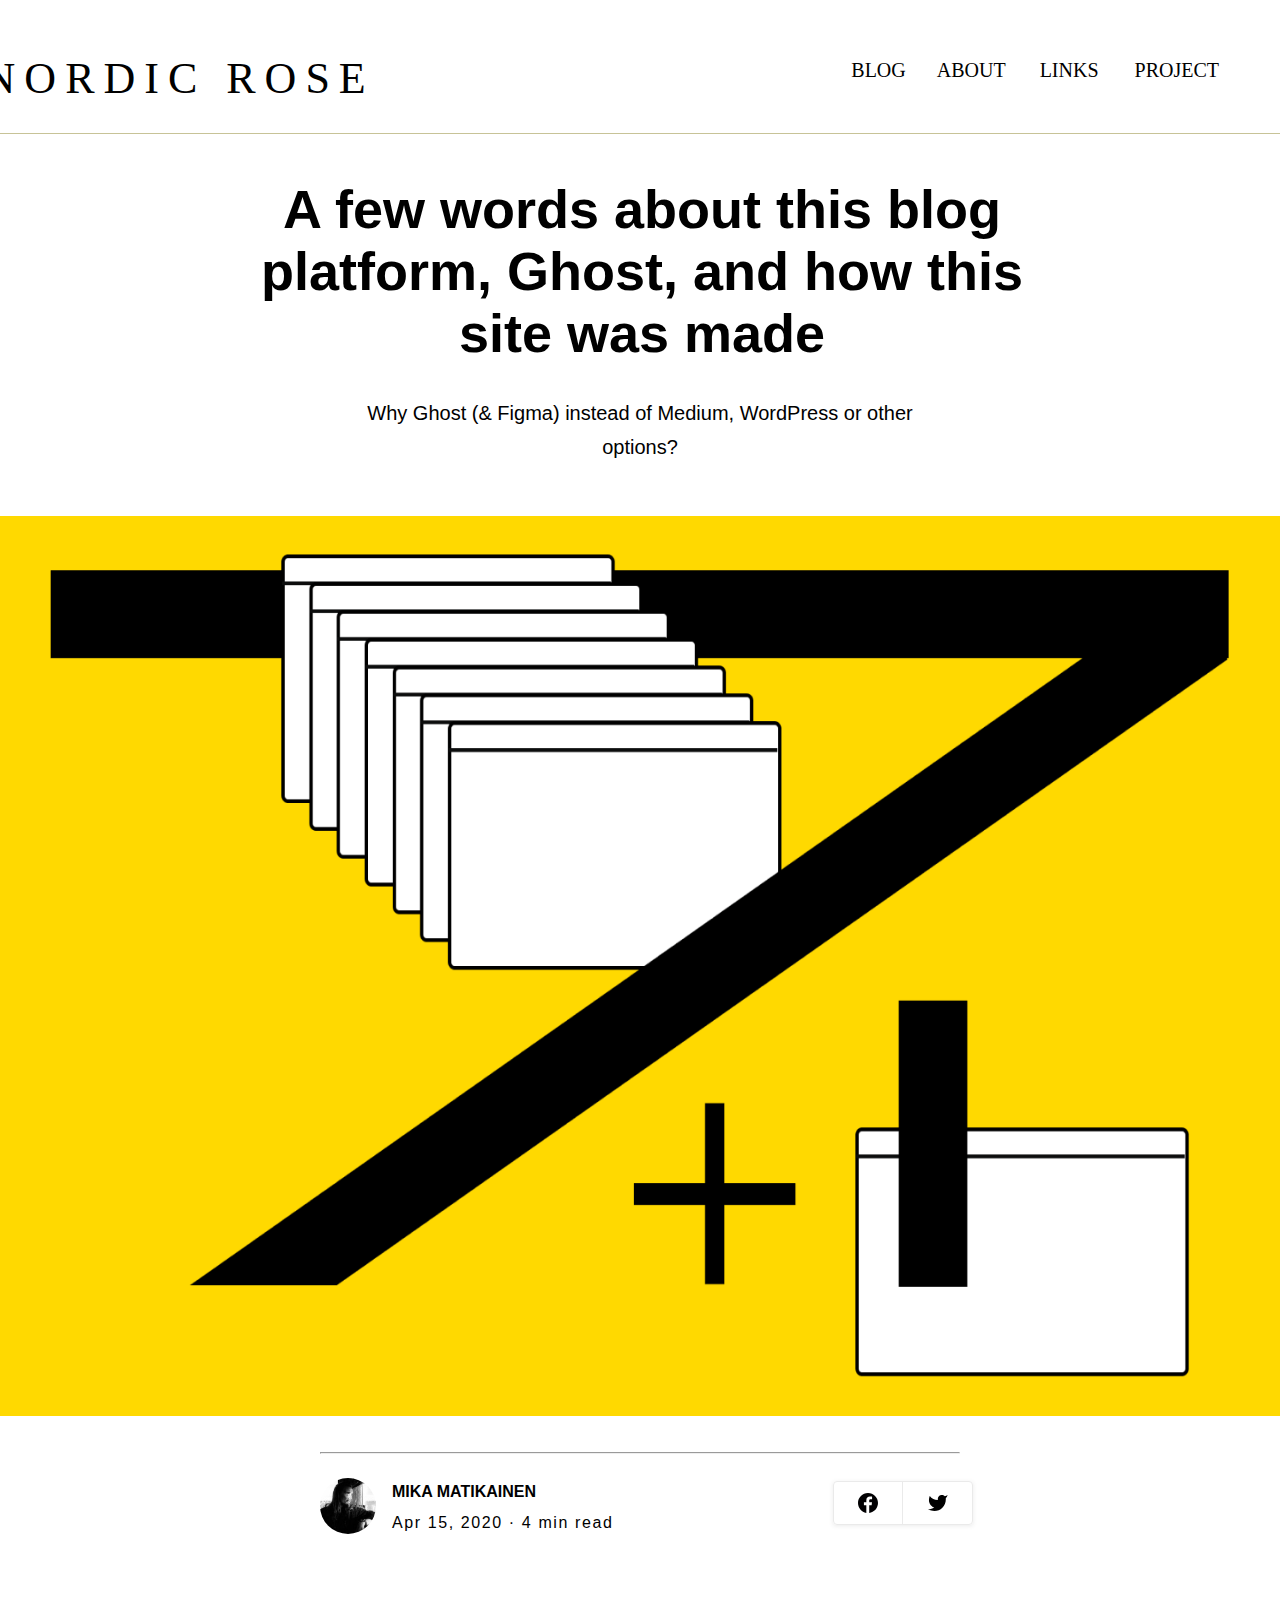
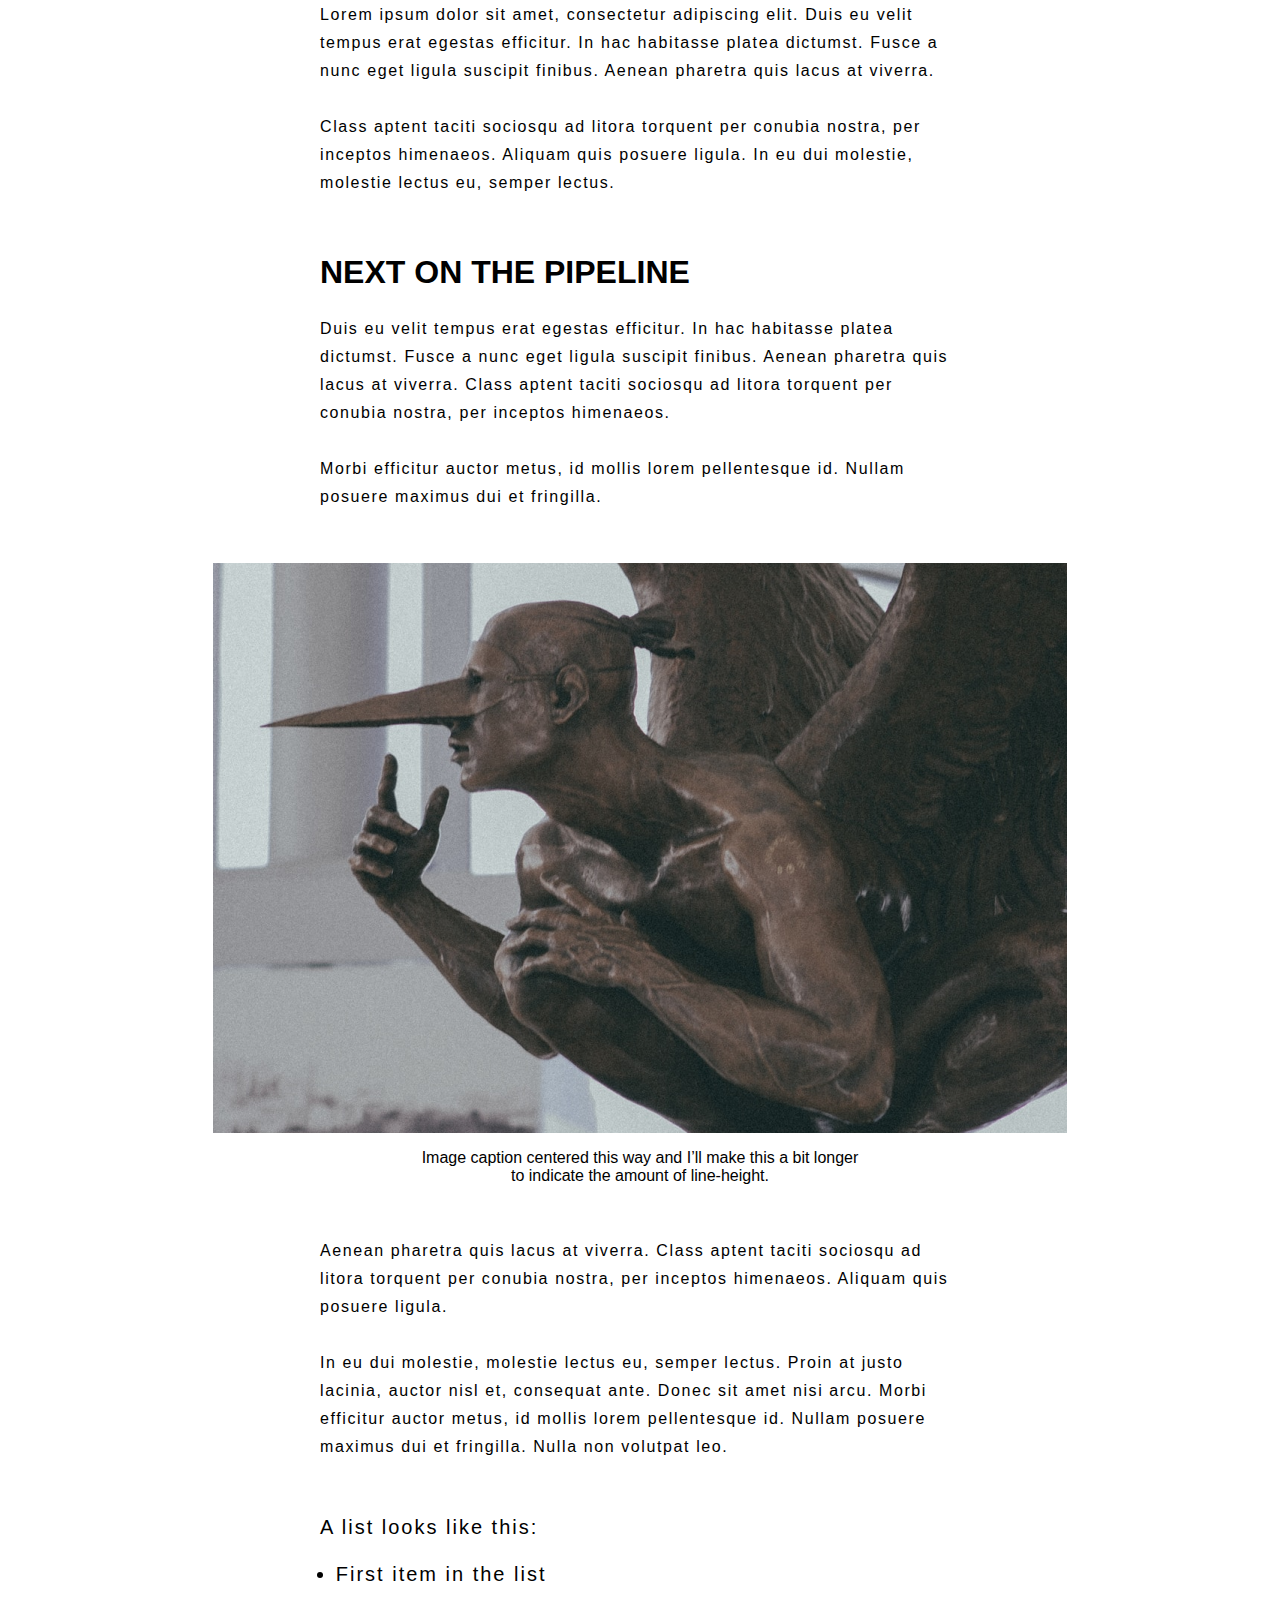
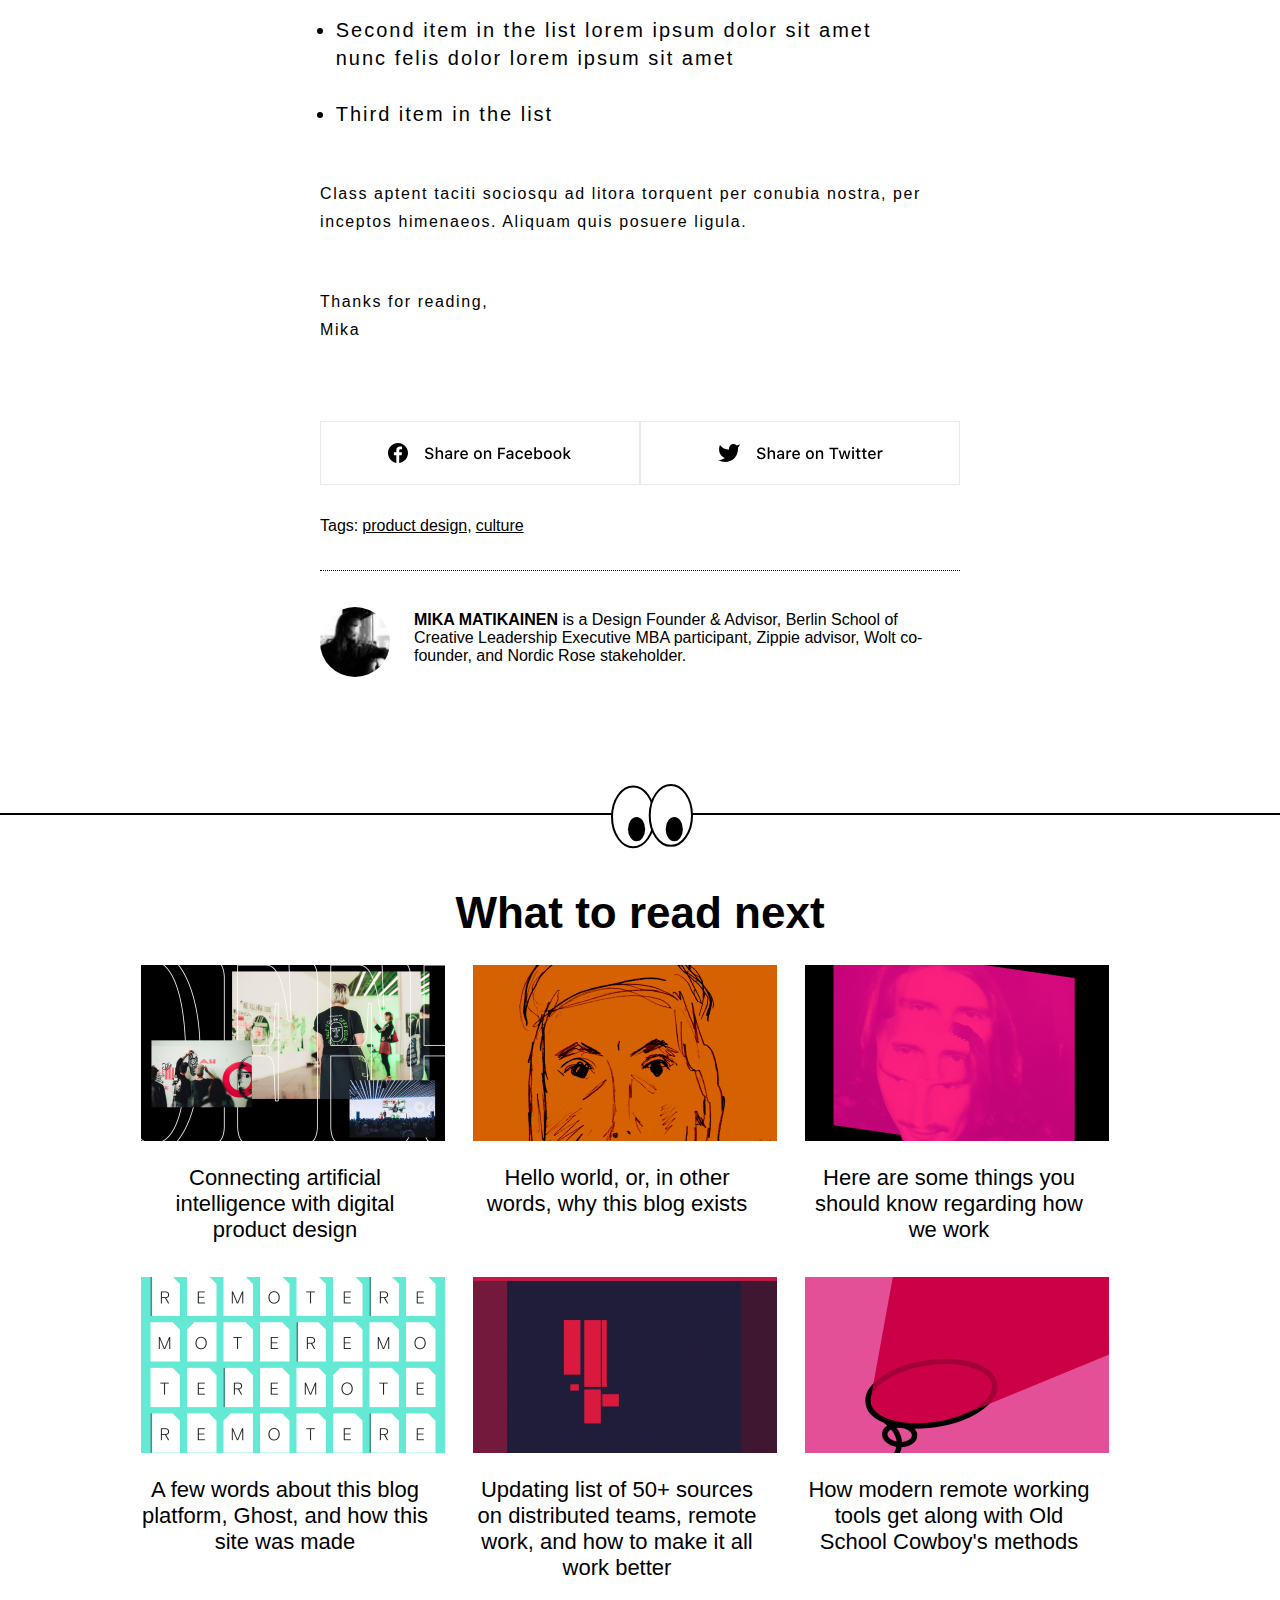
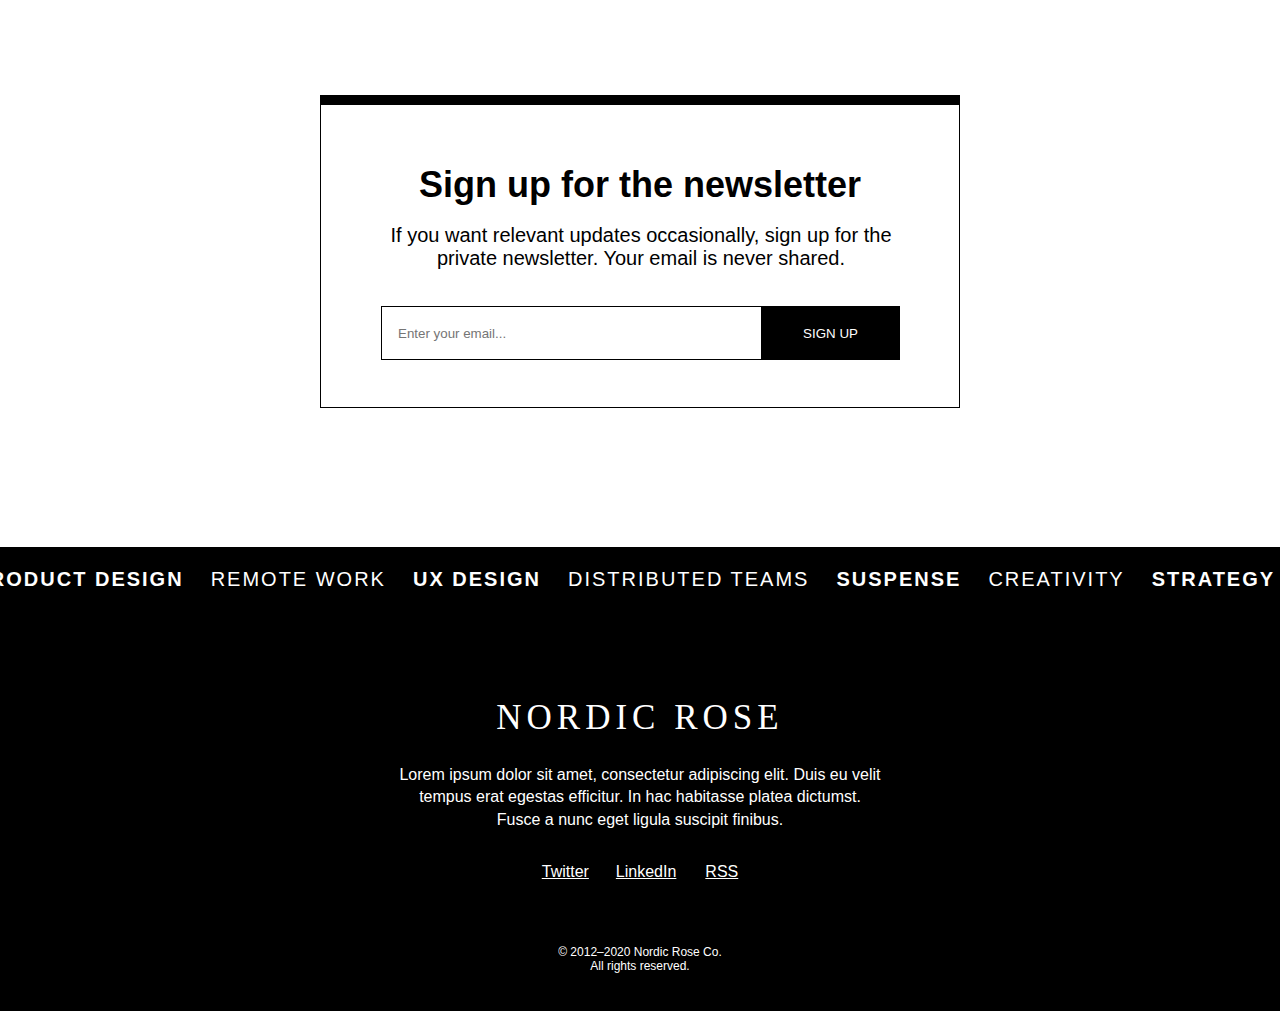
==== commit 3920c49c: "fixed khoang den, cursor" ====
--- a/article.html
+++ b/article.html
@@ -35,6 +35,9 @@
                         
                 </div>
             </div>
+            <div class="header_navigation-line">
+
+            </div>
             <div class="header_intro New-York-Extra-Large center-text">
                 A few words about this blog platform, Ghost, and how this site was made
             </div>
@@ -42,7 +45,7 @@
                 Why Ghost (& Figma) instead of Medium, WordPress or other options?
             </div>
             <div class="header_panel">
-                <img width="1440" height="900" src="./img/panel.png" alt="">
+                <img height="900" src="./img/panel.png" alt="">
             </div>
         </div>
         <div class="flex horizontal_center_flex mt-32">
@@ -138,7 +141,7 @@
                 <div class="content_blog-mobilepara w-335 ml-400 mt-32 New-York-Medium fs-16 fw-400">
                     This lovely web is full of everything which is created I don't know what in mind, considering that sometimes totally bonkers stuff might be highly relevant if it has the right kind of thinking behind it. 
                 </div>
-                <div class="content_blog-header uppercase SF-pro fw-700 fs-32 pt-57 ml-400">
+                <div class="content_blog-header uppercase SF-pro fw-700 pt-57 ml-400">
                     Next on the pipeline
                 </div>
                 <div class="content_blog-mobilepara w-335 ml-400 mt-19 New-York-Medium fs-16 fw-400">
--- a/style/style_article.css
+++ b/style/style_article.css
@@ -47,7 +47,9 @@
 .content_eyeline-line{
     background-color: black;
     height: 2px;
-    width: 1440px;
+    width: 100vw;
+    margin-left: calc((-100vw + 100%) / 2);
+    margin-right: calc((-100vw + 100%) / 2);
 }
 
 .content_eyeline-eye{
@@ -106,7 +108,6 @@
 }
 
 html{
-    background-color: black;
     display: flex;
     justify-content: center;
 }
@@ -118,7 +119,17 @@
 
 .header_navigation{
     height: 134px;
-    border: 1px solid #c7c397
+    border-bottom: 1px solid #c7c397;
+}
+
+.header_navigation-line{
+    padding-top: 133.5px;
+    position: absolute;
+    border-bottom: 1px solid #c7c397;
+    top: 0;
+    left: 0;
+    width: 100vw;
+    z-index: -1;
 }
 
 .header_navigation-logo{
@@ -150,6 +161,7 @@
 .header_navigation-blog:hover, .header_navigation-about:hover,
 .header_navigation-links:hover, .header_navigation-projects:hover{
     border-bottom: 2px solid black;
+    cursor: pointer;
 }
 
 .header_intro{
@@ -177,8 +189,14 @@
 #footer{
     background-color: black;
     margin-top: 139px;
-    width: 1451px;
+    width: 100vw;
     height: 464px;
+    margin-left: calc((-100vw + 100%) / 2);
+    margin-right: calc((-100vw + 100%) / 2);
+}
+
+.footer_group{
+    justify-content: center;
 }
 
 .footer_logo{
@@ -205,6 +223,20 @@
 
 .content_description{
     padding-top: 36px;
+}
+
+.content_blog-header{
+    font-size: 32px;
+}
+
+.header_panel{
+    width: 100vw;
+    margin-left: calc((-100vw + 100%) / 2);
+    margin-right: calc((-100vw + 100%) / 2);
+}
+
+.header_panel img{
+    width: 100vw;
 }
 
 @media (min-width: 992px){
@@ -225,7 +257,8 @@
     .content_blog-paragraph,
     .header_navigation-element,
     .content_social,
-    .content_articles-arts{
+    .content_articles-arts,
+    .header_navigation-line{
         display: none;
     }
     #main{
@@ -241,6 +274,11 @@
         letter-spacing: 3px;
         width: 217px;
     }
+    .header_panel{
+        width: 100vw;
+        margin-left: 0;
+        margin-right: 0;
+    }
     .header_intro{
         margin-left: 20px;
         width: 335px;
@@ -286,6 +324,8 @@
     }
     .content_eyeline-line{
         width: 375px;
+        margin-left: 0;
+        margin-right: 0;
     }
     .content_eyeline-eye{
         top: 55%;
@@ -303,6 +343,8 @@
         height: 305px;
         margin-left: 0;
         border-bottom: 2px solid black;
+        border-left: 0;
+        border-right: 0;
     }
     .content_signup-header{
         padding-top: 42px;
@@ -332,6 +374,11 @@
     }
     #footer{
         margin-top: 52px;
+        margin-left: 0;
+        margin-right: 0;
+    }
+    .content_blog-header{
+        font-size: 26px;
     }
 }
 
--- a/style/style.css
+++ b/style/style.css
@@ -51,7 +51,7 @@
 }
 
 .vertical-line{
-    border-left: thick solid black;
+    border-left: 6px solid black;
 }
 
 .header-paragraph{
